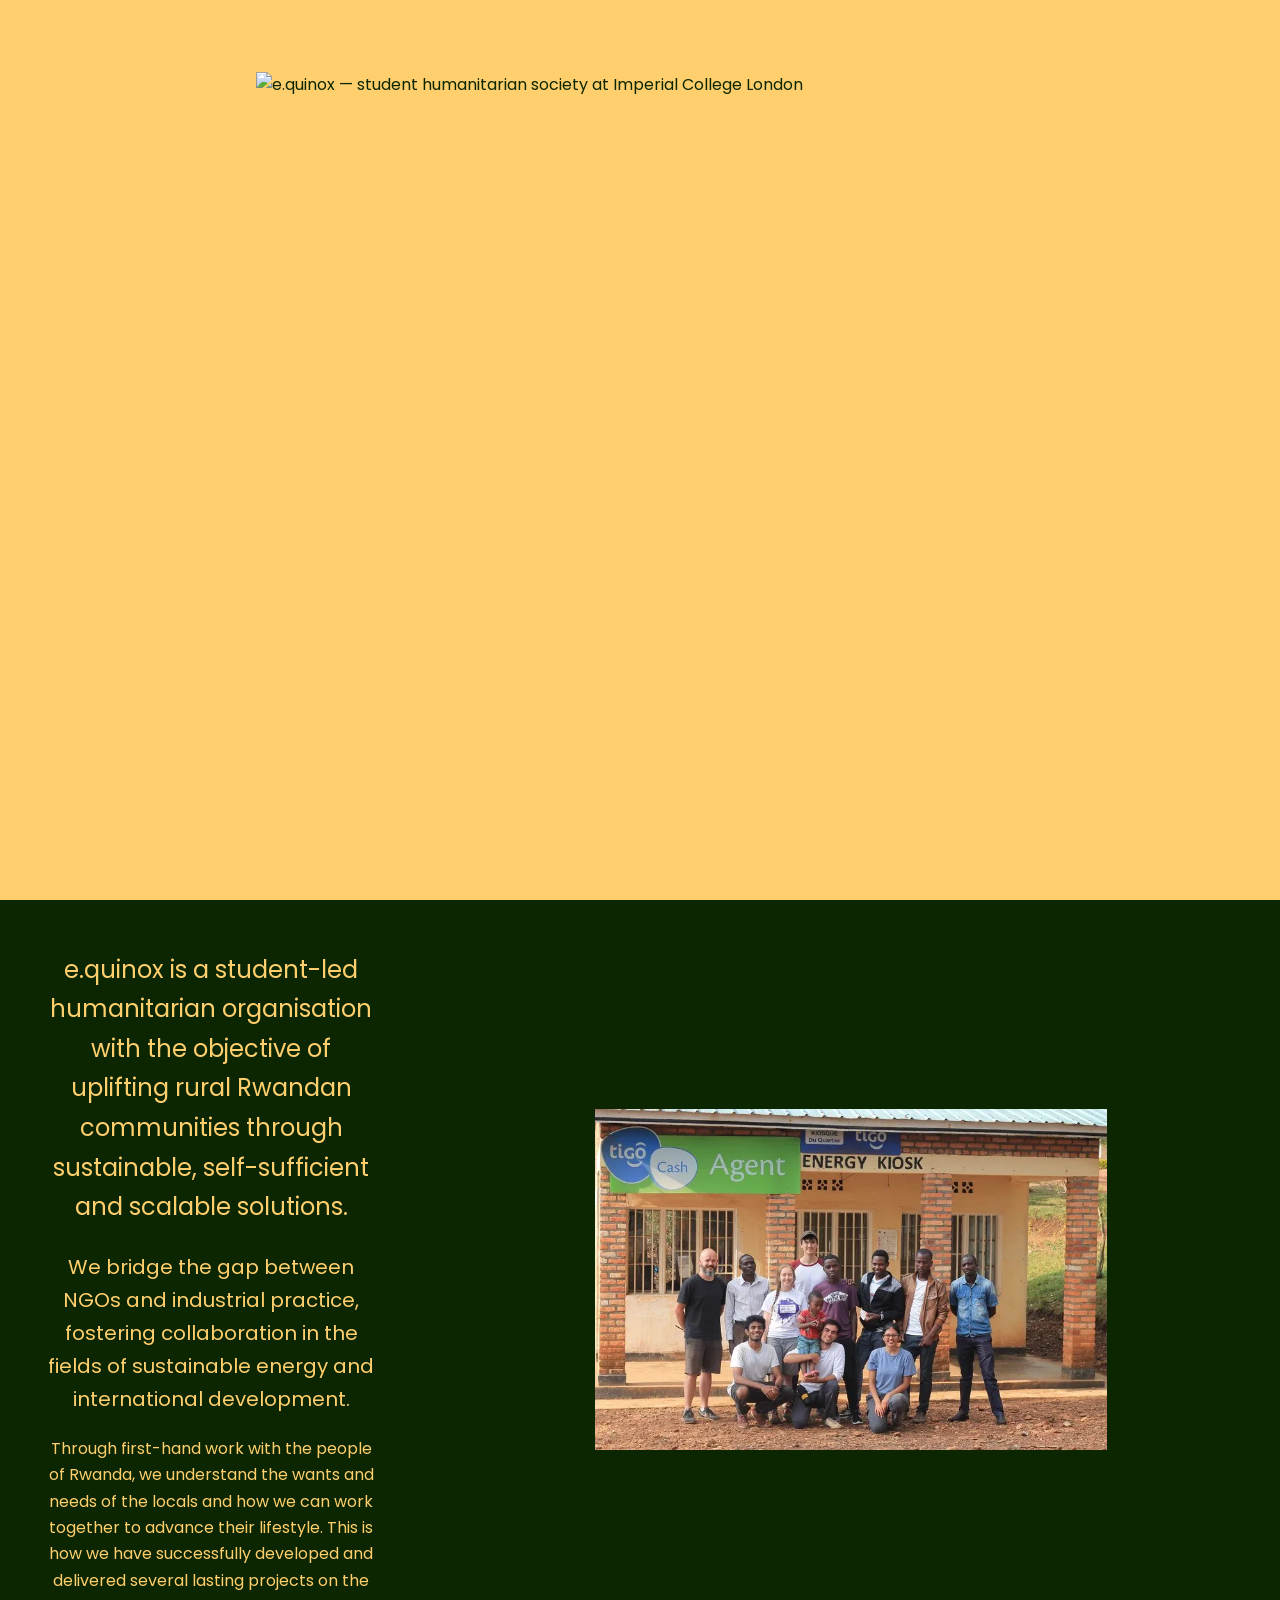
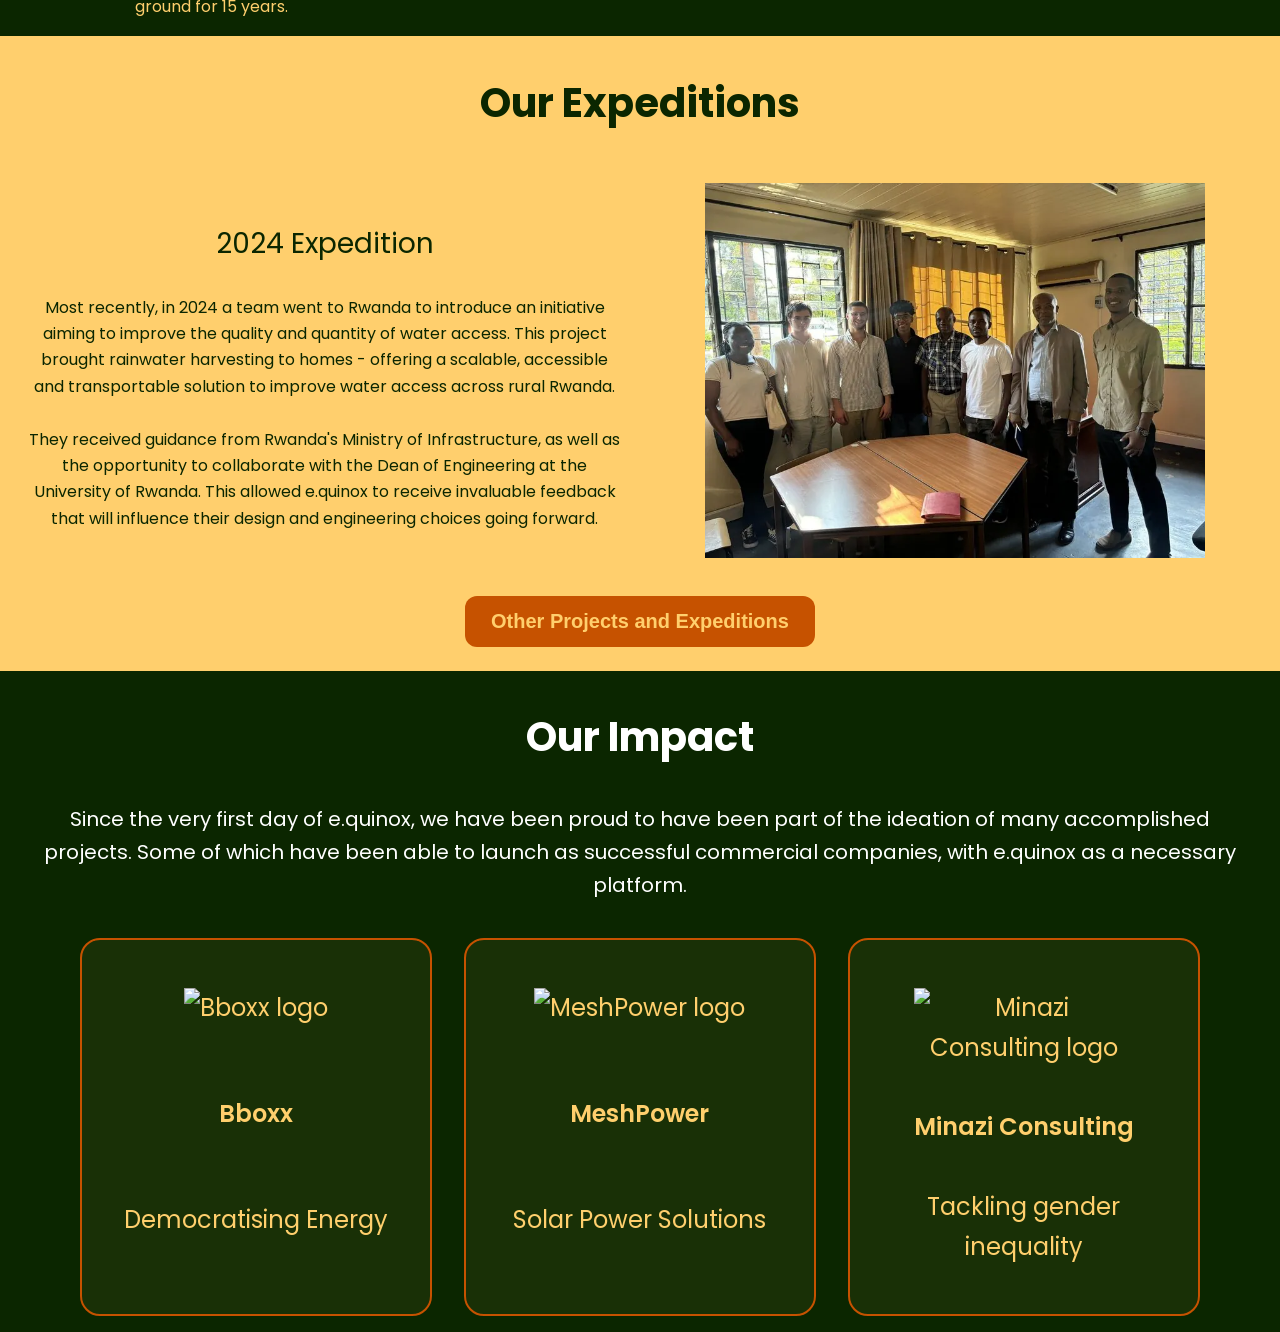
==== index.html @ d004fd7a "Phase 1: Foundation — hygiene, tokens, fonts, images, a11y, filament-warm Code hygiene  - Fix invali" ====
<!DOCTYPE html>
<html lang="en">
    <head>
        <meta charset="UTF-8">
        <meta name="viewport" content="width=device-width, initial-scale=1.0">
        <title>e.quinox</title>
    
        <link rel="apple-touch-icon" sizes="180x180" href="static/favicon_io/apple-touch-icon.png">
        <link rel="icon" type="image/png" sizes="32x32" href="static/favicon_io/favicon-32x32.png">
        <link rel="icon" type="image/png" sizes="16x16" href="static/favicon_io/favicon-16x16.png">
        <link rel="manifest" href="static/favicon_io/site.webmanifest">
    
        <link rel="preconnect" href="https://fonts.googleapis.com">
        <link rel="preconnect" href="https://fonts.gstatic.com" crossorigin>
        <link href="https://fonts.googleapis.com/css2?family=Fraunces:opsz,wght@9..144,300;9..144,400&family=Poppins:wght@300;400;500;600&display=swap" rel="stylesheet">

        <link rel="stylesheet" href="static/auxcss/helper.css">
        <link rel="stylesheet" href="static/auxcss/header.css">
        <link rel="stylesheet" href="static/css/index.css">
        <link rel="stylesheet" href="static/css/about.css">
    </head>

<body class="green yellowbg">
    <header data-include-html="static/auxhtml/header.html"></header>
    <main class="bodyDiv">
        <section class="landingDiv" aria-label="Welcome to e.quinox">
            <img src="/static/images/Logo/Logo Rust.svg" class="logo" alt="e.quinox — student humanitarian society at Imperial College London">
        </section>
        <section class="contentDiv greenbg" data-include-html="/about.html" aria-label="About e.quinox"></section>
    </main>
</body>
<!-- JS Files -->
<script src="static/js/include.js"></script>
<script src="static/js/togglemenu.js"></script>
<script>
    window.addEventListener("load", function() {
        document.querySelector(".landingDiv").classList.add("loaded");
    });
</script>
</html>
---- static/auxcss/helper.css ----
/* ================================================================
   Equinox ICL — Design Tokens
   Single source of truth for colour, type, spacing, radius, motion.
   ================================================================ */

:root {
    /* Palette */
    --green: #0b2600;
    --yellow: #ffcf6d;
    --yellow-hover: #cca64c;
    --rust: #c65200;
    --darkrust: #963200;

    /* Semantic aliases */
    --bg: var(--green);
    --surface: var(--yellow);
    --ink: var(--yellow);
    --ink-dark: var(--green);
    --accent: var(--rust);
    --accent-warm: var(--yellow);

    /* Typography */
    --font-body: 'Poppins', system-ui, -apple-system, sans-serif;
    --font-display: 'Fraunces', Georgia, 'Times New Roman', serif;
    --leading-body: 1.65;
    --leading-display: 1.05;
    --tracking-tight: -0.02em;
    --tracking-eyebrow: 0.12em;

    /* Spacing scale (8pt rhythm) */
    --space-1: 8px;
    --space-2: 16px;
    --space-3: 24px;
    --space-4: 48px;
    --space-5: 96px;

    /* Misc */
    --radius-sm: 8px;
    --radius: 12px;
    --radius-lg: 20px;
    --measure: 62ch;

    /* Motion */
    --ease-warm: cubic-bezier(.2, .7, .2, 1);
    --dur-warm: 240ms;
    --dur-slow: 480ms;
}

/* ================================================================
   Fonts — loaded from Google Fonts in auxhtml/font.html
   Phase 3 self-hosts Poppins & Fraunces in static/fonts/
   ================================================================ */

body {
    font-family: var(--font-body);
    font-optical-sizing: auto;
    font-style: normal;
    background-color: var(--bg);
    color: var(--ink);
    line-height: var(--leading-body);
    -webkit-font-smoothing: antialiased;
    -moz-osx-font-smoothing: grayscale;
    text-rendering: optimizeLegibility;
}

img {
    image-rendering: -webkit-optimize-contrast;
    max-width: 100%;
    height: auto;
}

/* ================================================================
   Utility classes (retained as aliases so existing markup works)
   ================================================================ */

.yellow       { color: var(--yellow); }
.yellowHover:hover { color: var(--yellow-hover); }
.yellowbg     { background-color: var(--yellow); }
.green        { color: var(--green); }
.greenbg      { background-color: var(--green); }
.rust         { color: var(--rust); }
.darkrust     { color: var(--darkrust); }
.rustbg       { background-color: var(--rust); }

.weight400 { font-weight: 400; }
.weight300 { font-weight: 300; }

.font40 { font-size: 40px; }
.font28 { font-size: 28px; }
.font24 { font-size: 24px; }
.font20 { font-size: 20px; }
.font16 { font-size: 16px; }
.font14 { font-size: 14px; }

/* Display type */
.display,
.font-display {
    font-family: var(--font-display);
    font-weight: 300;
    font-variation-settings: 'SOFT' 50, 'opsz' 144;
    letter-spacing: var(--tracking-tight);
    line-height: var(--leading-display);
}

/* Eyebrow labels (e.g. “STUDENT-LED · IMPERIAL CHAPTER”) */
.eyebrow {
    font-family: var(--font-body);
    font-weight: 500;
    font-size: 12px;
    letter-spacing: var(--tracking-eyebrow);
    text-transform: uppercase;
    color: var(--rust);
}

/* Spinoff project name — used in about.html’s impact cards */
.projectName {
    font-weight: 600;
    color: var(--yellow);
    margin: var(--space-1) 0;
}

/* ================================================================
   Accessibility non-negotiables
   ================================================================ */

:focus-visible {
    outline: 3px solid var(--rust);
    outline-offset: 2px;
    border-radius: var(--radius-sm);
}

a {
    color: inherit;
    text-decoration: none;
}
a:hover { color: var(--yellow); }

/* Minimum 44×44 touch target on nav links — set on the actual selector in header.css */

/* ================================================================
   Filament-warm micro-interactions — single vocabulary reused across
   nav, buttons, project cards, and form inputs.
   ================================================================ */

.warm {
    transition:
        color var(--dur-warm) var(--ease-warm),
        background-color var(--dur-warm) var(--ease-warm),
        border-color var(--dur-warm) var(--ease-warm),
        box-shadow var(--dur-warm) var(--ease-warm),
        text-shadow var(--dur-warm) var(--ease-warm),
        transform var(--dur-warm) var(--ease-warm),
        filter var(--dur-warm) var(--ease-warm);
}

/* Reduce motion: strip all transitions + animations wholesale */
@media (prefers-reduced-motion: reduce) {
    *,
    *::before,
    *::after {
        animation-duration: 0.001ms !important;
        animation-iteration-count: 1 !important;
        transition-duration: 0.001ms !important;
        scroll-behavior: auto !important;
    }
}
---- static/auxcss/header.css ----
/* ================================================================
   Header + navigation — filament-warm micro-interactions
   ================================================================ */

.header {
    position: relative;
    display: flex;
    flex-direction: column;
    align-items: flex-end;
    padding: 12px 30px;
    z-index: 3;
    width: 100%;
    box-sizing: border-box;
    height: fit-content;
}

.header .nav-buttons {
    display: flex;
    gap: var(--space-1);
    flex-wrap: wrap;
    justify-content: flex-end;
}

.header .nav-buttons a {
    padding: 10px 16px;                  /* min 44×44 touch target */
    min-height: 44px;
    display: inline-flex;
    align-items: center;
    text-decoration: none;
    background: none;
    position: relative;
    border-radius: var(--radius-sm);
    color: var(--rust);
    transition:
        color var(--dur-warm) var(--ease-warm),
        text-shadow var(--dur-warm) var(--ease-warm),
        background-color var(--dur-warm) var(--ease-warm);
}

/* Filament warm-up on hover + keyboard focus */
.header .nav-buttons a:hover,
.header .nav-buttons a:focus-visible {
    color: var(--yellow);
    text-shadow: 0 0 12px rgba(255, 207, 109, 0.55);
}

/* Active page indicator (set by togglemenu.js) */
.header .nav-buttons a[aria-current="page"] {
    color: var(--yellow);
}
.header .nav-buttons a[aria-current="page"]::after {
    content: "";
    position: absolute;
    left: 16px;
    right: 16px;
    bottom: 4px;
    height: 2px;
    background: linear-gradient(90deg, var(--rust), var(--yellow));
    border-radius: 2px;
}

/* One-time slide-in on load */
.header .nav-buttons a {
    transform: translateX(100%);
    opacity: 0;
    animation: slideIn 0.5s var(--ease-warm) forwards;
}
.header .nav-buttons a:nth-child(1) { animation-delay: 0.1s; }
.header .nav-buttons a:nth-child(2) { animation-delay: 0.2s; }
.header .nav-buttons a:nth-child(3) { animation-delay: 0.3s; }
.header .nav-buttons a:nth-child(4) { animation-delay: 0.4s; }

@keyframes slideIn {
    to { opacity: 1; transform: translateX(0); }
}

/* Reduce motion: no slide-in */
@media (prefers-reduced-motion: reduce) {
    .header .nav-buttons a {
        animation: none;
        transform: none;
        opacity: 1;
    }
}

.bar {
    height: 3px;
    width: 100%;
    border-radius: 5px;
    background: linear-gradient(90deg, var(--rust), var(--yellow));
}

/* Hide scrollbars on all elements */
* {
    scrollbar-width: none;           /* Firefox */
    -ms-overflow-style: none;        /* Internet Explorer 10+ */
}
*::-webkit-scrollbar { display: none; }
---- static/css/index.css ----
:root {
    --headerHeight: 20px;
}

body {
    font-family: "Poppins", sans-serif;
    padding: 0;
    margin: 0;
}

.bodyDiv {
    width: 100vw;
    display: grid;
    grid-template-rows: 100% 50%;
    height: 100vh;
}

.landingDiv {
    width: 100vw;
    height: calc(100vh - var(--headerHeight));
}

.landingDiv.loaded {
    background-image: url("/static/images/landing.jpg");
    background-attachment: fixed;
    background-size: 100% 140%;
    background-position: 0% 80%;
    background-size: cover;
    transition: background-image 0.5s ease-in-out; /* Smooth transition */
}

.logo{
    display: block;
    margin: 0 auto;
    width: 60%;
    padding-top: 8vh;
    z-index: 1;
}
.contentDiv{
    z-index:2;
}

hr.solid {
    border-top: 5px dashed #bbb;
  }
---- static/css/about.css ----
.topContainer {
    display: grid;
    justify-content: center;
    height: fit-content; 
    padding-top: 2%;
    align-items: center;
}

.about-image {
    height: auto;
    width: 80%;
    display: block;
    margin: 0 auto;
}

.image {
    height: auto;
    vertical-align: middle;
    display: flex;
    justify-content: center;
    align-items: center;
    margin-bottom: 2%;
}

.description {
    vertical-align: middle;
    text-align: center;
    width: 80%;
    margin-left: 50%;
    transform: translateX(-50%);
    padding: 5%;
    padding-top: 0;
    padding-bottom: 0;
}

.projectContainer {
    display: grid;
    grid-template-columns: 50% 50%;
    padding: 5%;
    padding-top: 0;
    padding-bottom: 0;
}

.expeditionsContainer {
    display: grid;
    grid-template-rows: auto auto;
    padding-left: 2%;
    padding-right: 2%;
    width: 96%;
    height: auto;
}

.expeditions {
    text-align: center;
}

.expedition {
    display: grid;
    grid-template-columns: minmax(0, 1fr); /* default: 1 column (stacked) */
    gap: 2rem;
    align-items: start;
    max-width: 100%;
    text-align: center;
}

.expeditionImg {
    width: 100%;
    max-width: 500px;
    margin: 0 auto;
    height: auto;
    object-fit: contain;
    display: block;
}

/* On larger screens, switch to 2 columns */
@media (min-width: 768px) {
  .expedition {
    grid-template-columns: minmax(0, 1fr) minmax(0, 1fr);
    align-items: center; /* optional: vertically align image + text */
  }
}

.expeditionButton {
    margin: var(--space-3) auto;
    display: block;
    padding: 14px 26px;
    border-radius: var(--radius);
    font-weight: 600;
    text-decoration: none;
    border: 0;
    background-color: var(--rust);
    color: var(--yellow);
    cursor: pointer;
    transition:
        background-color var(--dur-warm) var(--ease-warm),
        box-shadow var(--dur-warm) var(--ease-warm),
        transform var(--dur-warm) var(--ease-warm);
}

.expeditionButton:hover,
.expeditionButton:focus-visible {
    background-color: var(--yellow);
    color: var(--green);
    box-shadow:
        0 0 0 1px var(--yellow) inset,
        0 8px 32px -8px rgba(255, 207, 109, 0.6);
    transform: translateY(-2px);
}

.impact {
    text-align: center;
}

.impactDesc {
    text-align: center;
}

.impactContainer {
    color: white;
    display: grid;
    grid-template-rows: auto auto auto;
    padding-left: 2%;
    padding-right: 2%;
    width: 96%;
    height: auto;
}

.projectsContainer {
    display: flex;
    flex-direction: row;
    justify-content: center;
}

.project {
    flex: 1;
    margin: var(--space-2);
    padding: var(--space-3);
    background-color: rgba(255, 207, 109, 0.06);
    border: 2px solid var(--rust);
    border-radius: var(--radius-lg);
    text-align: center;
    display: grid;
    grid-template-rows: auto auto auto;
    gap: var(--space-1);
    font-size: 24px;
    max-width: 300px;
    transition:
        border-color var(--dur-warm) var(--ease-warm),
        box-shadow var(--dur-warm) var(--ease-warm),
        transform var(--dur-warm) var(--ease-warm),
        background-color var(--dur-warm) var(--ease-warm);
}

.project:hover,
.project:focus-within {
    border-color: var(--yellow);
    background-color: rgba(255, 207, 109, 0.10);
    box-shadow: 0 20px 60px -20px rgba(150, 50, 0, 0.45);
    transform: translateY(-4px);
}

.projectImg {
    width: 80%;
    height: 100%;
    position: relative;
    object-fit: contain;
}

.content {
    font-size: 14px;
    height: fit-content;
}

@media screen and (min-aspect-ratio: 12/9) {
    .topContainer {
        display: grid;
        grid-template-columns: 33% 67%;
    }
}

@media screen and (max-aspect-ratio: 12/9){
    .topContainer {
        display: grid;
        grid-template-rows: auto auto;
    }
}

@media (max-width: 768px) {

    .topPara, .bottomPara {
        font-size: 16px;
    }

    .expeditions {
        font-size: 18px;
    }

    .expeditionsDesc {
        font-size: 16px;
    }

    .expeditionTitle {
        font-size: 18px;
    }

    .expeditionDesc {
        font-size: 14px;
    }

    .impact {
        font-size: 20px;
    }
    .impactDesc {
        font-size: 16px;
    }

    .project {
        font-size: 20px;
    }

    .projectDesc {
        font-size: 12px;
    }
}
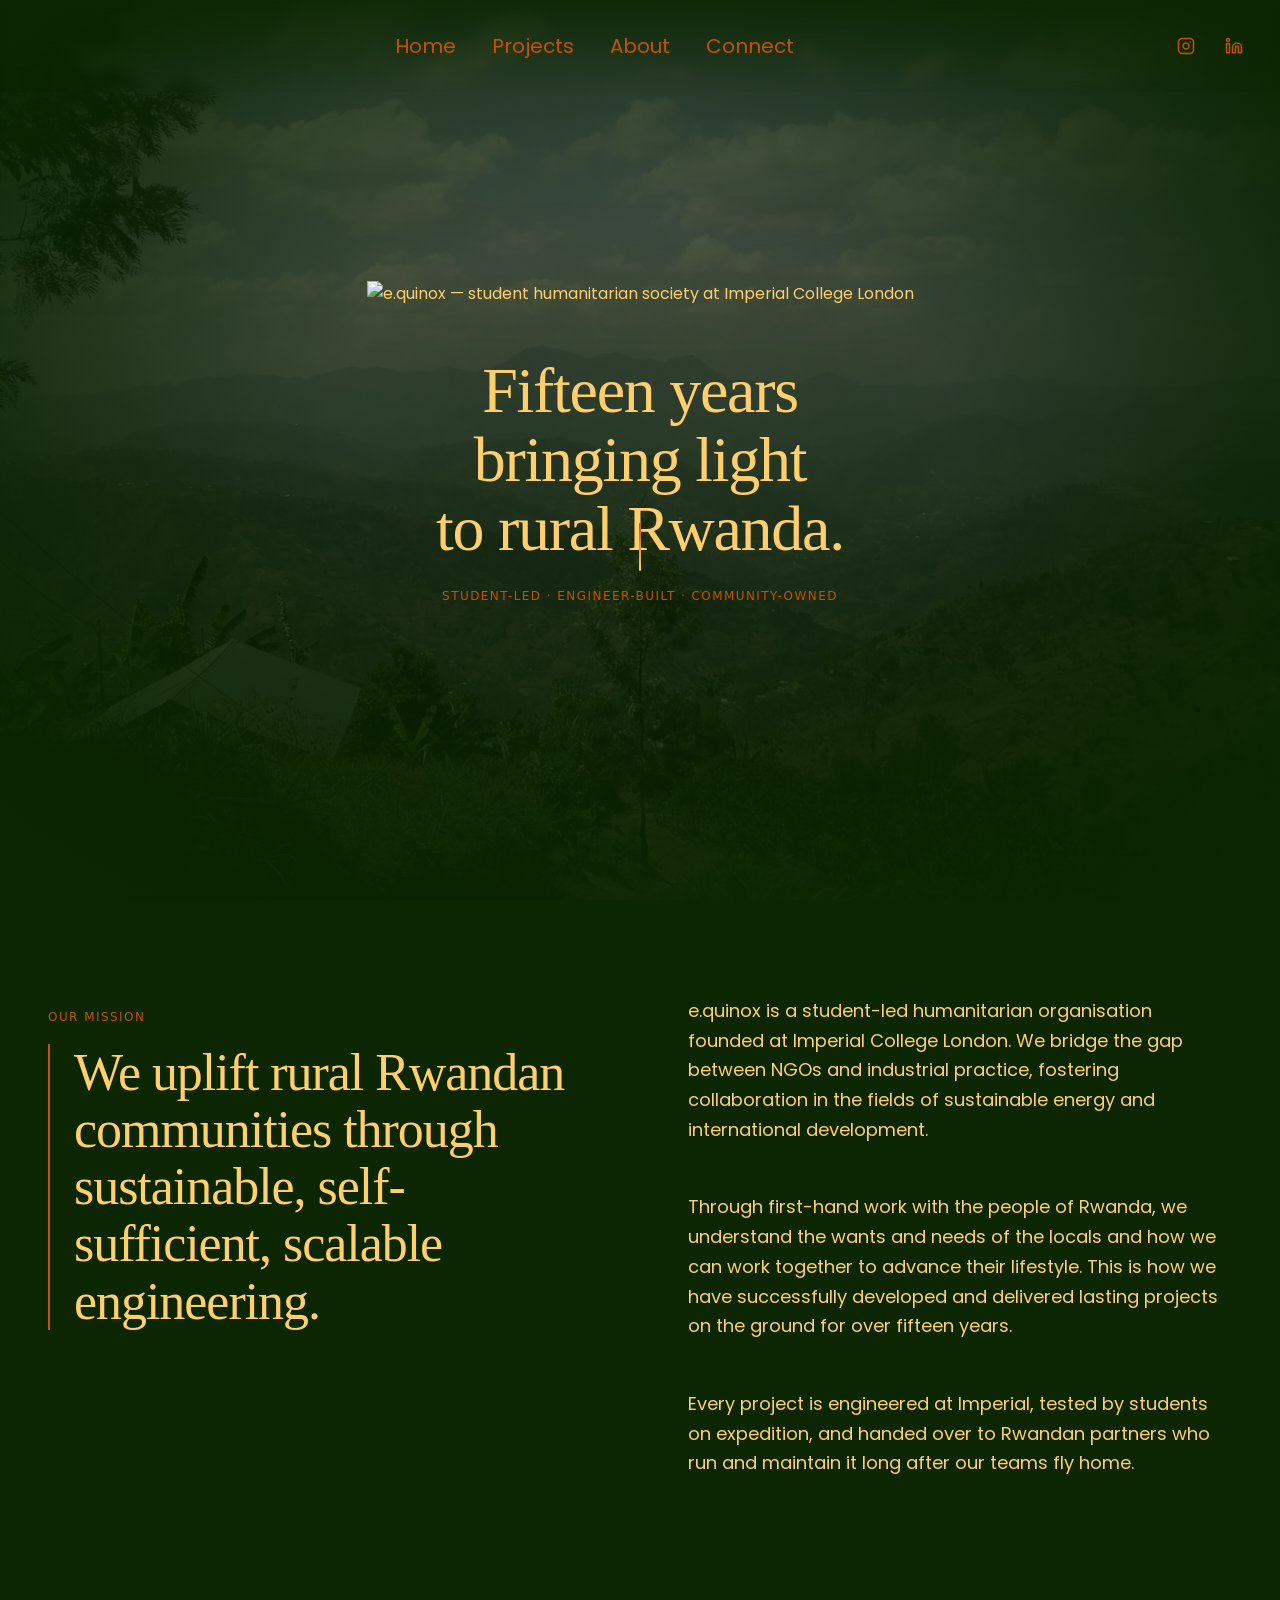
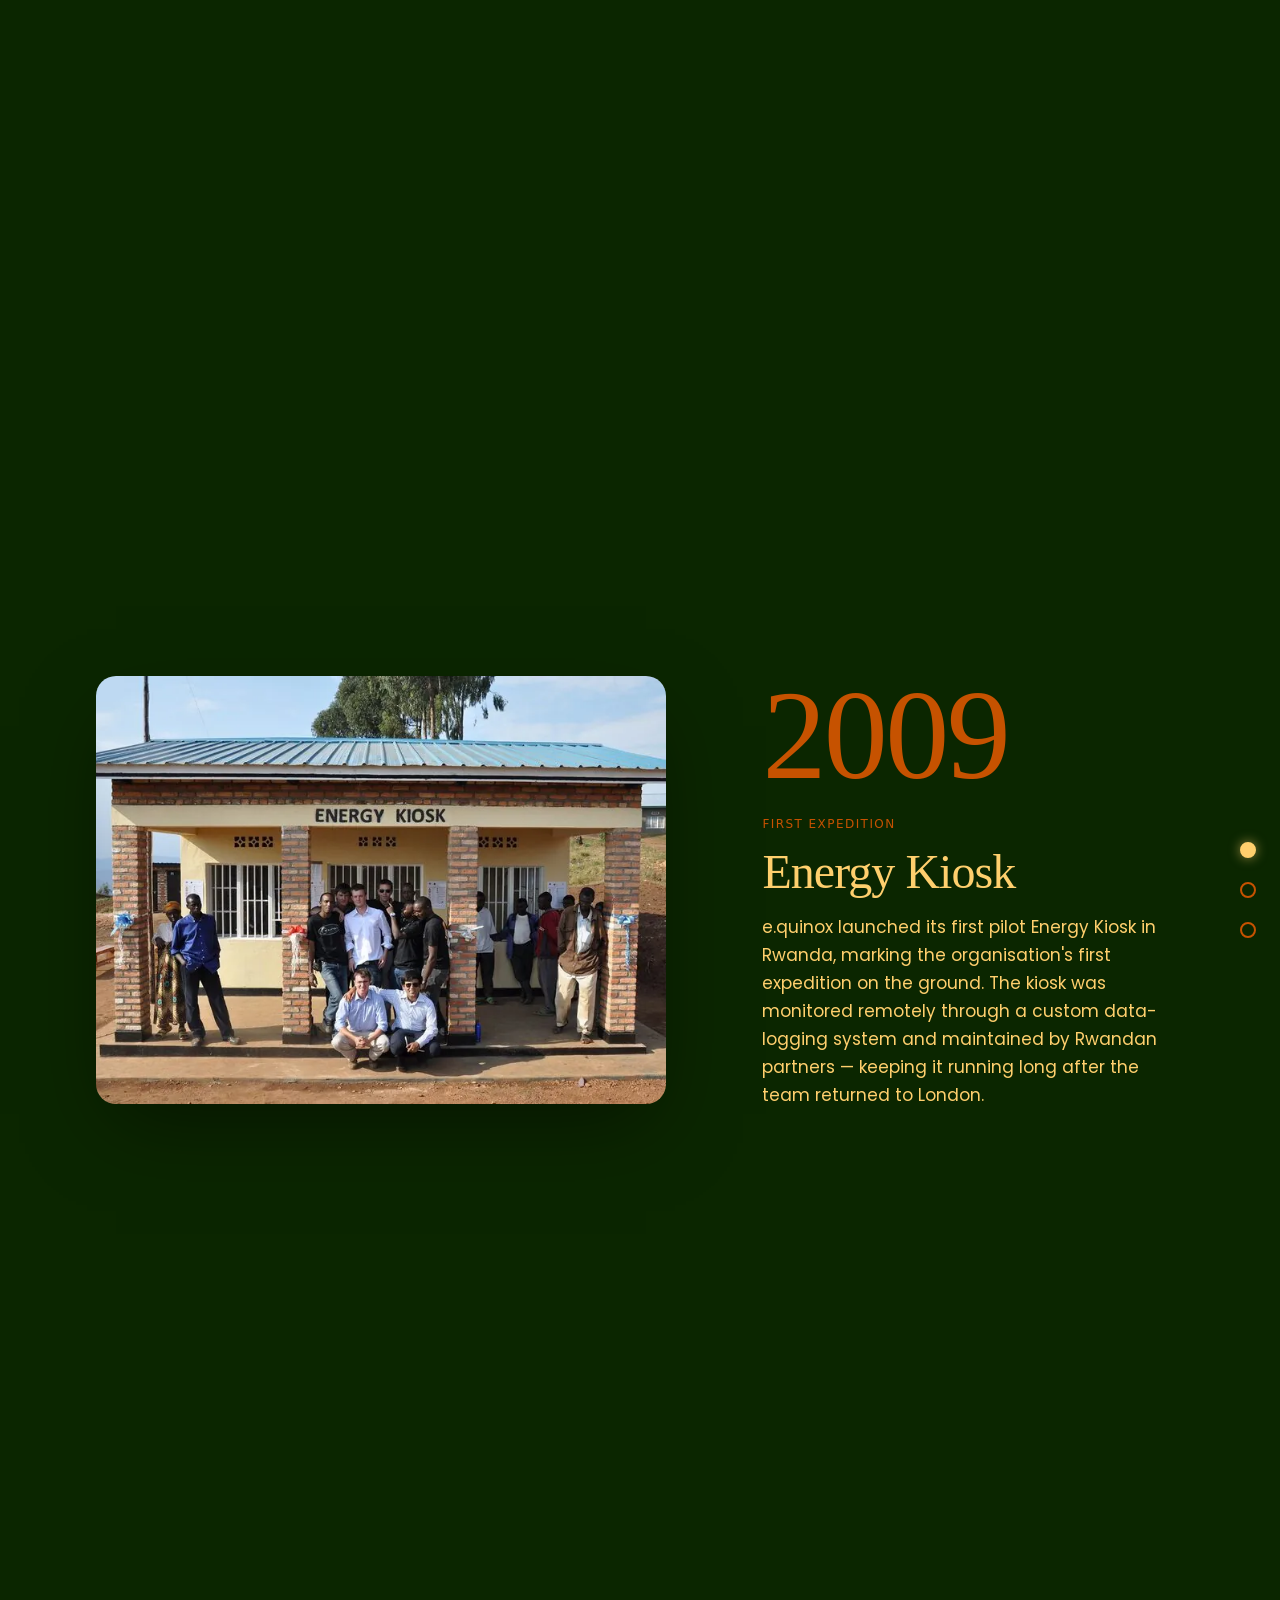
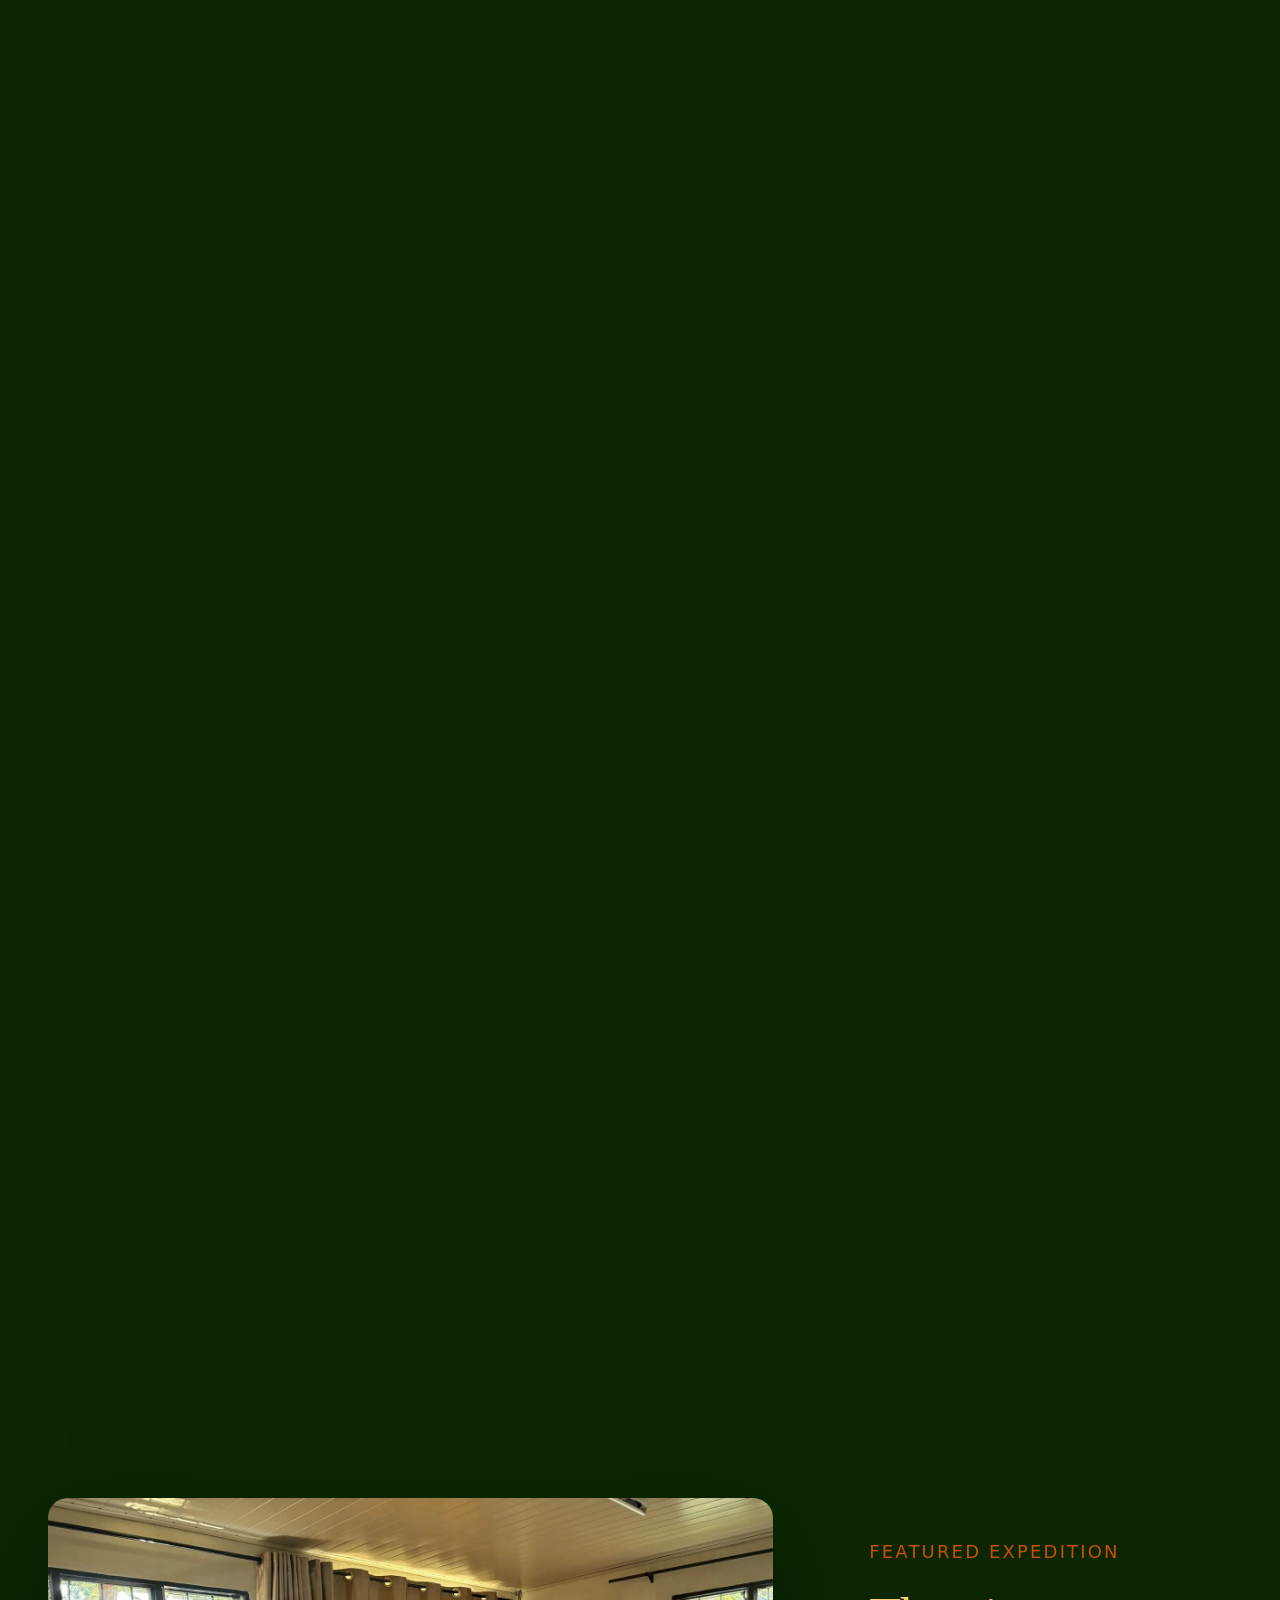
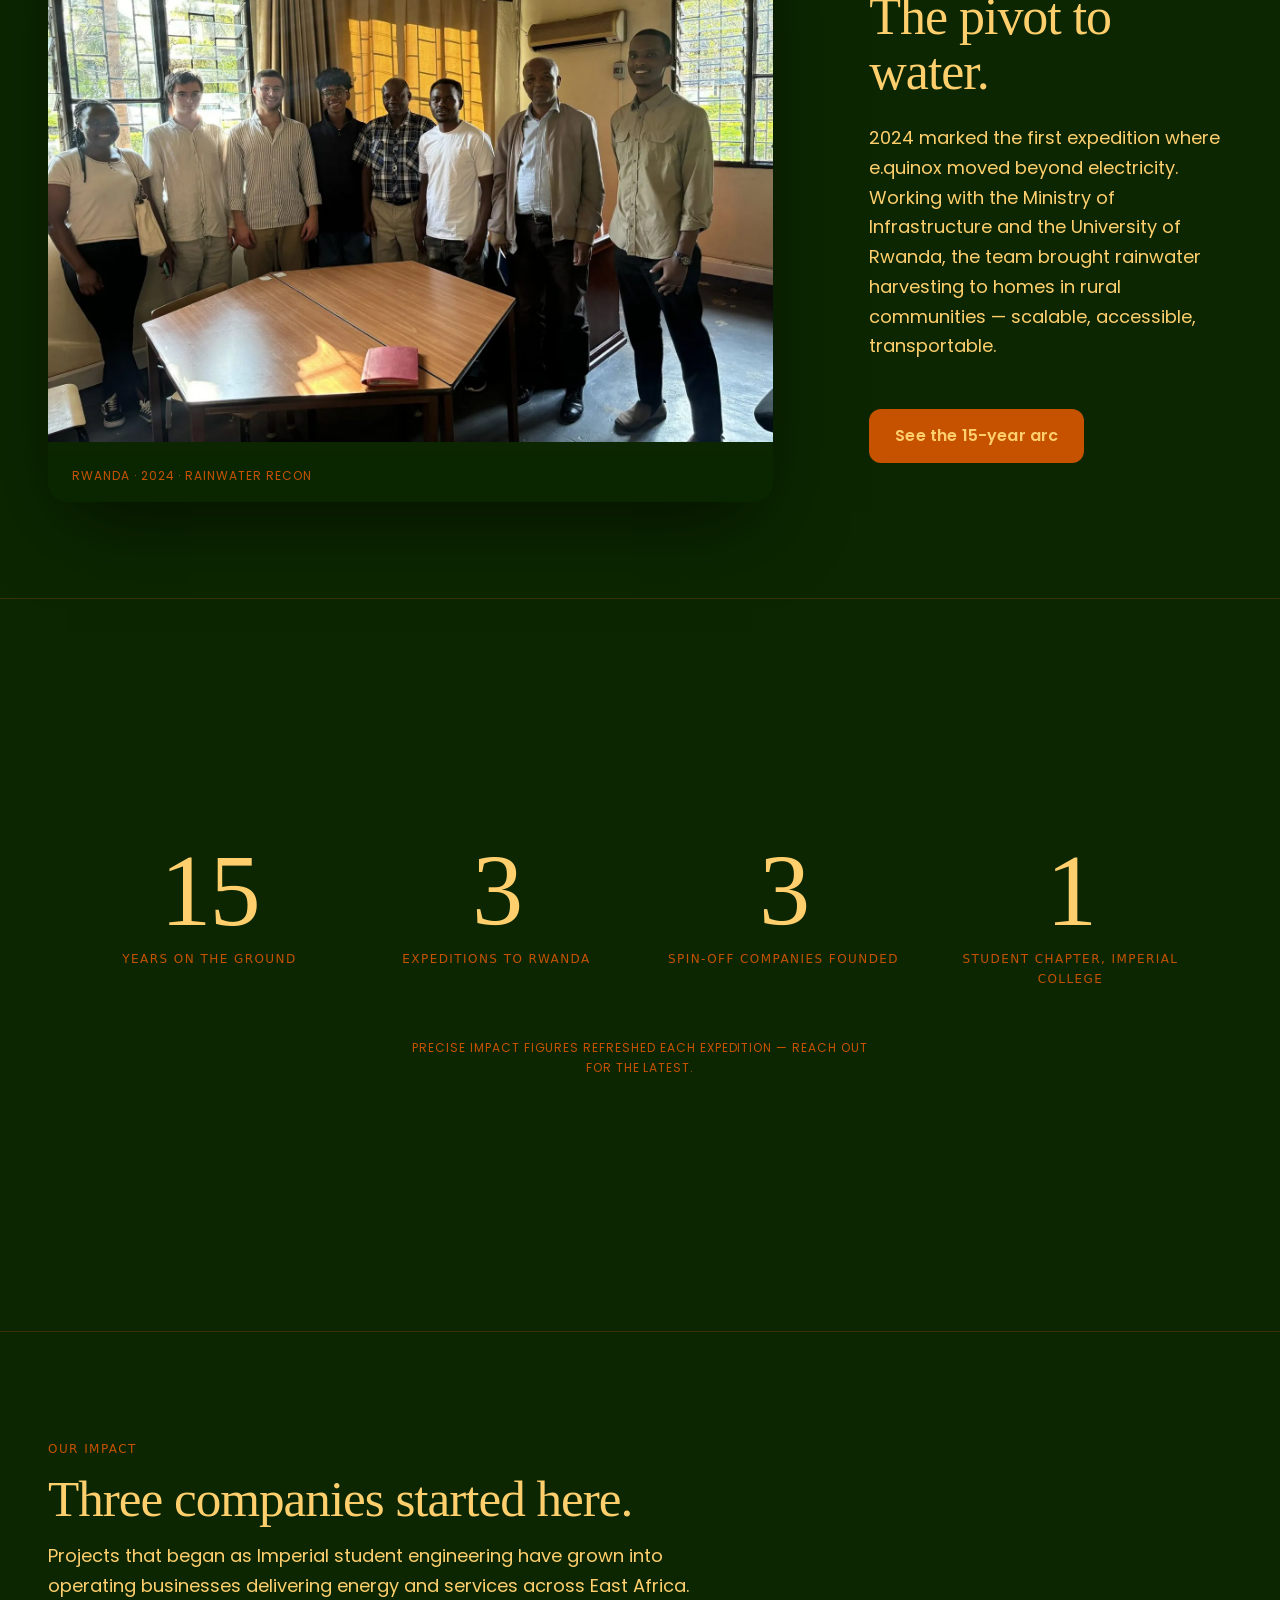
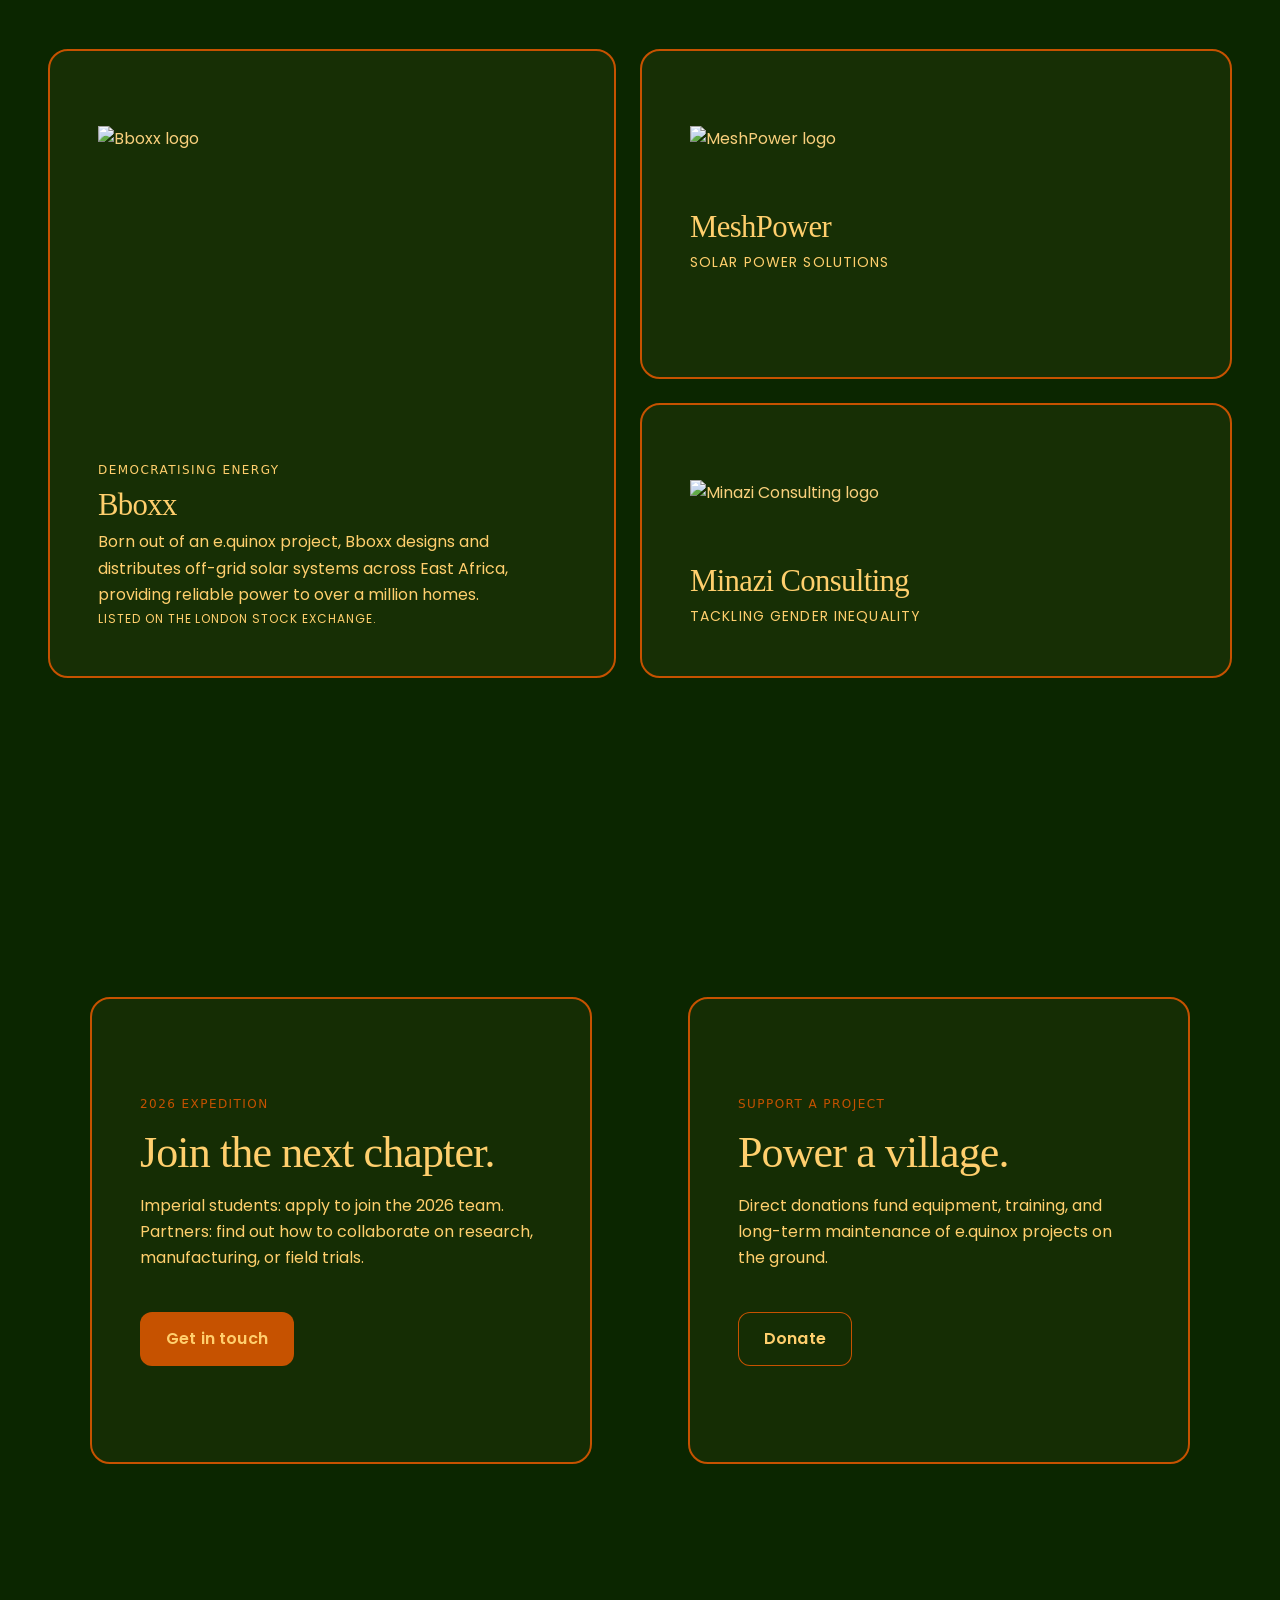
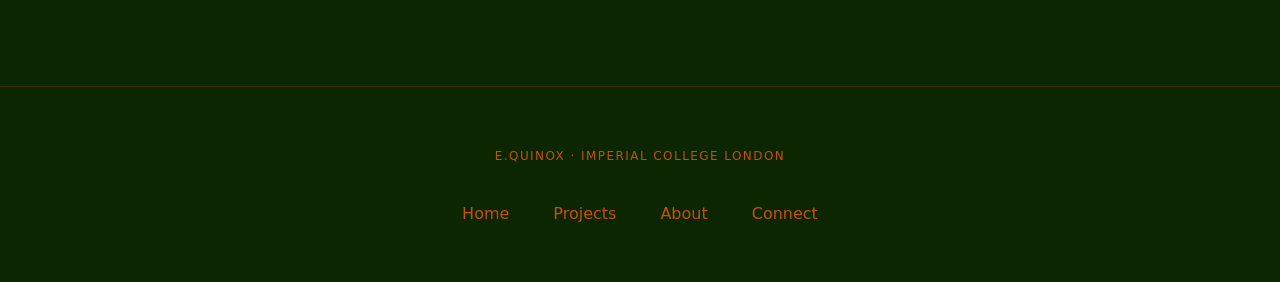
==== commit d7034ed8: "Phase 2: Hero + long-scroll layouts across all four pages index.html — new long-scroll homepage  - H" ====
--- a/index.html
+++ b/index.html
@@ -1,40 +1,322 @@
 <!DOCTYPE html>
 <html lang="en">
-    <head>
-        <meta charset="UTF-8">
-        <meta name="viewport" content="width=device-width, initial-scale=1.0">
-        <title>e.quinox</title>
-    
-        <link rel="apple-touch-icon" sizes="180x180" href="static/favicon_io/apple-touch-icon.png">
-        <link rel="icon" type="image/png" sizes="32x32" href="static/favicon_io/favicon-32x32.png">
-        <link rel="icon" type="image/png" sizes="16x16" href="static/favicon_io/favicon-16x16.png">
-        <link rel="manifest" href="static/favicon_io/site.webmanifest">
-    
-        <link rel="preconnect" href="https://fonts.googleapis.com">
-        <link rel="preconnect" href="https://fonts.gstatic.com" crossorigin>
-        <link href="https://fonts.googleapis.com/css2?family=Fraunces:opsz,wght@9..144,300;9..144,400&family=Poppins:wght@300;400;500;600&display=swap" rel="stylesheet">
-
-        <link rel="stylesheet" href="static/auxcss/helper.css">
-        <link rel="stylesheet" href="static/auxcss/header.css">
-        <link rel="stylesheet" href="static/css/index.css">
-        <link rel="stylesheet" href="static/css/about.css">
-    </head>
-
-<body class="green yellowbg">
+<head>
+    <meta charset="UTF-8">
+    <meta name="viewport" content="width=device-width, initial-scale=1.0">
+    <title>e.quinox — fifteen years bringing light to rural Rwanda</title>
+    <meta name="description" content="e.quinox is a student-led humanitarian society at Imperial College London. Since 2009 we have delivered electricity, portable power, and water-access projects to rural Rwandan communities.">
+
+    <!-- Fonts -->
+    <link rel="preconnect" href="https://fonts.googleapis.com">
+    <link rel="preconnect" href="https://fonts.gstatic.com" crossorigin>
+    <link href="https://fonts.googleapis.com/css2?family=Fraunces:opsz,wght@9..144,300;9..144,400&family=Poppins:wght@300;400;500;600&display=swap" rel="stylesheet">
+
+    <!-- Preload LCP hero image -->
+    <link rel="preload" as="image" href="static/images/landing-1600w.webp" type="image/webp" fetchpriority="high">
+
+    <!-- CSS -->
+    <link rel="stylesheet" href="static/auxcss/helper.css">
+    <link rel="stylesheet" href="static/auxcss/header.css">
+    <link rel="stylesheet" href="static/css/index.css">
+
+    <!-- Icons -->
+    <link rel="apple-touch-icon" sizes="180x180" href="static/favicon_io/apple-touch-icon.png">
+    <link rel="icon" type="image/png" sizes="32x32" href="static/favicon_io/favicon-32x32.png">
+    <link rel="icon" type="image/png" sizes="16x16" href="static/favicon_io/favicon-16x16.png">
+    <link rel="manifest" href="static/favicon_io/site.webmanifest">
+</head>
+
+<body class="greenbg">
     <header data-include-html="static/auxhtml/header.html"></header>
-    <main class="bodyDiv">
-        <section class="landingDiv" aria-label="Welcome to e.quinox">
-            <img src="/static/images/Logo/Logo Rust.svg" class="logo" alt="e.quinox — student humanitarian society at Imperial College London">
-        </section>
-        <section class="contentDiv greenbg" data-include-html="/about.html" aria-label="About e.quinox"></section>
+
+    <!-- SVG wire thread — drawn by Phase 3 -->
+    <svg class="wire" viewBox="0 0 100 1000" preserveAspectRatio="none" aria-hidden="true">
+        <path d="M50 0 C20 200, 80 400, 50 600 S20 900, 50 1000"
+              stroke="var(--yellow)" stroke-width="2" fill="none" stroke-linecap="round"
+              vector-effect="non-scaling-stroke" pathLength="1" />
+    </svg>
+
+    <main>
+        <!-- A · HERO -->
+        <section class="hero" id="top">
+            <picture class="hero__bg">
+                <source type="image/webp" media="(max-width: 800px)"
+                        srcset="static/images/landing-800w.webp">
+                <source type="image/webp" media="(max-width: 1600px)"
+                        srcset="static/images/landing-1600w.webp">
+                <source type="image/webp"
+                        srcset="static/images/landing-2400w.webp">
+                <img src="static/images/landing-1600w.jpg"
+                     alt="" role="presentation"
+                     fetchpriority="high" decoding="async">
+            </picture>
+            <div class="hero__vignette" aria-hidden="true"></div>
+            <div class="hero__inner">
+                <img class="hero__logo" src="static/images/Logo/Logo Rust.svg"
+                     alt="e.quinox — student humanitarian society at Imperial College London">
+                <div class="hero__copy">
+                    <h1 class="display">
+                        <span class="hero__line">Fifteen years</span>
+                        <span class="hero__line">bringing light</span>
+                        <span class="hero__line">to rural Rwanda.</span>
+                    </h1>
+                    <p class="eyebrow">Student-led · Engineer-built · Community-owned</p>
+                </div>
+                <a class="hero__scroll-cue" href="#manifesto" aria-label="Scroll down">
+                    <span></span>
+                </a>
+            </div>
+        </section>
+
+        <!-- B · MANIFESTO -->
+        <section class="manifesto" id="manifesto">
+            <div class="manifesto__quote">
+                <p class="eyebrow">Our mission</p>
+                <blockquote class="display">
+                    We uplift rural Rwandan communities through sustainable,
+                    self-sufficient, scalable engineering.
+                </blockquote>
+            </div>
+            <div class="manifesto__body">
+                <p class="reveal" data-reveal>
+                    e.quinox is a student-led humanitarian organisation founded at
+                    Imperial College London. We bridge the gap between NGOs and
+                    industrial practice, fostering collaboration in the fields
+                    of sustainable energy and international development.
+                </p>
+                <p class="reveal" data-reveal>
+                    Through first-hand work with the people of Rwanda, we understand
+                    the wants and needs of the locals and how we can work together
+                    to advance their lifestyle. This is how we have successfully
+                    developed and delivered lasting projects on the ground for
+                    over fifteen years.
+                </p>
+                <p class="reveal" data-reveal>
+                    Every project is engineered at Imperial, tested by students
+                    on expedition, and handed over to Rwandan partners who run
+                    and maintain it long after our teams fly home.
+                </p>
+            </div>
+        </section>
+
+        <!-- C · 15-YEAR ARC (scrollytelling stage populated by Phase 3) -->
+        <section class="arc" id="arc" aria-label="Fifteen-year project arc">
+            <div class="arc__stage">
+                <div class="arc__rail" aria-hidden="true">
+                    <span class="arc__rail-tick" data-year="2009"></span>
+                    <span class="arc__rail-tick" data-year="2013"></span>
+                    <span class="arc__rail-tick" data-year="2024"></span>
+                </div>
+
+                <article class="arc__slide" data-slide="0" data-year="2009">
+                    <div class="arc__image">
+                        <picture>
+                            <source type="image/webp"
+                                    srcset="static/images/2009-800w.webp 800w, static/images/2009-1600w.webp 1600w"
+                                    sizes="(max-width: 900px) 100vw, 55vw">
+                            <img src="static/images/2009-1600w.jpg"
+                                 alt="Energy Kiosk — Rwanda, 2009" loading="lazy" decoding="async">
+                        </picture>
+                    </div>
+                    <div class="arc__meta">
+                        <div class="arc__year display">2009</div>
+                        <p class="eyebrow">First expedition</p>
+                        <h2 class="arc__title display">Energy Kiosk</h2>
+                        <p class="arc__copy">
+                            e.quinox launched its first pilot Energy Kiosk in Rwanda,
+                            marking the organisation's first expedition on the ground.
+                            The kiosk was monitored remotely through a custom data-logging
+                            system and maintained by Rwandan partners — keeping it running
+                            long after the team returned to London.
+                        </p>
+                    </div>
+                </article>
+
+                <article class="arc__slide" data-slide="1" data-year="2013">
+                    <div class="arc__image">
+                        <picture>
+                            <source type="image/webp" srcset="static/images/2013.jpg">
+                            <img src="static/images/2013.jpg"
+                                 alt="Home Lighting — Rwanda, 2013" loading="lazy" decoding="async">
+                        </picture>
+                    </div>
+                    <div class="arc__meta">
+                        <div class="arc__year display">2013</div>
+                        <p class="eyebrow">Power to the home</p>
+                        <h2 class="arc__title display">Home Lighting</h2>
+                        <p class="arc__copy">
+                            Four years later, e.quinox returned with portable battery
+                            boxes — giving households access to reliable light and power
+                            for the first time. Local entrepreneurs were trained to
+                            manufacture and distribute the systems: engineering solutions
+                            combined with community-led development.
+                        </p>
+                    </div>
+                </article>
+
+                <article class="arc__slide" data-slide="2" data-year="2024">
+                    <div class="arc__image">
+                        <picture>
+                            <source type="image/webp"
+                                    srcset="static/images/2024-800w.webp 800w, static/images/2024-1600w.webp 1600w"
+                                    sizes="(max-width: 900px) 100vw, 55vw">
+                            <img src="static/images/2024-1600w.jpg"
+                                 alt="Rainwater harvesting — Rwanda, 2024" loading="lazy" decoding="async">
+                        </picture>
+                    </div>
+                    <div class="arc__meta">
+                        <div class="arc__year display">2024</div>
+                        <p class="eyebrow">From electricity to water</p>
+                        <h2 class="arc__title display">Rainwater Recon</h2>
+                        <p class="arc__copy">
+                            The 2024 team travelled to Rwanda to pilot a rainwater
+                            harvesting system for rural homes — scalable, accessible,
+                            transportable. They received guidance from Rwanda's Ministry
+                            of Infrastructure and the Dean of Engineering at the
+                            University of Rwanda.
+                        </p>
+                    </div>
+                </article>
+            </div>
+        </section>
+
+        <!-- D · FEATURED 2024 -->
+        <section class="featured">
+            <div class="featured__image">
+                <picture>
+                    <source type="image/webp"
+                            srcset="static/images/2024-800w.webp 800w, static/images/2024-1600w.webp 1600w"
+                            sizes="(max-width: 900px) 100vw, 66vw">
+                    <img src="static/images/2024-1600w.jpg"
+                         alt="2024 expedition installing rainwater harvesting at a rural home in Rwanda"
+                         loading="lazy" decoding="async">
+                </picture>
+                <figcaption class="caption">Rwanda · 2024 · Rainwater Recon</figcaption>
+            </div>
+            <div class="featured__copy">
+                <p class="eyebrow">Featured expedition</p>
+                <h2 class="display">The pivot to water.</h2>
+                <p>
+                    2024 marked the first expedition where e.quinox moved beyond
+                    electricity. Working with the Ministry of Infrastructure and
+                    the University of Rwanda, the team brought rainwater harvesting
+                    to homes in rural communities — scalable, accessible, transportable.
+                </p>
+                <a class="button-warm" href="#arc">See the 15-year arc</a>
+            </div>
+        </section>
+
+        <!-- E · IMPACT STATS BAND -->
+        <section class="stats" aria-label="Impact at a glance">
+            <ul class="stats__grid">
+                <li class="stats__cell">
+                    <span class="stats__num display" data-count-to="15">0</span>
+                    <span class="stats__label eyebrow">Years on the ground</span>
+                </li>
+                <li class="stats__cell">
+                    <span class="stats__num display" data-count-to="3">0</span>
+                    <span class="stats__label eyebrow">Expeditions to Rwanda</span>
+                </li>
+                <li class="stats__cell">
+                    <span class="stats__num display" data-count-to="3">0</span>
+                    <span class="stats__label eyebrow">Spin-off companies founded</span>
+                </li>
+                <li class="stats__cell">
+                    <span class="stats__num display" data-count-to="1">0</span>
+                    <span class="stats__label eyebrow">Student chapter, Imperial College</span>
+                </li>
+            </ul>
+            <p class="stats__note">Precise impact figures refreshed each expedition — reach out for the latest.</p>
+        </section>
+
+        <!-- F · SPINOFF BENTO -->
+        <section class="bento" id="impact" aria-label="Spin-off companies">
+            <div class="bento__header">
+                <p class="eyebrow">Our impact</p>
+                <h2 class="display">Three companies started here.</h2>
+                <p class="bento__intro">
+                    Projects that began as Imperial student engineering have grown
+                    into operating businesses delivering energy and services across
+                    East Africa.
+                </p>
+            </div>
+
+            <article class="bento__cell bento__cell--lead" style="grid-area: bboxx;">
+                <div class="bento__logo">
+                    <img src="static/images/bboxx.png" alt="Bboxx logo" loading="lazy" decoding="async">
+                </div>
+                <div class="bento__body">
+                    <p class="eyebrow">Democratising energy</p>
+                    <h3 class="display">Bboxx</h3>
+                    <p>
+                        Born out of an e.quinox project, Bboxx designs and distributes
+                        off-grid solar systems across East Africa, providing reliable
+                        power to over a million homes.
+                    </p>
+                    <p class="bento__footnote">Listed on the London Stock Exchange.</p>
+                </div>
+            </article>
+
+            <article class="bento__cell" style="grid-area: mesh;">
+                <div class="bento__logo">
+                    <img src="static/images/mesh.png" alt="MeshPower logo" loading="lazy" decoding="async">
+                </div>
+                <div class="bento__body">
+                    <h3 class="display">MeshPower</h3>
+                    <p class="bento__tag">Solar power solutions</p>
+                </div>
+            </article>
+
+            <article class="bento__cell" style="grid-area: minazi;">
+                <div class="bento__logo">
+                    <img src="static/images/minazi.png" alt="Minazi Consulting logo" loading="lazy" decoding="async">
+                </div>
+                <div class="bento__body">
+                    <h3 class="display">Minazi Consulting</h3>
+                    <p class="bento__tag">Tackling gender inequality</p>
+                </div>
+            </article>
+        </section>
+
+        <!-- G · CTA -->
+        <section class="cta" id="join">
+            <div class="cta__inner">
+                <article class="cta__card">
+                    <p class="eyebrow">2026 Expedition</p>
+                    <h2 class="display">Join the next chapter.</h2>
+                    <p>
+                        Imperial students: apply to join the 2026 team. Partners:
+                        find out how to collaborate on research, manufacturing,
+                        or field trials.
+                    </p>
+                    <a class="button-warm" href="connect.html">Get in touch</a>
+                </article>
+                <article class="cta__card cta__card--alt">
+                    <p class="eyebrow">Support a project</p>
+                    <h2 class="display">Power a village.</h2>
+                    <p>
+                        Direct donations fund equipment, training, and long-term
+                        maintenance of e.quinox projects on the ground.
+                    </p>
+                    <a class="button-warm button-warm--ghost" href="connect.html#donate">Donate</a>
+                </article>
+            </div>
+        </section>
     </main>
+
+    <footer class="site-footer">
+        <p class="eyebrow">e.quinox · Imperial College London</p>
+        <nav class="site-footer__nav" aria-label="Footer">
+            <a href="/">Home</a>
+            <a href="/projects.html">Projects</a>
+            <a href="/about.html">About</a>
+            <a href="/connect.html">Connect</a>
+        </nav>
+    </footer>
+
+    <!-- JS -->
+    <script src="static/js/include.js"></script>
+    <script src="static/js/togglemenu.js"></script>
+    <script src="static/js/scroll.js" defer></script>
 </body>
-<!-- JS Files -->
-<script src="static/js/include.js"></script>
-<script src="static/js/togglemenu.js"></script>
-<script>
-    window.addEventListener("load", function() {
-        document.querySelector(".landingDiv").classList.add("loaded");
-    });
-</script>
 </html>
--- a/static/auxcss/header.css
+++ b/static/auxcss/header.css
@@ -1,98 +1,153 @@
 /* ================================================================
-   Header + navigation — filament-warm micro-interactions
+   Header — brand / nav / socials, filament-warm interactions
    ================================================================ */
 
 .header {
-    position: relative;
-    display: flex;
-    flex-direction: column;
-    align-items: flex-end;
-    padding: 12px 30px;
-    z-index: 3;
-    width: 100%;
+    position: fixed;
+    top: 0;
+    left: 0;
+    right: 0;
+    padding: 14px 24px;
+    z-index: 30;
+    display: grid;
+    grid-template-columns: auto 1fr auto;
+    align-items: center;
+    gap: var(--space-2);
     box-sizing: border-box;
-    height: fit-content;
+    background: linear-gradient(180deg,
+                rgba(11, 38, 0, 0.72) 0%,
+                rgba(11, 38, 0, 0) 100%);
+    backdrop-filter: blur(4px);
+    -webkit-backdrop-filter: blur(4px);
 }
 
-.header .nav-buttons {
+/* Brand */
+.header__brand {
+    display: inline-flex;
+    align-items: center;
+    gap: 10px;
+    text-decoration: none;
+    height: 44px;
+}
+.header__mark {
+    height: 28px;
+    width: auto;
+    display: block;
+    transition: filter var(--dur-warm) var(--ease-warm);
+}
+.header__brand:hover .header__mark,
+.header__brand:focus-visible .header__mark {
+    filter: drop-shadow(0 0 12px rgba(255, 207, 109, 0.45));
+}
+
+/* Nav */
+.nav-buttons {
     display: flex;
     gap: var(--space-1);
+    justify-content: center;
+    align-items: center;
     flex-wrap: wrap;
-    justify-content: flex-end;
 }
-
-.header .nav-buttons a {
-    padding: 10px 16px;                  /* min 44×44 touch target */
+.nav-buttons a {
+    padding: 10px 14px;
     min-height: 44px;
     display: inline-flex;
     align-items: center;
     text-decoration: none;
     background: none;
-    position: relative;
     border-radius: var(--radius-sm);
     color: var(--rust);
+    position: relative;
     transition:
         color var(--dur-warm) var(--ease-warm),
-        text-shadow var(--dur-warm) var(--ease-warm),
-        background-color var(--dur-warm) var(--ease-warm);
+        text-shadow var(--dur-warm) var(--ease-warm);
 }
-
-/* Filament warm-up on hover + keyboard focus */
-.header .nav-buttons a:hover,
-.header .nav-buttons a:focus-visible {
+.nav-buttons a:hover,
+.nav-buttons a:focus-visible {
     color: var(--yellow);
     text-shadow: 0 0 12px rgba(255, 207, 109, 0.55);
 }
-
-/* Active page indicator (set by togglemenu.js) */
-.header .nav-buttons a[aria-current="page"] {
+.nav-buttons a[aria-current="page"] {
     color: var(--yellow);
 }
-.header .nav-buttons a[aria-current="page"]::after {
+.nav-buttons a[aria-current="page"]::after {
     content: "";
     position: absolute;
-    left: 16px;
-    right: 16px;
-    bottom: 4px;
+    left: 14px;
+    right: 14px;
+    bottom: 6px;
     height: 2px;
     background: linear-gradient(90deg, var(--rust), var(--yellow));
     border-radius: 2px;
 }
 
 /* One-time slide-in on load */
-.header .nav-buttons a {
-    transform: translateX(100%);
+.nav-buttons a {
+    transform: translateX(20px);
     opacity: 0;
     animation: slideIn 0.5s var(--ease-warm) forwards;
 }
-.header .nav-buttons a:nth-child(1) { animation-delay: 0.1s; }
-.header .nav-buttons a:nth-child(2) { animation-delay: 0.2s; }
-.header .nav-buttons a:nth-child(3) { animation-delay: 0.3s; }
-.header .nav-buttons a:nth-child(4) { animation-delay: 0.4s; }
-
+.nav-buttons a:nth-child(1) { animation-delay: 0.05s; }
+.nav-buttons a:nth-child(2) { animation-delay: 0.1s; }
+.nav-buttons a:nth-child(3) { animation-delay: 0.15s; }
+.nav-buttons a:nth-child(4) { animation-delay: 0.2s; }
 @keyframes slideIn {
     to { opacity: 1; transform: translateX(0); }
 }
-
-/* Reduce motion: no slide-in */
 @media (prefers-reduced-motion: reduce) {
-    .header .nav-buttons a {
+    .nav-buttons a {
         animation: none;
         transform: none;
         opacity: 1;
     }
 }
 
-.bar {
-    height: 3px;
-    width: 100%;
-    border-radius: 5px;
-    background: linear-gradient(90deg, var(--rust), var(--yellow));
+/* Socials */
+.header__socials {
+    display: flex;
+    gap: 4px;
+    align-items: center;
+}
+.header__social {
+    display: inline-flex;
+    align-items: center;
+    justify-content: center;
+    width: 44px;
+    height: 44px;
+    border-radius: 50%;
+    color: var(--rust);
+    text-decoration: none;
+    transition:
+        color var(--dur-warm) var(--ease-warm),
+        background-color var(--dur-warm) var(--ease-warm),
+        box-shadow var(--dur-warm) var(--ease-warm);
+}
+.header__social:hover,
+.header__social:focus-visible {
+    color: var(--yellow);
+    background-color: rgba(255, 207, 109, 0.08);
+    box-shadow: 0 0 16px -4px rgba(255, 207, 109, 0.5);
 }
 
-/* Hide scrollbars on all elements */
+/* Underline bar at the bottom of the header */
+.bar {
+    display: none;   /* not used in the new header layout */
+}
+
+/* Responsive */
+@media (max-width: 700px) {
+    .header {
+        padding: 10px 12px;
+        grid-template-columns: auto 1fr auto;
+    }
+    .nav-buttons a { padding: 8px 10px; font-size: 14px; }
+    .header__mark { height: 22px; }
+    .header__social { width: 40px; height: 40px; }
+}
+
+/* Hide scrollbars */
 * {
-    scrollbar-width: none;           /* Firefox */
-    -ms-overflow-style: none;        /* Internet Explorer 10+ */
+    scrollbar-width: none;
+    -ms-overflow-style: none;
 }
 *::-webkit-scrollbar { display: none; }
--- a/static/css/index.css
+++ b/static/css/index.css
@@ -1,45 +1,662 @@
-:root {
-    --headerHeight: 20px;
+/* ================================================================
+   Equinox ICL — Homepage (long-scroll)
+   Sections: hero · manifesto · arc · featured · stats · bento · cta
+   ================================================================ */
+
+html {
+    scroll-behavior: smooth;
 }
 
 body {
-    font-family: "Poppins", sans-serif;
+    background-color: var(--green);
+    color: var(--yellow);
+    margin: 0;
+}
+
+/* Scroll snap is a nudge, not a lock */
+main {
+    scroll-snap-type: y proximity;
+}
+
+section {
+    scroll-snap-align: start;
+    scroll-snap-stop: always;
+    position: relative;
+}
+
+/* ---- Shared primitives ---- */
+
+.button-warm {
+    display: inline-block;
+    padding: 14px 26px;
+    margin-top: var(--space-3);
+    border-radius: var(--radius);
+    background-color: var(--rust);
+    color: var(--yellow);
+    font-weight: 600;
+    text-decoration: none;
+    letter-spacing: 0.01em;
+    transition:
+        background-color var(--dur-warm) var(--ease-warm),
+        color var(--dur-warm) var(--ease-warm),
+        box-shadow var(--dur-warm) var(--ease-warm),
+        transform var(--dur-warm) var(--ease-warm);
+}
+.button-warm:hover,
+.button-warm:focus-visible {
+    background-color: var(--yellow);
+    color: var(--green);
+    box-shadow:
+        0 0 0 1px var(--yellow) inset,
+        0 8px 32px -8px rgba(255, 207, 109, 0.6);
+    transform: translateY(-2px);
+}
+.button-warm--ghost {
+    background-color: transparent;
+    color: var(--yellow);
+    box-shadow: 0 0 0 1px var(--rust) inset;
+}
+.button-warm--ghost:hover,
+.button-warm--ghost:focus-visible {
+    background-color: var(--yellow);
+    color: var(--green);
+}
+
+.caption {
+    margin-top: var(--space-1);
+    font-size: 12px;
+    letter-spacing: 0.08em;
+    text-transform: uppercase;
+    color: var(--rust);
+}
+
+/* Reveal-on-scroll primitive — used in manifesto body paragraphs */
+.reveal {
+    opacity: 0;
+    transform: translateY(24px);
+    transition:
+        opacity var(--dur-slow) var(--ease-warm),
+        transform var(--dur-slow) var(--ease-warm);
+}
+.reveal.is-lit {
+    opacity: 1;
+    transform: none;
+}
+@media (prefers-reduced-motion: reduce) {
+    .reveal { opacity: 1; transform: none; }
+}
+
+/* ================================================================
+   A · HERO
+   ================================================================ */
+
+.hero {
+    height: 100vh;
+    min-height: 600px;
+    overflow: hidden;
+    display: grid;
+    place-items: center;
+    isolation: isolate;
+}
+
+.hero__bg {
+    position: absolute;
+    inset: 0;
+    z-index: -2;
+}
+.hero__bg img {
+    width: 100%;
+    height: 100%;
+    object-fit: cover;
+    object-position: center 60%;
+    filter: brightness(0.55) saturate(0.75) contrast(1.05);
+}
+
+/* Vignette that fades to green at the edges */
+.hero__vignette {
+    position: absolute;
+    inset: 0;
+    z-index: -1;
+    background:
+        radial-gradient(ellipse at center, transparent 35%, var(--green) 95%),
+        linear-gradient(180deg, rgba(11, 38, 0, 0.35), rgba(11, 38, 0, 0.8));
+    pointer-events: none;
+}
+
+.hero__inner {
+    position: relative;
+    text-align: center;
+    padding: 0 var(--space-3);
+    max-width: 980px;
+}
+
+.hero__logo {
+    width: clamp(220px, 40vw, 420px);
+    height: auto;
+    margin: 0 auto var(--space-4);
+    filter:
+        drop-shadow(0 0 24px rgba(255, 207, 109, 0.25))
+        drop-shadow(0 0 48px rgba(198, 82, 0, 0.35));
+    animation: lampOn 1.6s var(--ease-warm) both;
+}
+@keyframes lampOn {
+    from { opacity: 0; filter: drop-shadow(0 0 0 rgba(255, 207, 109, 0)); }
+    to   { opacity: 1; }
+}
+@media (prefers-reduced-motion: reduce) {
+    .hero__logo { animation: none; opacity: 1; }
+}
+
+.hero__copy h1 {
+    color: var(--yellow);
+    font-size: clamp(36px, 6.2vw, 64px);
+    margin: 0;
+    line-height: 1.08;
+}
+.hero__line {
+    display: block;
+}
+
+.hero__copy .eyebrow {
+    margin-top: var(--space-3);
+    color: var(--rust);
+}
+
+.hero__scroll-cue {
+    position: absolute;
+    bottom: var(--space-4);
+    left: 50%;
+    transform: translateX(-50%);
+    width: 22px;
+    height: 48px;
+    display: block;
+}
+.hero__scroll-cue span {
+    position: absolute;
+    left: 50%;
+    top: 0;
+    transform: translateX(-50%);
+    width: 2px;
+    height: 100%;
+    background: linear-gradient(180deg, var(--rust), var(--yellow));
+    border-radius: 2px;
+    animation: pulseGlow 2.4s var(--ease-warm) infinite;
+}
+@keyframes pulseGlow {
+    0%, 100% { opacity: 0.5; }
+    50%      { opacity: 1; }
+}
+@media (prefers-reduced-motion: reduce) {
+    .hero__scroll-cue span { animation: none; opacity: 1; }
+}
+
+/* ================================================================
+   B · MANIFESTO
+   ================================================================ */
+
+.manifesto {
+    min-height: 100vh;
+    display: grid;
+    grid-template-columns: 1fr;
+    gap: var(--space-4);
+    padding: var(--space-5) var(--space-3);
+    background-color: var(--green);
+    color: var(--yellow);
+}
+@media (min-width: 900px) {
+    .manifesto {
+        grid-template-columns: 1fr 1fr;
+        gap: var(--space-5);
+        padding: var(--space-5) var(--space-4);
+        align-items: start;
+    }
+}
+
+.manifesto__quote {
+    position: sticky;
+    top: 12vh;
+    align-self: start;
+    max-width: 520px;
+    justify-self: start;
+}
+.manifesto__quote .eyebrow { margin-bottom: var(--space-2); }
+.manifesto__quote blockquote {
+    margin: 0;
+    color: var(--yellow);
+    font-size: clamp(32px, 4.5vw, 52px);
+    line-height: 1.1;
+    border-left: 2px solid var(--rust);
+    padding-left: var(--space-3);
+}
+
+.manifesto__body {
+    display: flex;
+    flex-direction: column;
+    gap: var(--space-4);
+    max-width: var(--measure);
+    font-size: 18px;
+    line-height: var(--leading-body);
+}
+.manifesto__body p { margin: 0; }
+
+/* ================================================================
+   C · ARC (15-year scrollytelling stage)
+   The outer section is 3× viewport tall so the sticky inner stage has
+   runway for three "scroll snaps" — one per slide. Phase 3 JS pins the
+   slides and counts the year numeral.
+   ================================================================ */
+
+.arc {
+    height: 300vh;
+    position: relative;
+    background-color: var(--green);
+}
+
+.arc__stage {
+    position: sticky;
+    top: 0;
+    height: 100vh;
+    overflow: hidden;
+    display: grid;
+    grid-template-columns: 1fr;
+    align-items: center;
+    padding: var(--space-4) var(--space-3);
+}
+@media (min-width: 900px) {
+    .arc__stage {
+        grid-template-columns: 1.15fr 0.85fr;
+        padding: var(--space-4);
+        gap: var(--space-5);
+    }
+}
+
+.arc__rail {
+    position: absolute;
+    right: var(--space-3);
+    top: 50%;
+    transform: translateY(-50%);
+    display: flex;
+    flex-direction: column;
+    gap: var(--space-3);
+    z-index: 2;
+}
+.arc__rail-tick {
+    width: 12px;
+    height: 12px;
+    border-radius: 50%;
+    border: 2px solid var(--rust);
+    transition: background-color var(--dur-warm) var(--ease-warm),
+                box-shadow var(--dur-warm) var(--ease-warm);
+}
+.arc__rail-tick.is-active {
+    background-color: var(--yellow);
+    border-color: var(--yellow);
+    box-shadow: 0 0 12px rgba(255, 207, 109, 0.6);
+}
+
+.arc__slide {
+    position: absolute;
+    inset: 0;
+    display: grid;
+    grid-template-columns: 1fr;
+    gap: var(--space-3);
+    padding: var(--space-4);
+    opacity: 0;
+    transition: opacity var(--dur-slow) var(--ease-warm);
+    pointer-events: none;
+}
+@media (min-width: 900px) {
+    .arc__slide {
+        grid-template-columns: 1.15fr 0.85fr;
+        gap: var(--space-5);
+        padding: var(--space-4) var(--space-5);
+        align-items: center;
+    }
+}
+.arc__slide.is-active {
+    opacity: 1;
+    pointer-events: auto;
+}
+
+.arc__image {
+    width: 100%;
+    aspect-ratio: 4 / 3;
+    overflow: hidden;
+    border-radius: var(--radius-lg);
+    box-shadow: 0 30px 80px -20px rgba(0, 0, 0, 0.5);
+}
+.arc__image img {
+    width: 100%;
+    height: 100%;
+    object-fit: cover;
+}
+
+.arc__meta {
+    max-width: 520px;
+}
+.arc__year {
+    font-size: clamp(72px, 10vw, 160px);
+    color: var(--rust);
+    line-height: 1;
+    margin-bottom: var(--space-2);
+}
+.arc__title {
+    color: var(--yellow);
+    font-size: clamp(32px, 4vw, 48px);
+    margin: 0 0 var(--space-2);
+}
+.arc__copy {
+    line-height: var(--leading-body);
+    font-size: 17px;
+    margin: 0;
+}
+
+/* ================================================================
+   D · FEATURED EXPEDITION
+   ================================================================ */
+
+.featured {
+    display: grid;
+    grid-template-columns: 1fr;
+    gap: var(--space-4);
+    padding: var(--space-5) var(--space-3);
+    background-color: var(--green);
+    margin-top: -10vh;
+    position: relative;
+    z-index: 1;
+}
+@media (min-width: 900px) {
+    .featured {
+        grid-template-columns: 2fr 1fr;
+        gap: var(--space-5);
+        padding: var(--space-5) var(--space-4);
+        align-items: center;
+    }
+}
+.featured__image {
+    border-radius: var(--radius-lg);
+    overflow: hidden;
+    box-shadow: 0 30px 80px -20px rgba(0, 0, 0, 0.6);
+}
+.featured__image img {
+    width: 100%;
+    height: auto;
+    display: block;
+    object-fit: cover;
+}
+.featured__image figcaption {
+    padding: var(--space-2) var(--space-3);
+    background-color: rgba(11, 38, 0, 0.9);
+    color: var(--rust);
+}
+.featured__copy h2 {
+    color: var(--yellow);
+    font-size: clamp(32px, 4.2vw, 52px);
+    margin: var(--space-2) 0 var(--space-3);
+}
+.featured__copy p {
+    font-size: 18px;
+    line-height: var(--leading-body);
+    margin: 0 0 var(--space-3);
+}
+
+/* ================================================================
+   E · STATS BAND
+   ================================================================ */
+
+.stats {
+    min-height: 60vh;
+    display: flex;
+    flex-direction: column;
+    justify-content: center;
+    align-items: center;
+    padding: var(--space-5) var(--space-3);
+    background-color: var(--green);
+    border-top: 1px solid rgba(198, 82, 0, 0.25);
+    border-bottom: 1px solid rgba(198, 82, 0, 0.25);
+}
+.stats__grid {
+    list-style: none;
     padding: 0;
     margin: 0;
-}
-
-.bodyDiv {
-    width: 100vw;
-    display: grid;
-    grid-template-rows: 100% 50%;
+    display: grid;
+    grid-template-columns: repeat(2, 1fr);
+    gap: var(--space-4);
+    width: 100%;
+    max-width: 1100px;
+}
+@media (min-width: 900px) {
+    .stats__grid {
+        grid-template-columns: repeat(4, 1fr);
+    }
+}
+.stats__cell {
+    text-align: center;
+    display: flex;
+    flex-direction: column;
+    gap: var(--space-1);
+}
+.stats__num {
+    display: block;
+    color: var(--yellow);
+    font-size: clamp(64px, 8vw, 120px);
+    line-height: 1;
+    font-variant-numeric: tabular-nums;
+}
+.stats__label {
+    color: var(--rust);
+}
+.stats__note {
+    margin-top: var(--space-4);
+    color: var(--rust);
+    font-size: 12px;
+    letter-spacing: 0.08em;
+    text-transform: uppercase;
+    text-align: center;
+    max-width: 60ch;
+}
+
+/* ================================================================
+   F · BENTO (spinoff companies)
+   ================================================================ */
+
+.bento {
+    padding: var(--space-5) var(--space-3);
+    background-color: var(--green);
+    display: grid;
+    grid-template-columns: 1fr;
+    gap: var(--space-3);
+}
+.bento__header {
+    max-width: 800px;
+    margin-bottom: var(--space-3);
+}
+.bento__header h2 {
+    color: var(--yellow);
+    font-size: clamp(32px, 4vw, 52px);
+    margin: var(--space-1) 0 var(--space-2);
+}
+.bento__intro {
+    font-size: 18px;
+    line-height: var(--leading-body);
+    color: var(--yellow);
+    max-width: var(--measure);
+    margin: 0;
+}
+
+@media (min-width: 900px) {
+    .bento {
+        grid-template-columns: 2fr 1fr 1fr;
+        grid-template-rows: auto 1.2fr 0.8fr;
+        grid-template-areas:
+            "header header header"
+            "bboxx  mesh   mesh"
+            "bboxx  minazi minazi";
+        gap: var(--space-3);
+        padding: var(--space-5) var(--space-4);
+    }
+    .bento__header { grid-area: header; }
+}
+
+.bento__cell {
+    background-color: rgba(255, 207, 109, 0.05);
+    border: 2px solid var(--rust);
+    border-radius: var(--radius-lg);
+    padding: var(--space-4);
+    display: flex;
+    flex-direction: column;
+    gap: var(--space-3);
+    transition:
+        border-color var(--dur-warm) var(--ease-warm),
+        box-shadow var(--dur-warm) var(--ease-warm),
+        transform var(--dur-warm) var(--ease-warm),
+        background-color var(--dur-warm) var(--ease-warm);
+}
+.bento__cell:hover,
+.bento__cell:focus-within {
+    border-color: var(--yellow);
+    background-color: rgba(255, 207, 109, 0.10);
+    box-shadow: 0 20px 60px -20px rgba(150, 50, 0, 0.45);
+    transform: translateY(-4px);
+}
+.bento__cell--lead {
+    justify-content: space-between;
+}
+.bento__logo {
+    height: 80px;
+    display: flex;
+    align-items: center;
+}
+.bento__logo img {
+    max-height: 100%;
+    width: auto;
+    filter: saturate(0.85);
+}
+.bento__body h3 {
+    color: var(--yellow);
+    font-size: clamp(22px, 2.4vw, 36px);
+    margin: var(--space-1) 0;
+}
+.bento__body p {
+    margin: 0;
+    line-height: var(--leading-body);
+    color: var(--yellow);
+}
+.bento__tag {
+    color: var(--rust);
+    font-size: 14px;
+    letter-spacing: 0.08em;
+    text-transform: uppercase;
+}
+.bento__footnote {
+    font-size: 12px;
+    letter-spacing: 0.08em;
+    text-transform: uppercase;
+    color: var(--rust);
+    margin-top: auto !important;
+}
+
+/* ================================================================
+   G · CTA
+   ================================================================ */
+
+.cta {
+    min-height: 80vh;
+    display: grid;
+    place-items: center;
+    padding: var(--space-5) var(--space-3);
+    background-color: var(--green);
+}
+.cta__inner {
+    display: grid;
+    grid-template-columns: 1fr;
+    gap: var(--space-3);
+    width: 100%;
+    max-width: 1100px;
+}
+@media (min-width: 900px) {
+    .cta__inner {
+        grid-template-columns: 1fr 1fr;
+        gap: var(--space-5);
+    }
+}
+.cta__card {
+    padding: var(--space-5) var(--space-4);
+    border-radius: var(--radius-lg);
+    background-color: rgba(255, 207, 109, 0.04);
+    border: 2px solid var(--rust);
+    transition:
+        border-color var(--dur-warm) var(--ease-warm),
+        background-color var(--dur-warm) var(--ease-warm),
+        transform var(--dur-warm) var(--ease-warm);
+}
+.cta__card:hover {
+    border-color: var(--yellow);
+    background-color: rgba(255, 207, 109, 0.08);
+    transform: translateY(-2px);
+}
+.cta__card h2 {
+    color: var(--yellow);
+    font-size: clamp(28px, 3.6vw, 44px);
+    margin: var(--space-1) 0 var(--space-2);
+}
+.cta__card p {
+    margin: 0 0 var(--space-2);
+    line-height: var(--leading-body);
+}
+
+/* ================================================================
+   Footer
+   ================================================================ */
+
+.site-footer {
+    padding: var(--space-4) var(--space-3);
+    background-color: var(--green);
+    border-top: 1px solid rgba(198, 82, 0, 0.25);
+    display: flex;
+    flex-direction: column;
+    gap: var(--space-2);
+    align-items: center;
+    text-align: center;
+}
+.site-footer__nav {
+    display: flex;
+    gap: var(--space-3);
+    flex-wrap: wrap;
+    justify-content: center;
+}
+.site-footer__nav a {
+    color: var(--rust);
+    text-decoration: none;
+    font-weight: 500;
+    padding: 6px 10px;
+    transition: color var(--dur-warm) var(--ease-warm);
+}
+.site-footer__nav a:hover,
+.site-footer__nav a:focus-visible {
+    color: var(--yellow);
+}
+
+/* ================================================================
+   Wire thread — the decorative SVG path, drawn by Phase 3 JS
+   ================================================================ */
+
+.wire {
+    position: fixed;
+    left: calc(50% - 50px);
+    top: 0;
+    width: 100px;
     height: 100vh;
-}
-
-.landingDiv {
-    width: 100vw;
-    height: calc(100vh - var(--headerHeight));
-}
-
-.landingDiv.loaded {
-    background-image: url("/static/images/landing.jpg");
-    background-attachment: fixed;
-    background-size: 100% 140%;
-    background-position: 0% 80%;
-    background-size: cover;
-    transition: background-image 0.5s ease-in-out; /* Smooth transition */
-}
-
-.logo{
-    display: block;
-    margin: 0 auto;
-    width: 60%;
-    padding-top: 8vh;
     z-index: 1;
-}
-.contentDiv{
-    z-index:2;
-}
-
-hr.solid {
-    border-top: 5px dashed #bbb;
-  }+    pointer-events: none;
+    opacity: 0;       /* kept invisible until Phase 3 wires it up */
+}
+@media (max-width: 768px) {
+    .wire {
+        left: 8px;
+        width: 20px;
+    }
+}
+@media (prefers-reduced-motion: reduce) {
+    .wire { opacity: 0 !important; }
+}
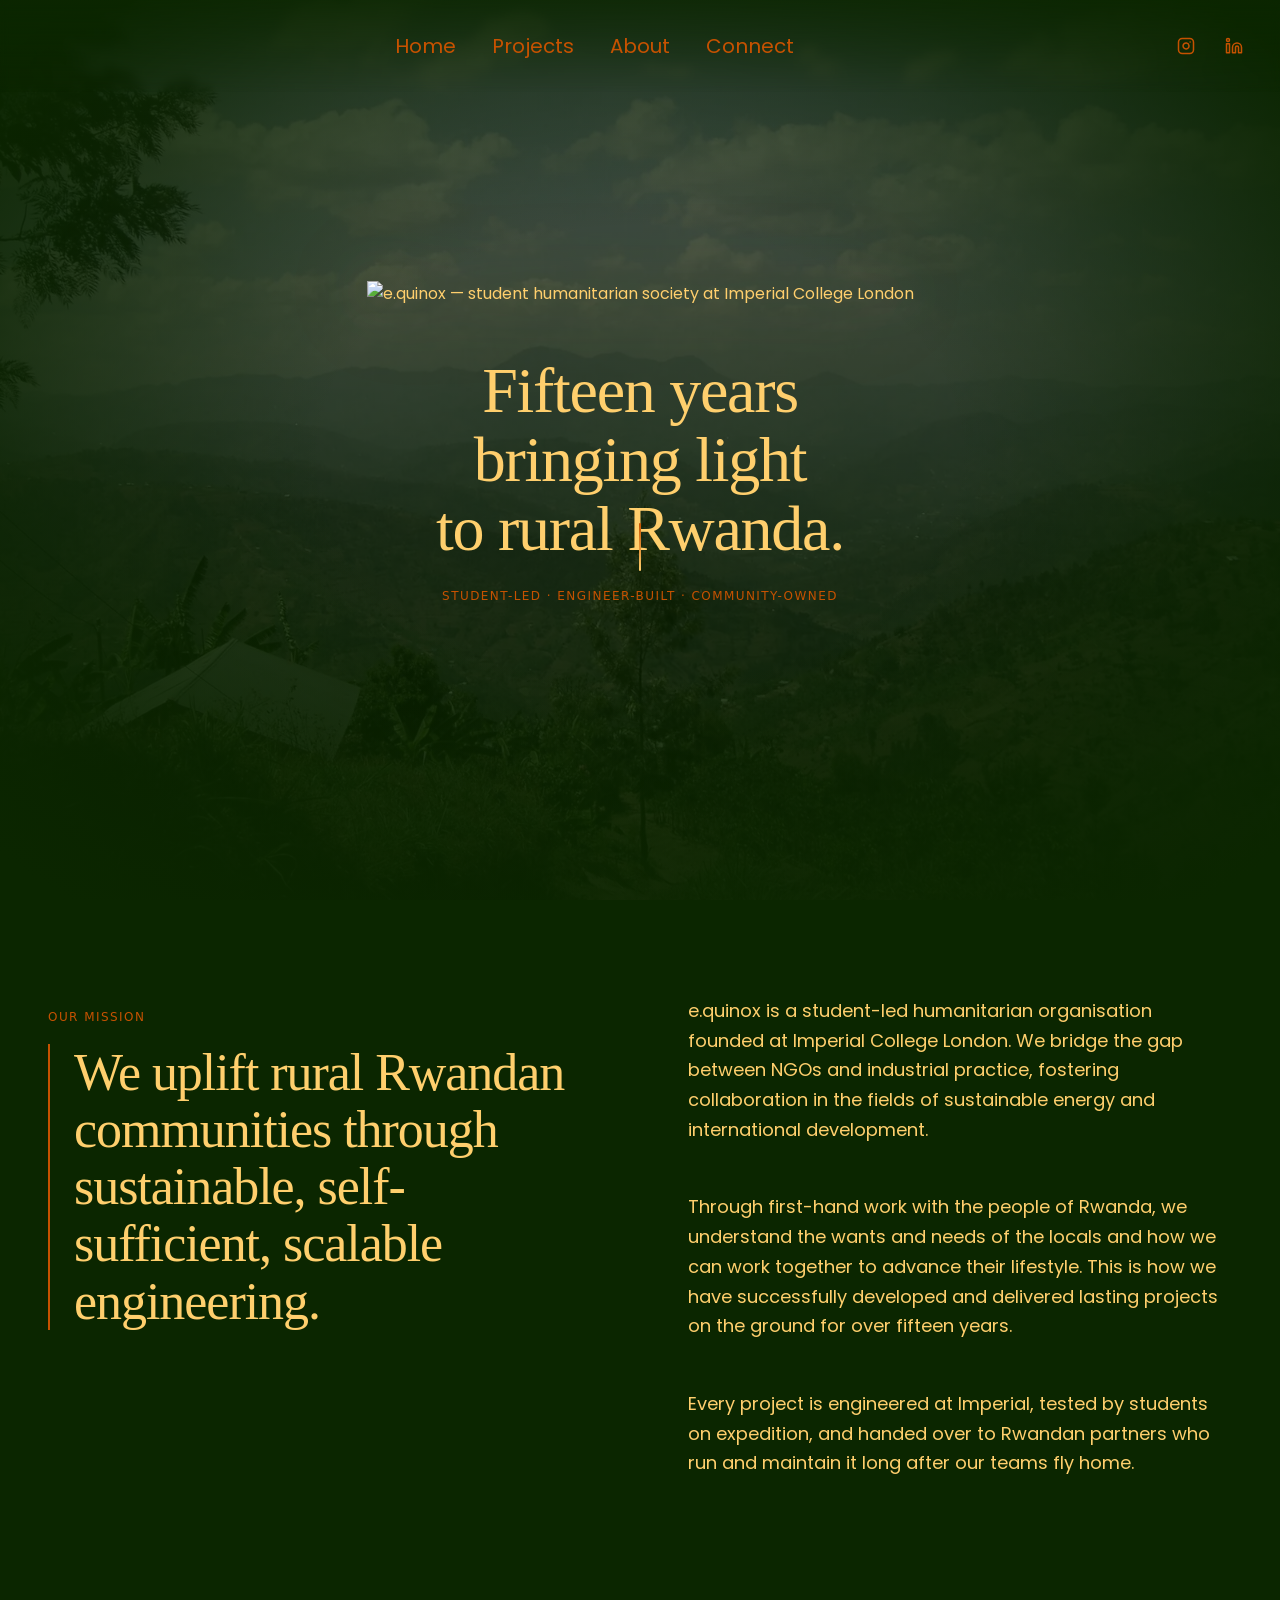
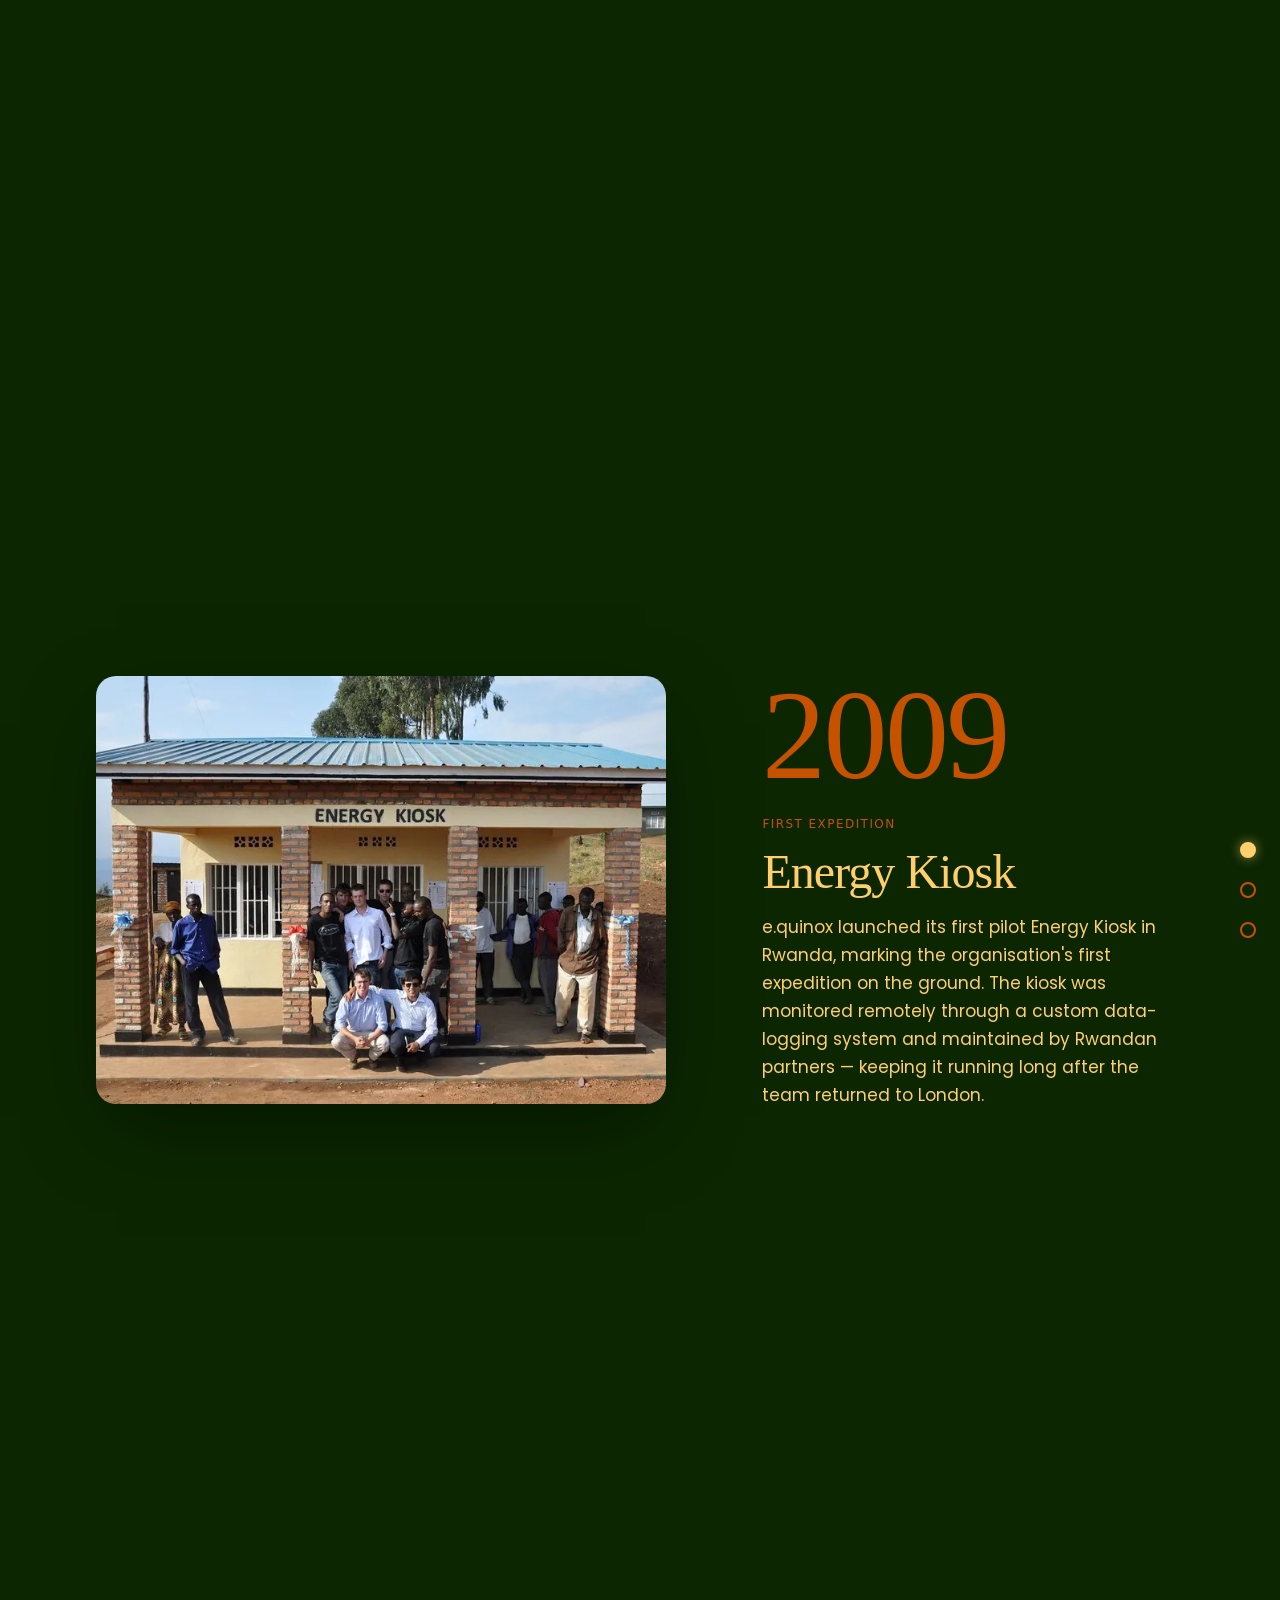
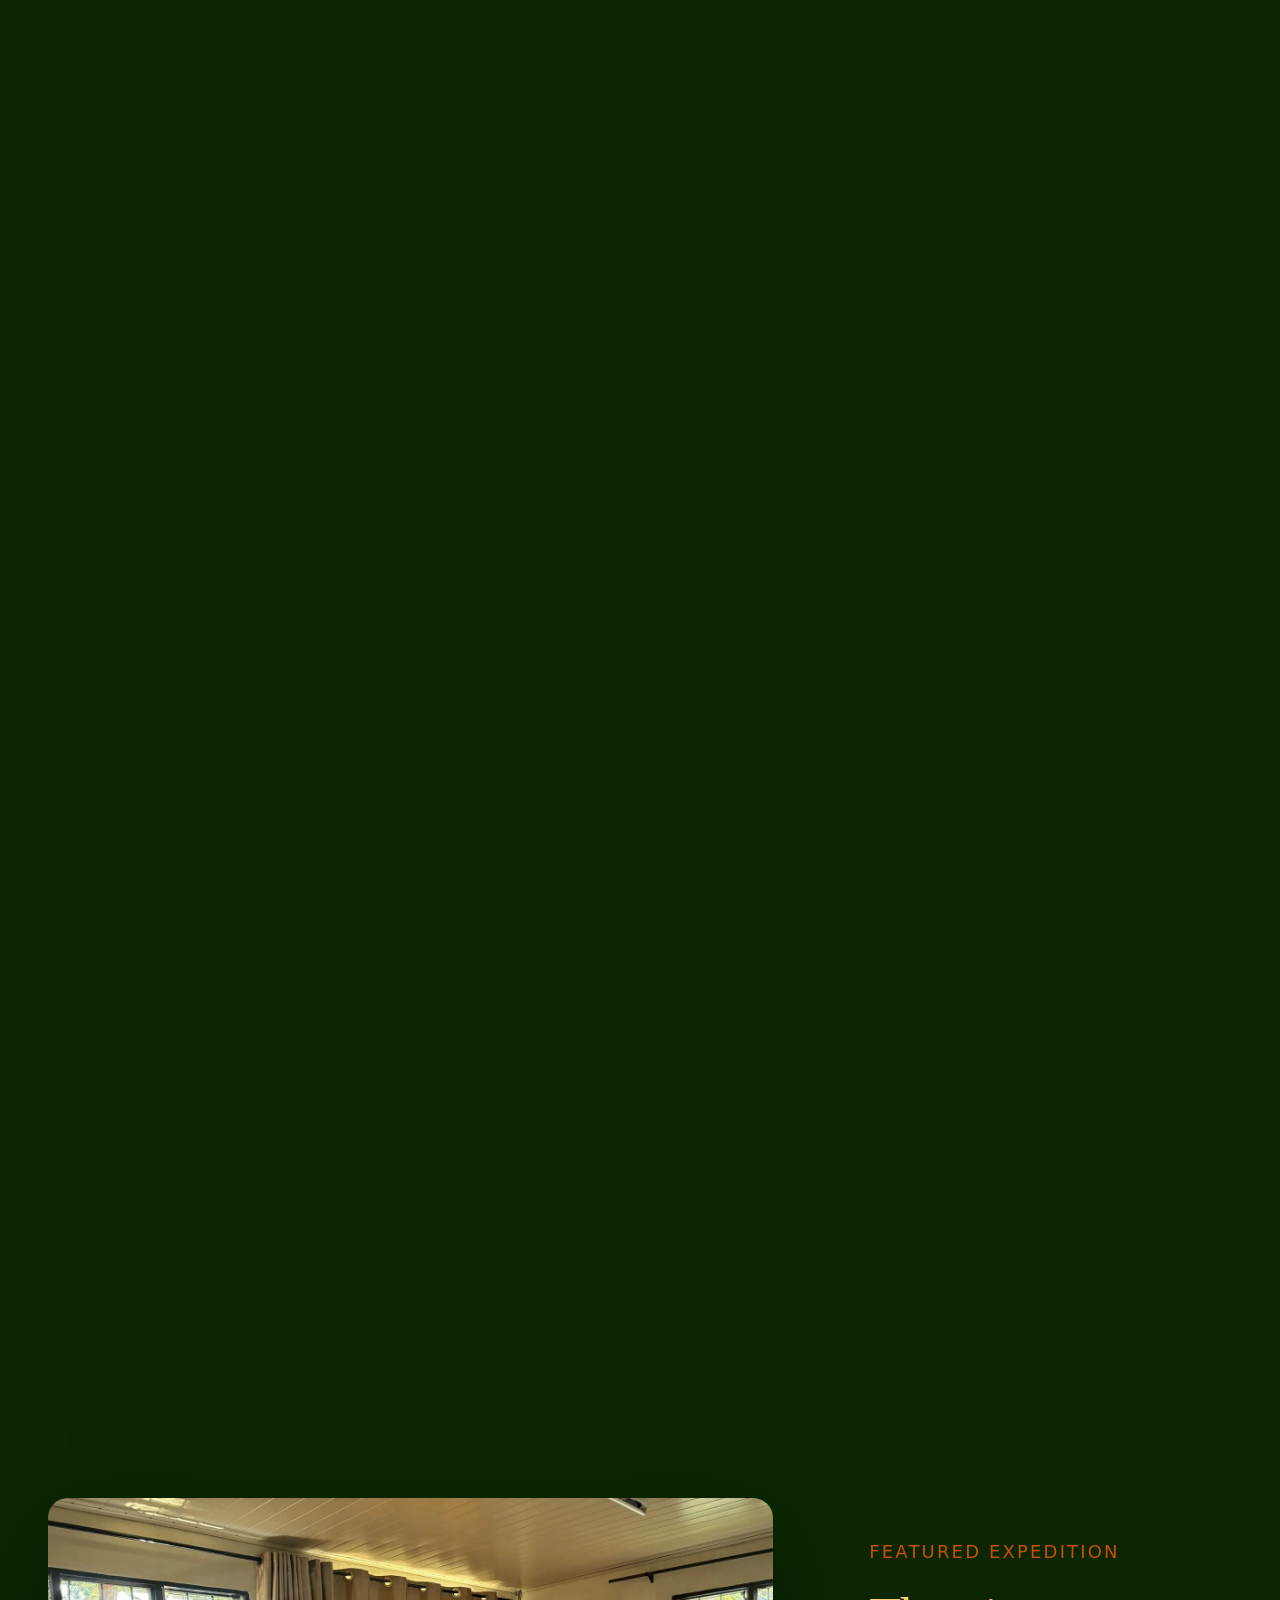
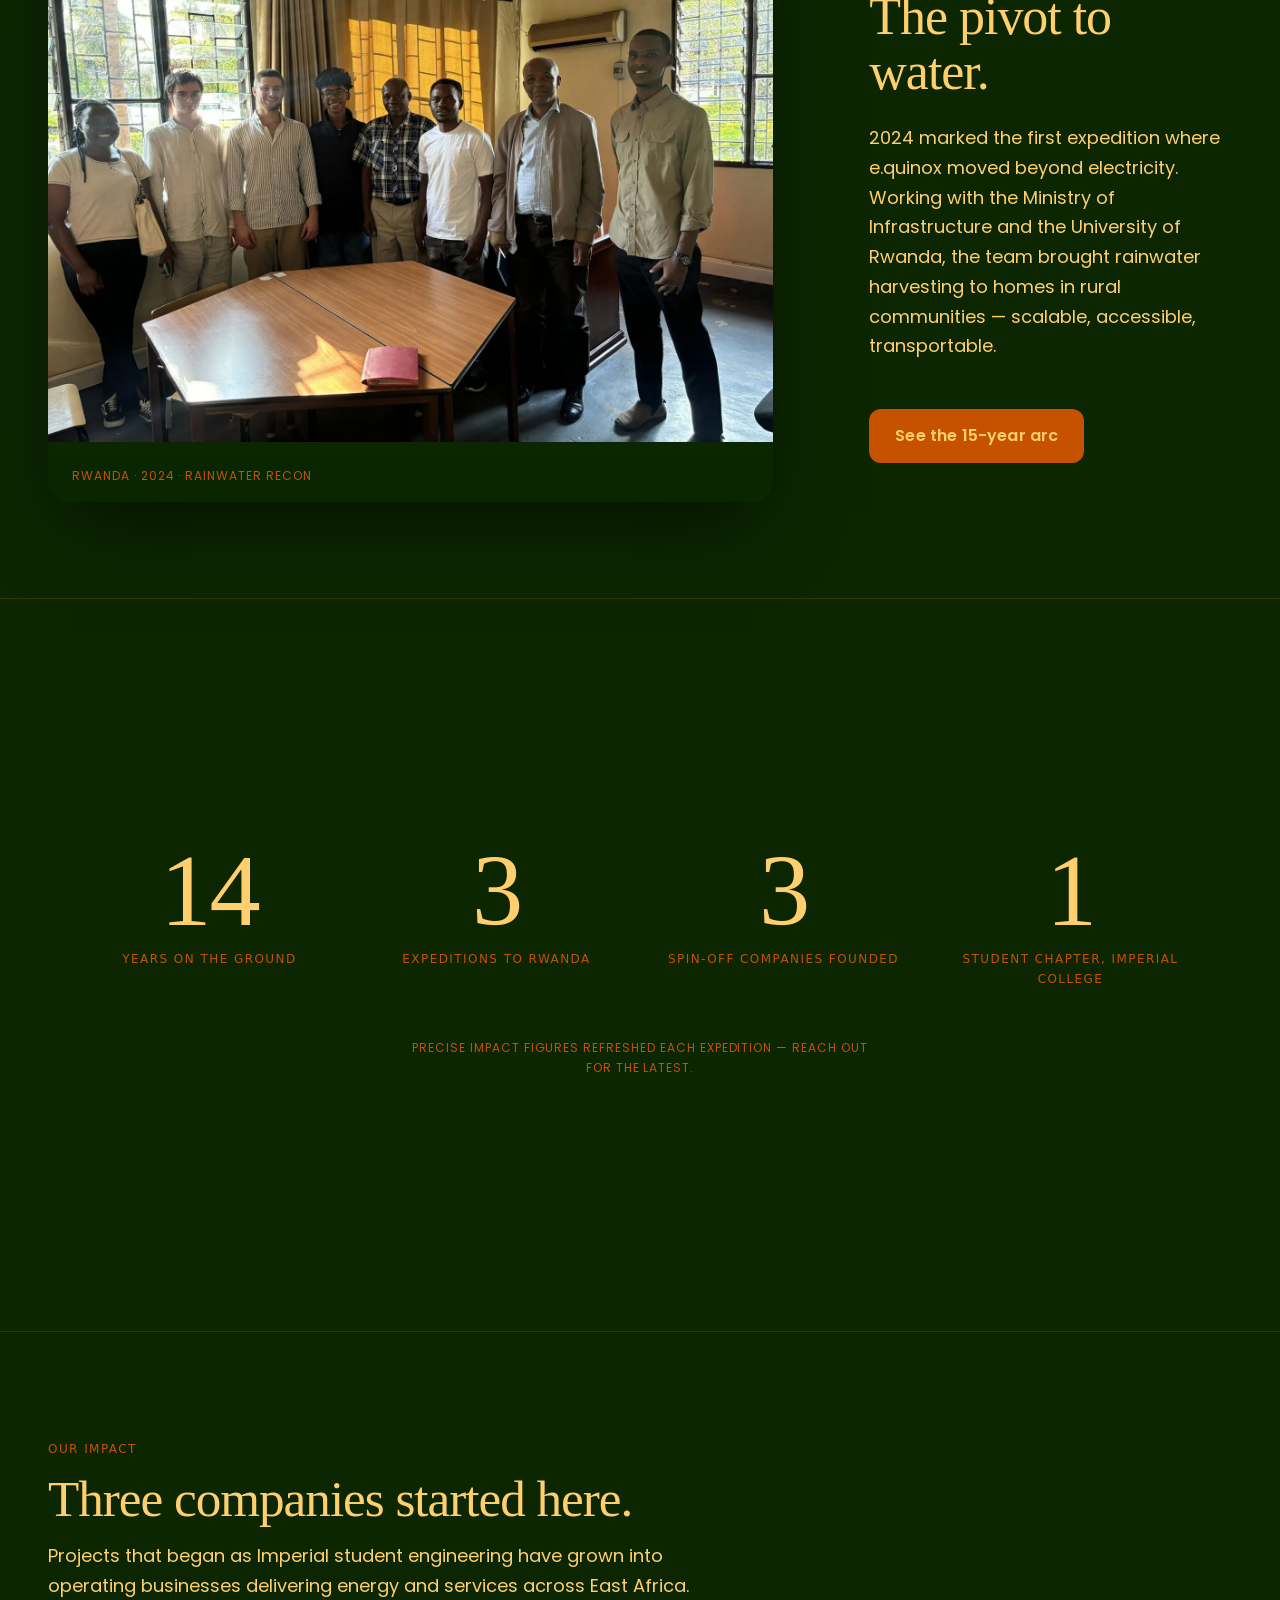
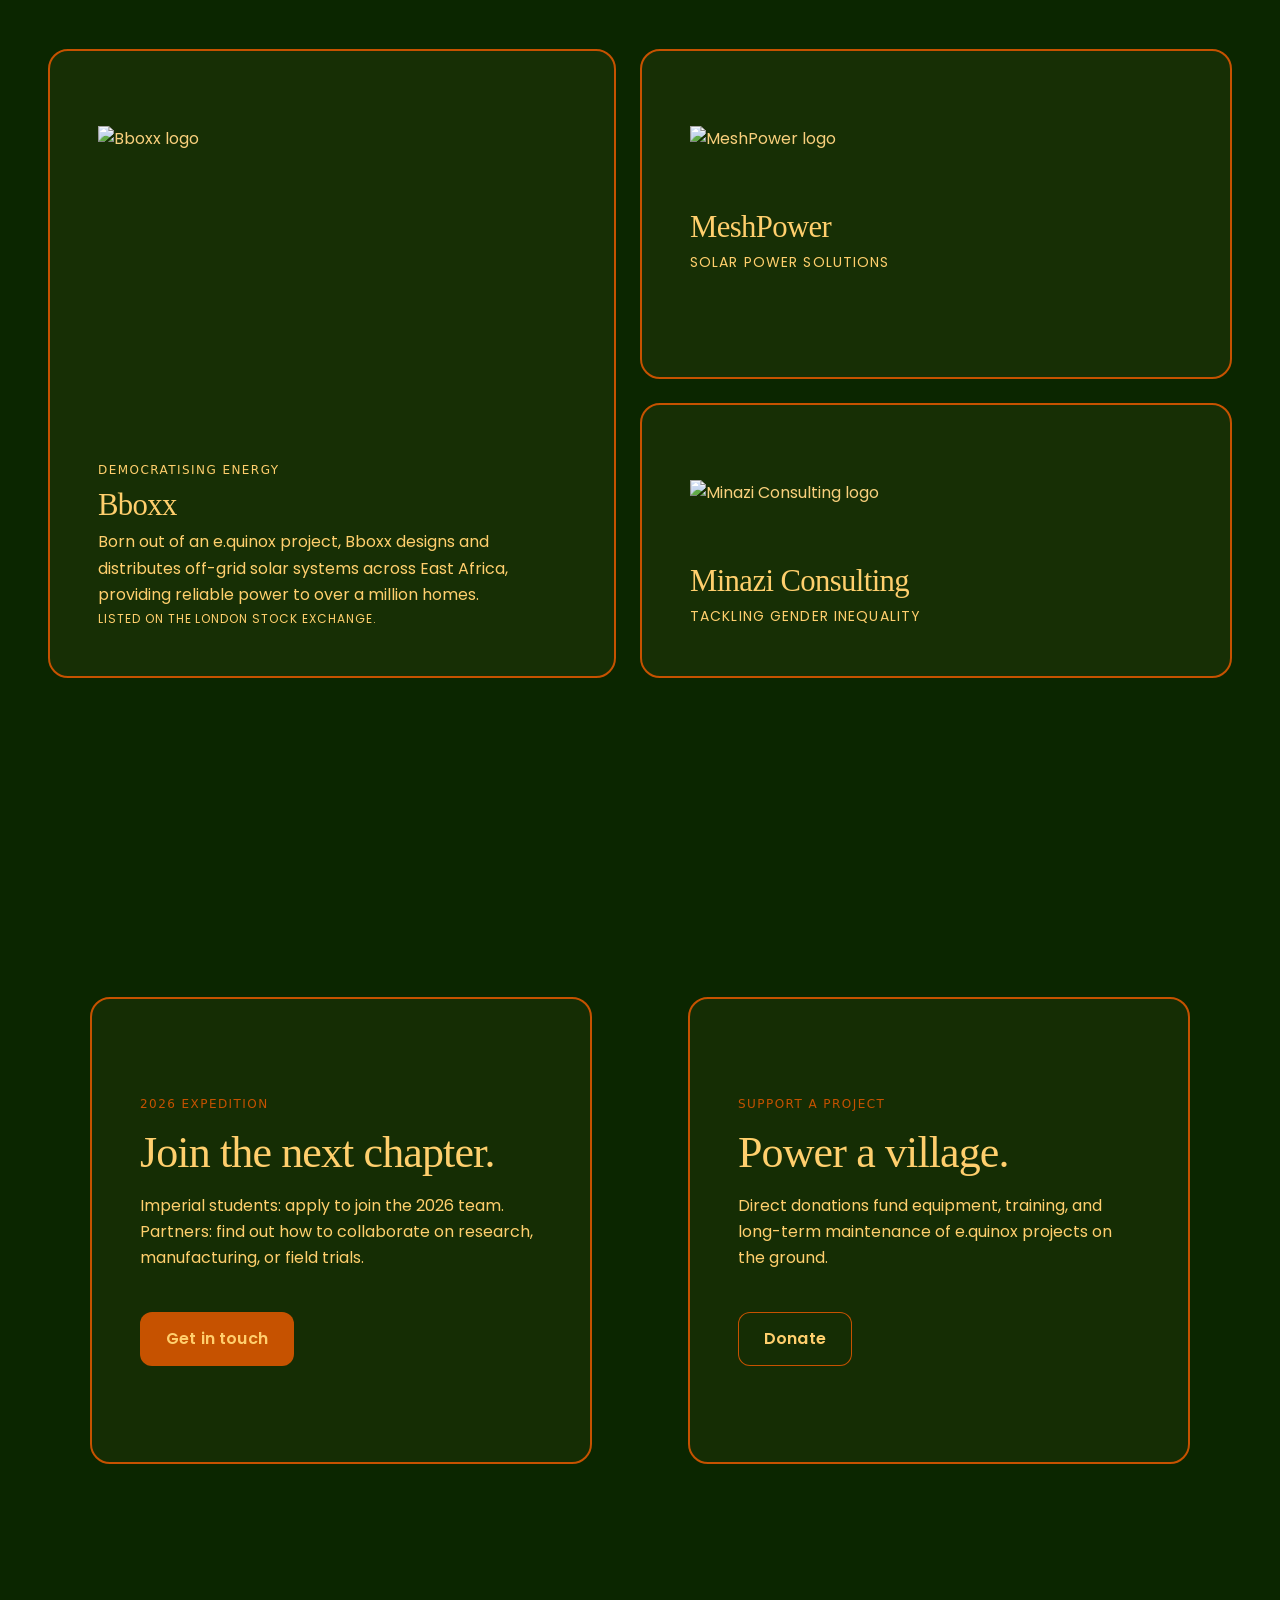
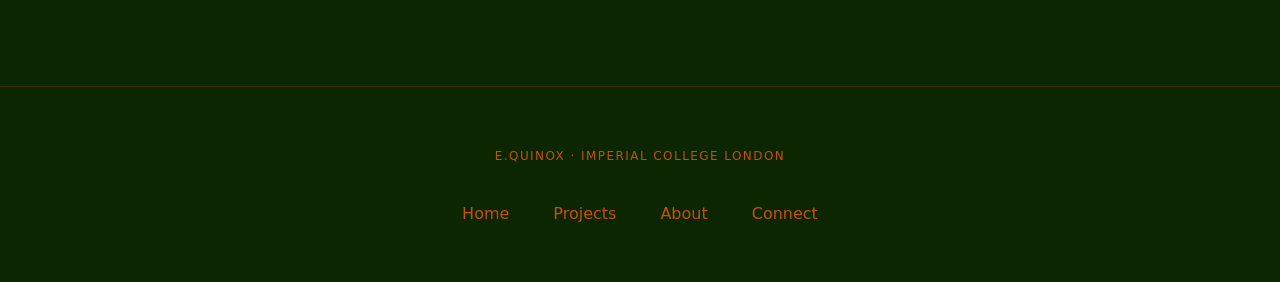
==== commit a7417235: "Phase 3: Signature interactions — spotlight, wire waypoints, arc polish Spotlight cursor  - Scoped t" ====
--- a/index.html
+++ b/index.html
@@ -38,7 +38,7 @@
 
     <main>
         <!-- A · HERO -->
-        <section class="hero" id="top">
+        <section class="hero" id="top" data-spotlight>
             <picture class="hero__bg">
                 <source type="image/webp" media="(max-width: 800px)"
                         srcset="static/images/landing-800w.webp">
@@ -230,7 +230,7 @@
         </section>
 
         <!-- F · SPINOFF BENTO -->
-        <section class="bento" id="impact" aria-label="Spin-off companies">
+        <section class="bento" id="impact" aria-label="Spin-off companies" data-spotlight>
             <div class="bento__header">
                 <p class="eyebrow">Our impact</p>
                 <h2 class="display">Three companies started here.</h2>
--- a/static/css/index.css
+++ b/static/css/index.css
@@ -302,7 +302,10 @@
     gap: var(--space-3);
     padding: var(--space-4);
     opacity: 0;
-    transition: opacity var(--dur-slow) var(--ease-warm);
+    transform: translateY(12px);
+    transition:
+        opacity var(--dur-slow) var(--ease-warm),
+        transform var(--dur-slow) var(--ease-warm);
     pointer-events: none;
 }
 @media (min-width: 900px) {
@@ -315,7 +318,19 @@
 }
 .arc__slide.is-active {
     opacity: 1;
+    transform: translateY(0);
     pointer-events: auto;
+}
+.arc__slide.is-active .arc__year {
+    animation: arcYearPop 520ms var(--ease-warm) both;
+}
+@keyframes arcYearPop {
+    0%   { transform: translateY(16px) scale(0.96); opacity: 0; }
+    60%  { transform: translateY(-2px) scale(1.02); opacity: 1; }
+    100% { transform: translateY(0) scale(1); opacity: 1; }
+}
+@media (prefers-reduced-motion: reduce) {
+    .arc__slide.is-active .arc__year { animation: none; }
 }
 
 .arc__image {
@@ -638,6 +653,81 @@
 }
 
 /* ================================================================
+   Spotlight cursor — scoped "lamp" on hero + bento.
+   Gated by hover capability + reduced-motion in JS, but the overlay
+   is also kept disabled via CSS unless .is-lit is present.
+   ================================================================ */
+
+[data-spotlight] {
+    position: relative;
+    isolation: isolate;
+    --mx: 50%;
+    --my: 50%;
+}
+
+[data-spotlight]::before {
+    content: "";
+    position: absolute;
+    inset: 0;
+    background-color: rgba(11, 38, 0, 0.78);
+    pointer-events: none;
+    z-index: 2;
+    opacity: 0;
+    transition: opacity var(--dur-slow) var(--ease-warm);
+    mask-image: radial-gradient(
+        circle 280px at var(--mx) var(--my),
+        transparent 0%,
+        transparent 30%,
+        rgba(0, 0, 0, 0.6) 65%,
+        #000 100%);
+    -webkit-mask-image: radial-gradient(
+        circle 280px at var(--mx) var(--my),
+        transparent 0%,
+        transparent 30%,
+        rgba(0, 0, 0, 0.6) 65%,
+        #000 100%);
+}
+
+@media (hover: hover) and (pointer: fine) {
+    [data-spotlight].is-lit::before {
+        opacity: 1;
+    }
+}
+@media (hover: hover) and (pointer: fine) and (prefers-reduced-motion: no-preference) {
+    .hero[data-spotlight].is-lit .hero__bg img {
+        filter: brightness(0.38) saturate(0.6);
+        transition: filter var(--dur-slow) var(--ease-warm);
+    }
+    /* Bento logos desaturate at rest when spotlight engaged */
+    .bento[data-spotlight].is-lit .bento__cell {
+        filter: saturate(0.65) brightness(0.85);
+        transition: filter var(--dur-slow) var(--ease-warm);
+    }
+    .bento[data-spotlight].is-lit .bento__cell:hover {
+        filter: saturate(1) brightness(1);
+    }
+}
+
+/* Touch devices: slow diagonal drift so phones get the effect too */
+@media (hover: none), (pointer: coarse) {
+    [data-spotlight]::before {
+        opacity: 1;
+        animation: spotlightDrift 12s linear infinite alternate;
+    }
+}
+@keyframes spotlightDrift {
+    0%   { --mx: 20%; --my: 35%; }
+    50%  { --mx: 60%; --my: 60%; }
+    100% { --mx: 80%; --my: 40%; }
+}
+@media (prefers-reduced-motion: reduce) {
+    [data-spotlight]::before {
+        opacity: 0 !important;
+        animation: none !important;
+    }
+}
+
+/* ================================================================
    Wire thread — the decorative SVG path, drawn by Phase 3 JS
    ================================================================ */
 
@@ -649,13 +739,24 @@
     height: 100vh;
     z-index: 1;
     pointer-events: none;
-    opacity: 0;       /* kept invisible until Phase 3 wires it up */
+    opacity: 0;
+    transition: filter 900ms var(--ease-warm);
+}
+.wire path {
+    stroke: var(--yellow);
+    transition: stroke 300ms var(--ease-warm);
+}
+.wire.is-glowing {
+    filter: drop-shadow(0 0 12px rgba(255, 207, 109, 0.7));
 }
 @media (max-width: 768px) {
     .wire {
         left: 8px;
         width: 20px;
     }
+    .wire path {
+        stroke-width: 1;
+    }
 }
 @media (prefers-reduced-motion: reduce) {
     .wire { opacity: 0 !important; }
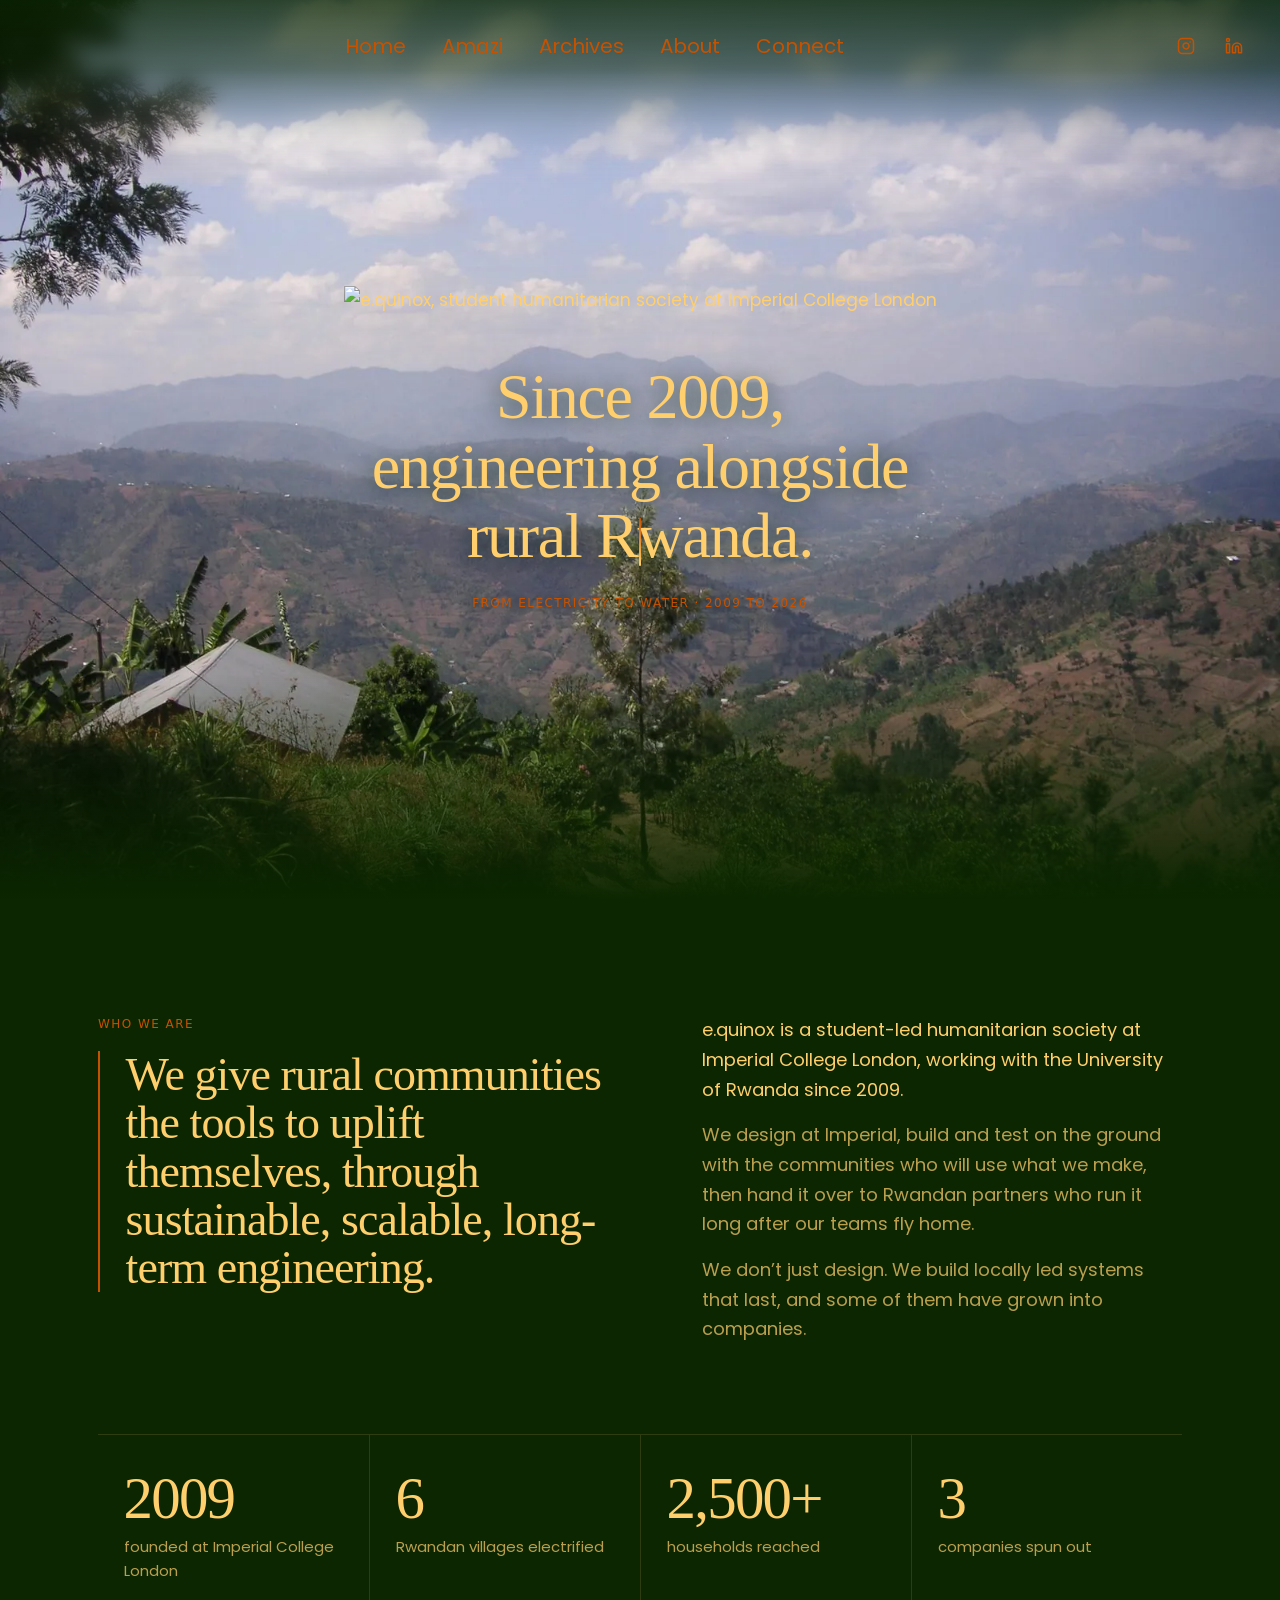
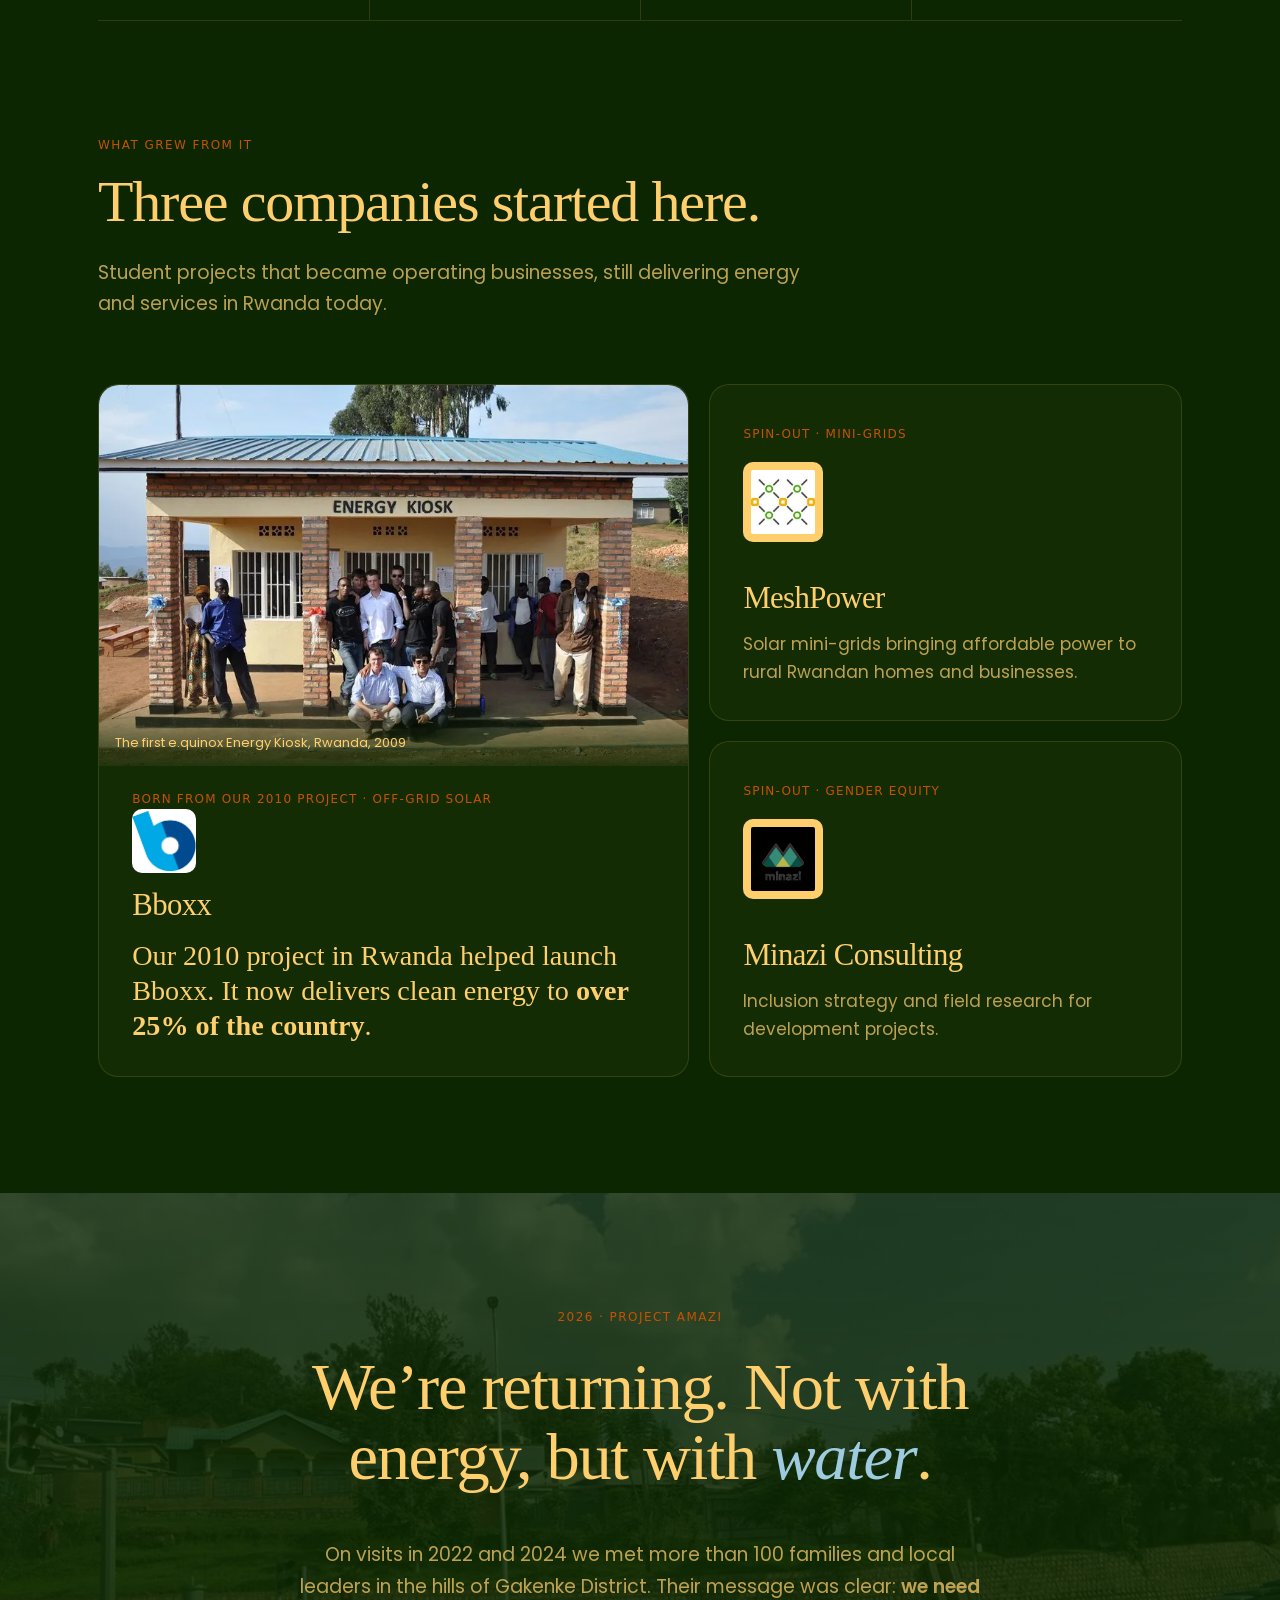
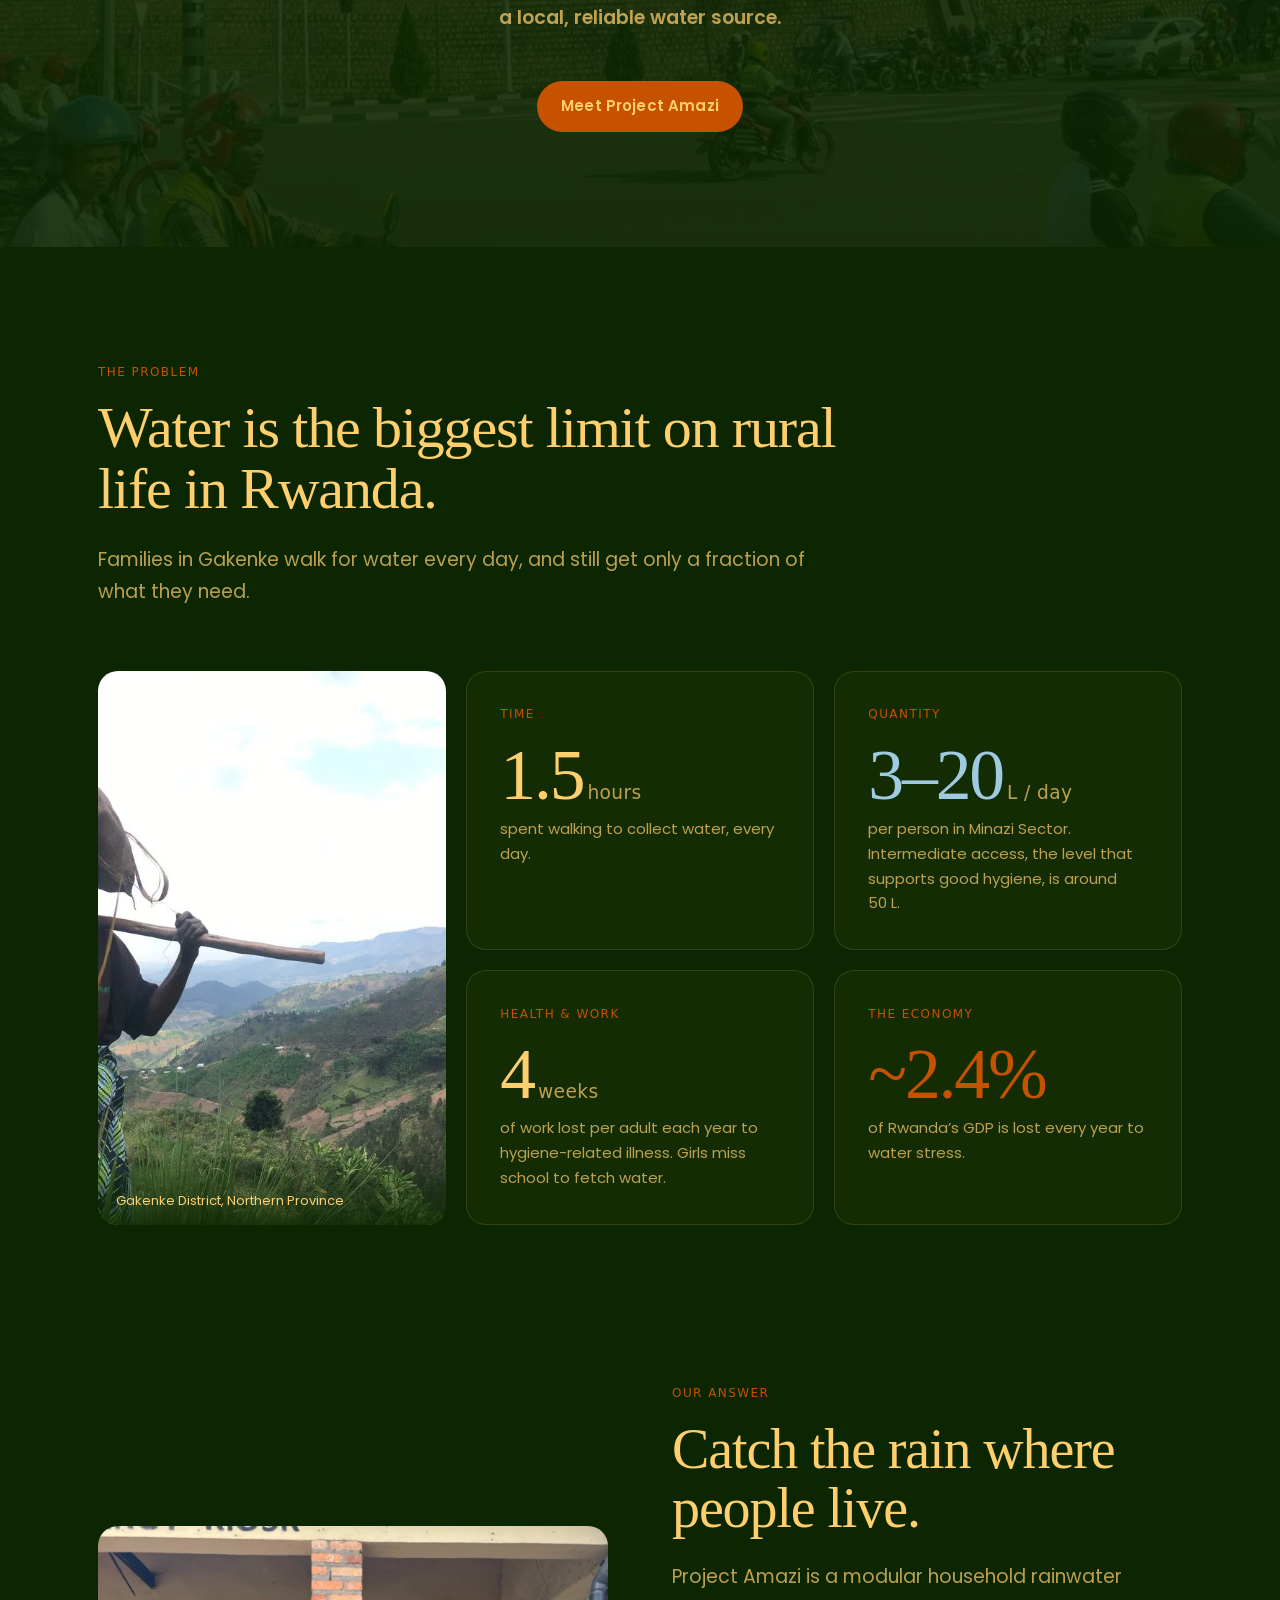
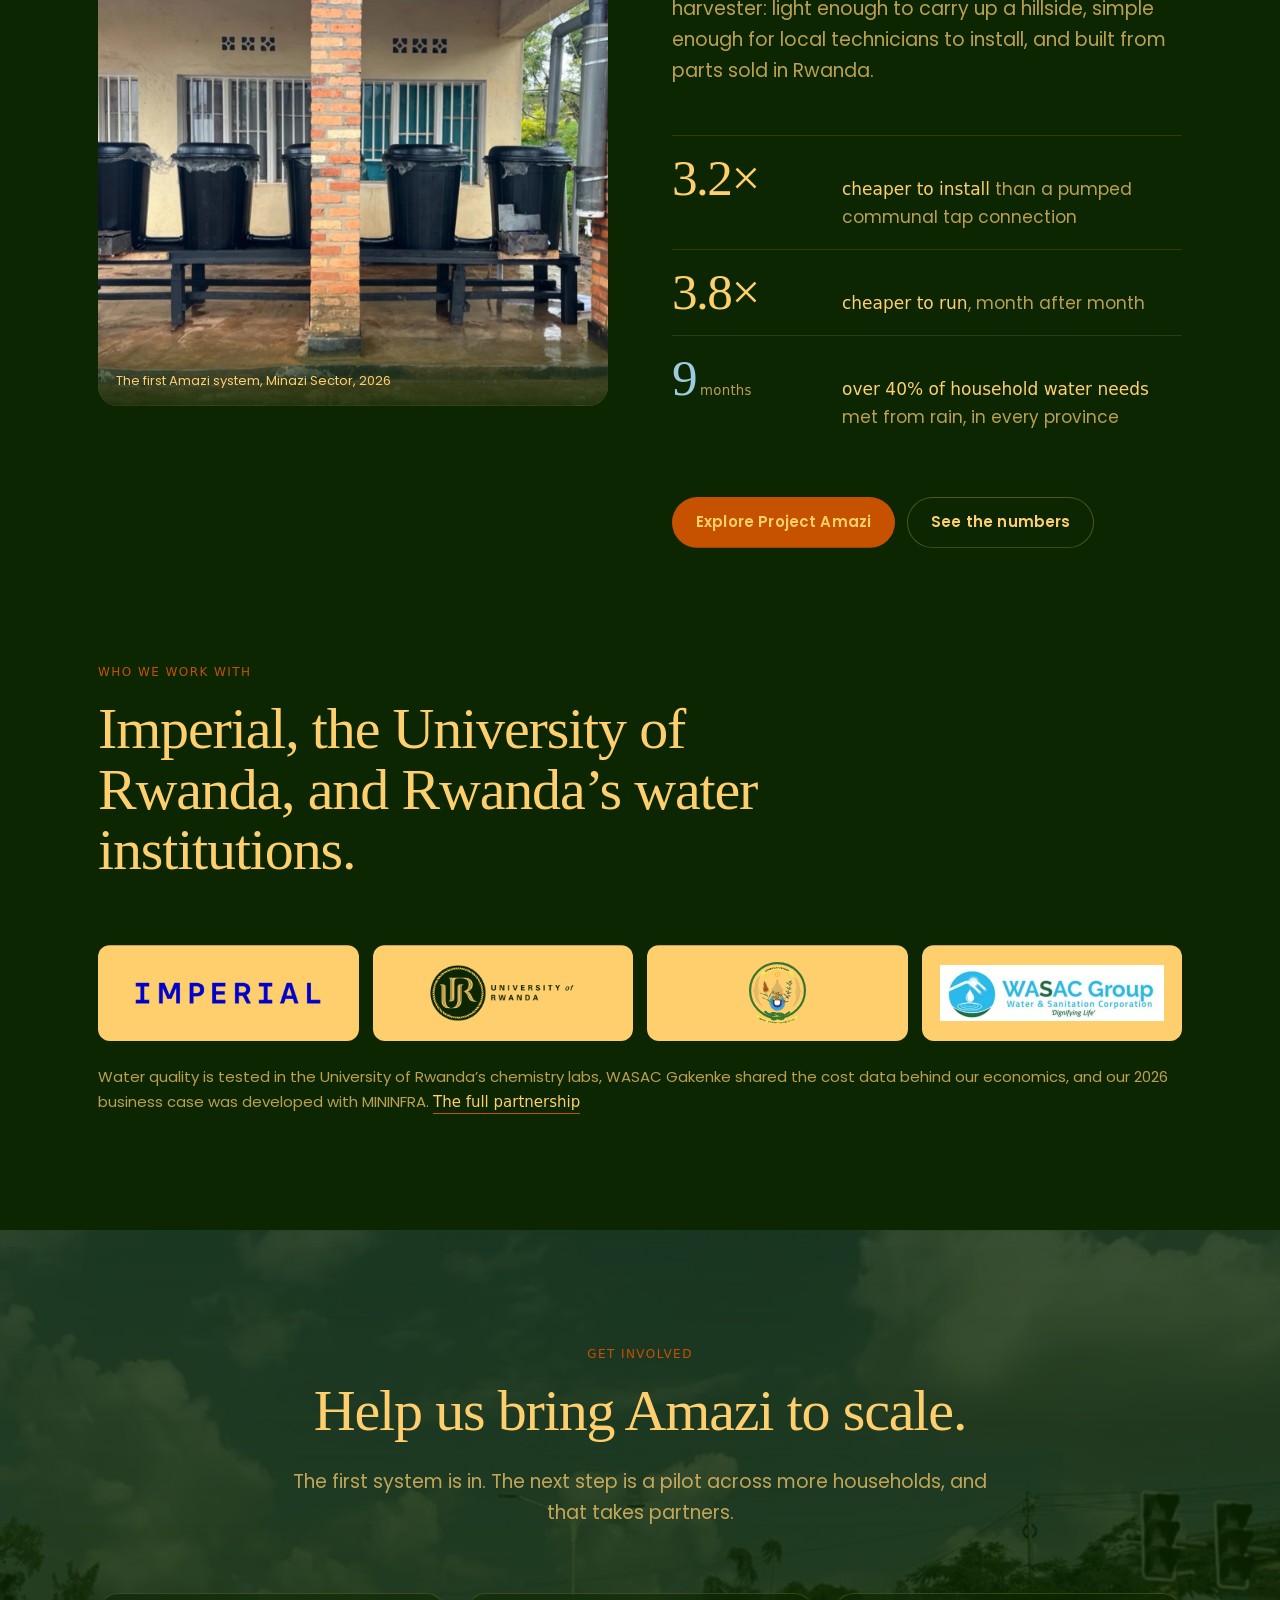
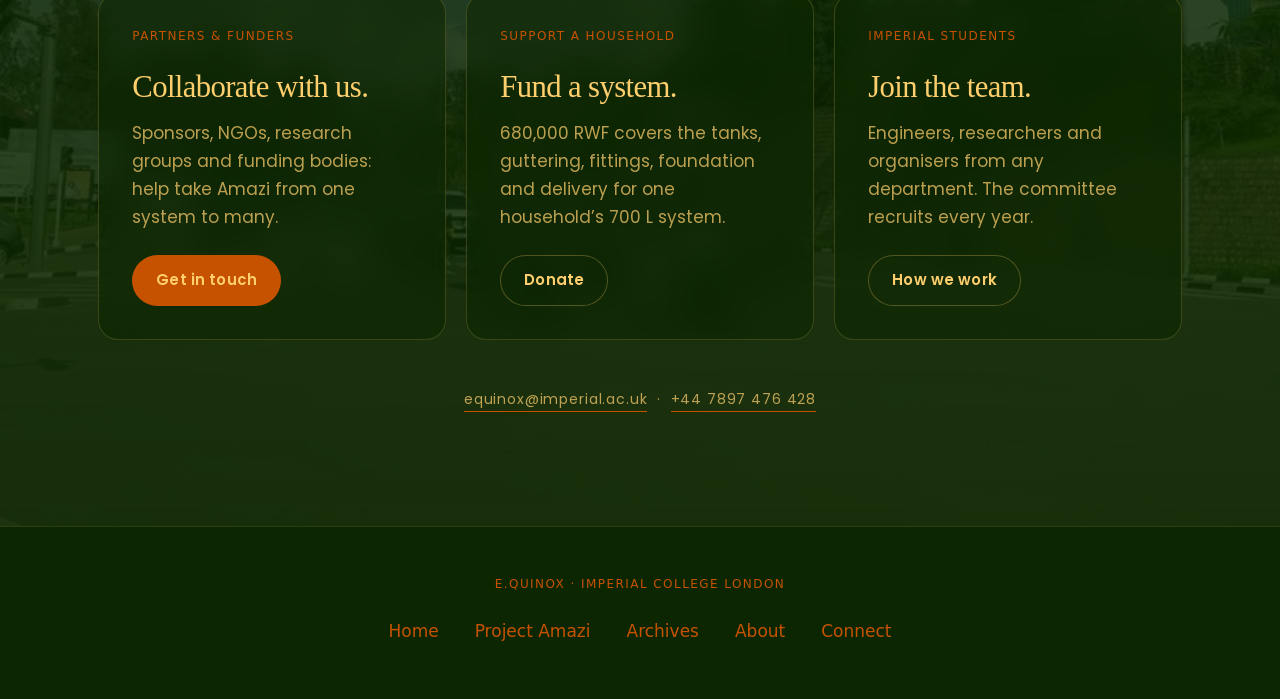
==== commit f9b5dcfd: "Phase 4: Amazi page, water-focused content, new imagery Adds amazi.html, secondary.js, partner/team/" ====
--- a/index.html
+++ b/index.html
@@ -3,8 +3,8 @@
 <head>
     <meta charset="UTF-8">
     <meta name="viewport" content="width=device-width, initial-scale=1.0">
-    <title>e.quinox — fifteen years bringing light to rural Rwanda</title>
-    <meta name="description" content="e.quinox is a student-led humanitarian society at Imperial College London. Since 2009 we have delivered electricity, portable power, and water-access projects to rural Rwandan communities.">
+    <title>e.quinox · engineering with rural Rwanda since 2009</title>
+    <meta name="description" content="e.quinox is a student-led humanitarian society at Imperial College London. Since 2009 we have worked with rural Rwandan communities on energy, and now water: Project Amazi, a deployable household rainwater harvester.">
 
     <!-- Fonts -->
     <link rel="preconnect" href="https://fonts.googleapis.com">
@@ -12,7 +12,7 @@
     <link href="https://fonts.googleapis.com/css2?family=Fraunces:opsz,wght@9..144,300;9..144,400&family=Poppins:wght@300;400;500;600&display=swap" rel="stylesheet">
 
     <!-- Preload LCP hero image -->
-    <link rel="preload" as="image" href="static/images/landing-1600w.webp" type="image/webp" fetchpriority="high">
+    <link rel="preload" as="image" href="static/images/landing-1600w.webp" type="image/webp" fetchpriority="high" media="(min-width: 801px)">
 
     <!-- CSS -->
     <link rel="stylesheet" href="static/auxcss/helper.css">
@@ -29,277 +29,275 @@
 <body class="greenbg">
     <header data-include-html="static/auxhtml/header.html"></header>
 
-    <!-- SVG wire thread — drawn by Phase 3 -->
-    <svg class="wire" viewBox="0 0 100 1000" preserveAspectRatio="none" aria-hidden="true">
-        <path d="M50 0 C20 200, 80 400, 50 600 S20 900, 50 1000"
-              stroke="var(--yellow)" stroke-width="2" fill="none" stroke-linecap="round"
-              vector-effect="non-scaling-stroke" pathLength="1" />
-    </svg>
-
     <main>
-        <!-- A · HERO -->
-        <section class="hero" id="top" data-spotlight>
+
+        <!-- 1 · HERO -->
+        <section class="hero" id="top">
             <picture class="hero__bg">
-                <source type="image/webp" media="(max-width: 800px)"
-                        srcset="static/images/landing-800w.webp">
-                <source type="image/webp" media="(max-width: 1600px)"
-                        srcset="static/images/landing-1600w.webp">
-                <source type="image/webp"
-                        srcset="static/images/landing-2400w.webp">
-                <img src="static/images/landing-1600w.jpg"
-                     alt="" role="presentation"
-                     fetchpriority="high" decoding="async">
+                <source type="image/webp" media="(max-width: 800px)" srcset="static/images/landing-800w.webp">
+                <source type="image/webp" media="(max-width: 1600px)" srcset="static/images/landing-1600w.webp">
+                <source type="image/webp" srcset="static/images/landing-2400w.webp">
+                <img src="static/images/landing-1600w.jpg" alt="" role="presentation" fetchpriority="high" decoding="async">
             </picture>
             <div class="hero__vignette" aria-hidden="true"></div>
             <div class="hero__inner">
                 <img class="hero__logo" src="static/images/Logo/Logo Rust.svg"
-                     alt="e.quinox — student humanitarian society at Imperial College London">
+                     alt="e.quinox, student humanitarian society at Imperial College London">
                 <div class="hero__copy">
                     <h1 class="display">
-                        <span class="hero__line">Fifteen years</span>
-                        <span class="hero__line">bringing light</span>
-                        <span class="hero__line">to rural Rwanda.</span>
+                        <span class="hero__line">Since 2009,</span>
+                        <span class="hero__line">engineering alongside</span>
+                        <span class="hero__line">rural Rwanda.</span>
                     </h1>
-                    <p class="eyebrow">Student-led · Engineer-built · Community-owned</p>
-                </div>
-                <a class="hero__scroll-cue" href="#manifesto" aria-label="Scroll down">
-                    <span></span>
-                </a>
-            </div>
-        </section>
-
-        <!-- B · MANIFESTO -->
-        <section class="manifesto" id="manifesto">
-            <div class="manifesto__quote">
-                <p class="eyebrow">Our mission</p>
-                <blockquote class="display">
-                    We uplift rural Rwandan communities through sustainable,
-                    self-sufficient, scalable engineering.
-                </blockquote>
-            </div>
-            <div class="manifesto__body">
-                <p class="reveal" data-reveal>
-                    e.quinox is a student-led humanitarian organisation founded at
-                    Imperial College London. We bridge the gap between NGOs and
-                    industrial practice, fostering collaboration in the fields
-                    of sustainable energy and international development.
+                    <p class="eyebrow">From electricity to water · 2009 to 2026</p>
+                </div>
+                <a class="hero__scroll-cue" href="#who" aria-label="Scroll down"><span></span></a>
+            </div>
+        </section>
+
+        <!-- 2 · WHO WE ARE + TRACK RECORD -->
+        <section class="section" id="who">
+            <div class="wrap">
+                <div class="intro" data-reveal>
+                    <div>
+                        <p class="eyebrow">Who we are</p>
+                        <blockquote class="display">
+                            We give rural communities the tools to uplift themselves, through
+                            sustainable, scalable, long-term engineering.
+                        </blockquote>
+                    </div>
+                    <div class="intro__body">
+                        <p>
+                            e.quinox is a student-led humanitarian society at Imperial College
+                            London, working with the University of Rwanda since 2009.
+                        </p>
+                        <p>
+                            We design at Imperial, build and test on the ground with the
+                            communities who will use what we make, then hand it over to
+                            Rwandan partners who run it long after our teams fly home.
+                        </p>
+                        <p>
+                            We don&rsquo;t just design. We build locally led systems that
+                            last, and some of them have grown into companies.
+                        </p>
+                    </div>
+                </div>
+
+                <div class="record" data-reveal data-stagger aria-label="Track record">
+                    <div>
+                        <p class="num">2009</p>
+                        <p class="num-label">founded at Imperial College London</p>
+                    </div>
+                    <div>
+                        <p class="num" data-count-to="6">6</p>
+                        <p class="num-label">Rwandan villages electrified</p>
+                    </div>
+                    <div>
+                        <p class="num" data-count-to="2500" data-count-suffix="+">2,500+</p>
+                        <p class="num-label">households reached</p>
+                    </div>
+                    <div>
+                        <p class="num" data-count-to="3">3</p>
+                        <p class="num-label">companies spun out</p>
+                    </div>
+                </div>
+            </div>
+        </section>
+
+        <!-- 3 · SPIN-OUTS -->
+        <section class="section section--tight" id="impact" aria-labelledby="impact-h">
+            <div class="wrap">
+                <header class="head" data-reveal>
+                    <p class="eyebrow">What grew from it</p>
+                    <h2 class="display" id="impact-h">Three companies started here.</h2>
+                    <p class="head__lede">
+                        Student projects that became operating businesses, still
+                        delivering energy and services in Rwanda today.
+                    </p>
+                </header>
+
+                <div class="spinouts" data-reveal data-stagger>
+                    <article class="card">
+                        <figure class="spinout__photo">
+                            <img src="static/images/2009-800w.webp" alt="The e.quinox team and community members outside the first Energy Kiosk in Rwanda" loading="lazy" decoding="async">
+                            <figcaption>The first e.quinox Energy Kiosk, Rwanda, 2009</figcaption>
+                        </figure>
+                        <span class="spinout__tag">Born from our 2010 project · Off-grid solar</span>
+                        <div class="spinout__body">
+                            <div class="spinout__logo">
+                                <img src="static/images/bboxx-513w.webp" alt="Bboxx logo" loading="lazy" decoding="async">
+                            </div>
+                            <h3 class="display">Bboxx</h3>
+                            <p class="spinout__big">
+                                Our 2010 project in Rwanda helped launch Bboxx. It now
+                                delivers clean energy to <strong>over 25% of the country</strong>.
+                            </p>
+                        </div>
+                    </article>
+                    <article class="card">
+                        <span class="spinout__tag">Spin-out · Mini-grids</span>
+                        <div class="spinout__logo spinout__logo--light" style="margin-top: var(--space-3);">
+                            <img src="static/images/mesh-200w.webp" alt="MeshPower logo" loading="lazy" decoding="async">
+                        </div>
+                        <h3 class="display">MeshPower</h3>
+                        <p>Solar mini-grids bringing affordable power to rural Rwandan homes and businesses.</p>
+                    </article>
+                    <article class="card">
+                        <span class="spinout__tag">Spin-out · Gender equity</span>
+                        <div class="spinout__logo spinout__logo--light" style="margin-top: var(--space-3);">
+                            <img src="static/images/minazi-800w.webp" alt="Minazi Consulting logo" loading="lazy" decoding="async">
+                        </div>
+                        <h3 class="display">Minazi Consulting</h3>
+                        <p>Inclusion strategy and field research for development projects.</p>
+                    </article>
+                </div>
+            </div>
+        </section>
+
+        <!-- 4 · THE TURN -->
+        <section class="section turn" aria-label="Why we are returning">
+            <div class="wrap" data-reveal>
+                <p class="eyebrow" style="margin-bottom: var(--space-3);">2026 · Project Amazi</p>
+                <blockquote class="display">We&rsquo;re returning. Not with energy, but with <em>water</em>.</blockquote>
+                <p class="turn__lead" style="margin-top: var(--space-4);">
+                    On visits in 2022 and 2024 we met more than 100 families and local
+                    leaders in the hills of Gakenke District. Their message was clear:
+                    <strong>we need a local, reliable water source.</strong>
                 </p>
-                <p class="reveal" data-reveal>
-                    Through first-hand work with the people of Rwanda, we understand
-                    the wants and needs of the locals and how we can work together
-                    to advance their lifestyle. This is how we have successfully
-                    developed and delivered lasting projects on the ground for
-                    over fifteen years.
+                <a class="button-warm" href="/amazi.html">Meet Project Amazi</a>
+            </div>
+        </section>
+
+        <!-- 5 · THE PROBLEM -->
+        <section class="section" id="problem" aria-labelledby="problem-h">
+            <div class="wrap">
+                <header class="head" data-reveal>
+                    <p class="eyebrow">The problem</p>
+                    <h2 class="display" id="problem-h">Water is the biggest limit on rural life in Rwanda.</h2>
+                    <p class="head__lede">
+                        Families in Gakenke walk for water every day, and still get only a
+                        fraction of what they need.
+                    </p>
+                </header>
+
+                <div class="problem" data-reveal data-stagger>
+                    <figure class="photo">
+                        <img src="static/images/scenery/hover-partners-1024w.webp" alt="A farmer carrying a hoe, looking out over terraced hills" loading="lazy" decoding="async">
+                        <figcaption>Gakenke District, Northern Province</figcaption>
+                    </figure>
+                    <article class="card">
+                        <p class="eyebrow">Time</p>
+                        <p class="num">1.5<small>hours</small></p>
+                        <p class="num-label">spent walking to collect water, every day.</p>
+                    </article>
+                    <article class="card">
+                        <p class="eyebrow">Quantity</p>
+                        <p class="num num--water">3&ndash;20<small>L / day</small></p>
+                        <p class="num-label">per person in Minazi Sector. Intermediate access, the level
+                            that supports good hygiene, is around 50&nbsp;L.</p>
+                    </article>
+                    <article class="card">
+                        <p class="eyebrow">Health &amp; work</p>
+                        <p class="num">4<small>weeks</small></p>
+                        <p class="num-label">of work lost per adult each year to hygiene-related illness.
+                            Girls miss school to fetch water.</p>
+                    </article>
+                    <article class="card">
+                        <p class="eyebrow">The economy</p>
+                        <p class="num num--rust">~2.4%</p>
+                        <p class="num-label">of Rwanda&rsquo;s GDP is lost every year to water stress.</p>
+                    </article>
+                </div>
+                <p class="source" data-reveal>Sources: e.quinox community surveys, Gakenke 2022 to 2025; e.quinox 2026 partnership brief.</p>
+            </div>
+        </section>
+
+        <!-- 6 · OUR ANSWER -->
+        <section class="section section--tight" aria-labelledby="answer-h">
+            <div class="wrap solution">
+                <figure class="photo" data-reveal>
+                    <picture>
+                        <source type="image/webp" media="(max-width: 800px)" srcset="static/images/amazi/tanks-in-place-800w.webp">
+                        <img src="static/images/amazi/tanks-in-place-1600w.webp" alt="Five black Amazi tanks connected in a row on a raised stand beside a brick building, fed by a downpipe" loading="lazy" decoding="async">
+                    </picture>
+                    <figcaption>The first Amazi system, Minazi Sector, 2026</figcaption>
+                </figure>
+                <div data-reveal>
+                    <p class="eyebrow">Our answer</p>
+                    <h2 class="display" id="answer-h" style="font-size: clamp(34px, 4.6vw, 56px); margin: var(--space-2) 0 0;">Catch the rain where people live.</h2>
+                    <p class="head__lede">
+                        Project Amazi is a modular household rainwater harvester: light
+                        enough to carry up a hillside, simple enough for local technicians to
+                        install, and built from parts sold in Rwanda.
+                    </p>
+                    <div class="solution__stats">
+                        <div><p class="num" data-count-to="3.2" data-count-decimals="1" data-count-suffix="&times;">3.2&times;</p><p><strong>cheaper to install</strong> than a pumped communal tap connection</p></div>
+                        <div><p class="num" data-count-to="3.8" data-count-decimals="1" data-count-suffix="&times;">3.8&times;</p><p><strong>cheaper to run</strong>, month after month</p></div>
+                        <div><p class="num num--water">9<small>months</small></p><p><strong>over 40% of household water needs</strong> met from rain, in every province</p></div>
+                    </div>
+                    <div class="actions">
+                        <a class="button-warm" href="/amazi.html">Explore Project Amazi</a>
+                        <a class="button-warm button-warm--ghost" href="/amazi.html#economics">See the numbers</a>
+                    </div>
+                </div>
+            </div>
+        </section>
+
+        <!-- 7 · WHO WE WORK WITH -->
+        <section class="section section--tight" aria-labelledby="partners-h">
+            <div class="wrap">
+                <header class="head" data-reveal>
+                    <p class="eyebrow">Who we work with</p>
+                    <h2 class="display" id="partners-h">Imperial, the University of Rwanda, and Rwanda&rsquo;s water institutions.</h2>
+                </header>
+                <ul class="logos" data-reveal data-stagger>
+                    <li><img src="static/images/partners/imperial-alpha-600w.webp" alt="Imperial College London" loading="lazy"></li>
+                    <li><img src="static/images/partners/ur-green-800w.webp" alt="University of Rwanda" loading="lazy"></li>
+                    <li><img src="static/images/partners/rw-coa.svg" alt="Republic of Rwanda coat of arms, for MININFRA" loading="lazy"></li>
+                    <li><img src="static/images/partners/wasac-448w.webp" alt="WASAC" loading="lazy"></li>
+                </ul>
+                <p class="logos__note" data-reveal>
+                    Water quality is tested in the University of Rwanda&rsquo;s chemistry labs,
+                    WASAC Gakenke shared the cost data behind our economics, and our 2026
+                    business case was developed with MININFRA.
+                    <a class="link-arrow" href="/amazi.html#partners">The full partnership</a>
                 </p>
-                <p class="reveal" data-reveal>
-                    Every project is engineered at Imperial, tested by students
-                    on expedition, and handed over to Rwandan partners who run
-                    and maintain it long after our teams fly home.
+            </div>
+        </section>
+
+        <!-- 8 · CTA -->
+        <section class="section cta" id="join" aria-labelledby="join-h">
+            <div class="wrap">
+                <header class="head head--center" data-reveal>
+                    <p class="eyebrow">Get involved</p>
+                    <h2 class="display" id="join-h">Help us bring Amazi to scale.</h2>
+                    <p class="head__lede">The first system is in. The next step is a pilot across more households, and that takes partners.</p>
+                </header>
+                <div class="grid grid--3" data-reveal data-stagger>
+                    <article class="card card--glass">
+                        <p class="eyebrow">Partners &amp; funders</p>
+                        <h3 class="display">Collaborate with us.</h3>
+                        <p>Sponsors, NGOs, research groups and funding bodies: help take Amazi from one system to many.</p>
+                        <a class="button-warm" href="connect.html">Get in touch</a>
+                    </article>
+                    <article class="card card--glass">
+                        <p class="eyebrow">Support a household</p>
+                        <h3 class="display">Fund a system.</h3>
+                        <p>680,000&nbsp;RWF covers the tanks, guttering, fittings, foundation and delivery for one household&rsquo;s 700&nbsp;L system.</p>
+                        <a class="button-warm button-warm--ghost" href="connect.html">Donate</a>
+                    </article>
+                    <article class="card card--glass">
+                        <p class="eyebrow">Imperial students</p>
+                        <h3 class="display">Join the team.</h3>
+                        <p>Engineers, researchers and organisers from any department. The committee recruits every year.</p>
+                        <a class="button-warm button-warm--ghost" href="about.html">How we work</a>
+                    </article>
+                </div>
+                <p class="cta__contact">
+                    <a href="mailto:equinox@imperial.ac.uk">equinox@imperial.ac.uk</a>
+                    &nbsp;·&nbsp;
+                    <a href="tel:+447897476428">+44 7897 476 428</a>
                 </p>
-            </div>
-        </section>
-
-        <!-- C · 15-YEAR ARC (scrollytelling stage populated by Phase 3) -->
-        <section class="arc" id="arc" aria-label="Fifteen-year project arc">
-            <div class="arc__stage">
-                <div class="arc__rail" aria-hidden="true">
-                    <span class="arc__rail-tick" data-year="2009"></span>
-                    <span class="arc__rail-tick" data-year="2013"></span>
-                    <span class="arc__rail-tick" data-year="2024"></span>
-                </div>
-
-                <article class="arc__slide" data-slide="0" data-year="2009">
-                    <div class="arc__image">
-                        <picture>
-                            <source type="image/webp"
-                                    srcset="static/images/2009-800w.webp 800w, static/images/2009-1600w.webp 1600w"
-                                    sizes="(max-width: 900px) 100vw, 55vw">
-                            <img src="static/images/2009-1600w.jpg"
-                                 alt="Energy Kiosk — Rwanda, 2009" loading="lazy" decoding="async">
-                        </picture>
-                    </div>
-                    <div class="arc__meta">
-                        <div class="arc__year display">2009</div>
-                        <p class="eyebrow">First expedition</p>
-                        <h2 class="arc__title display">Energy Kiosk</h2>
-                        <p class="arc__copy">
-                            e.quinox launched its first pilot Energy Kiosk in Rwanda,
-                            marking the organisation's first expedition on the ground.
-                            The kiosk was monitored remotely through a custom data-logging
-                            system and maintained by Rwandan partners — keeping it running
-                            long after the team returned to London.
-                        </p>
-                    </div>
-                </article>
-
-                <article class="arc__slide" data-slide="1" data-year="2013">
-                    <div class="arc__image">
-                        <picture>
-                            <source type="image/webp" srcset="static/images/2013.jpg">
-                            <img src="static/images/2013.jpg"
-                                 alt="Home Lighting — Rwanda, 2013" loading="lazy" decoding="async">
-                        </picture>
-                    </div>
-                    <div class="arc__meta">
-                        <div class="arc__year display">2013</div>
-                        <p class="eyebrow">Power to the home</p>
-                        <h2 class="arc__title display">Home Lighting</h2>
-                        <p class="arc__copy">
-                            Four years later, e.quinox returned with portable battery
-                            boxes — giving households access to reliable light and power
-                            for the first time. Local entrepreneurs were trained to
-                            manufacture and distribute the systems: engineering solutions
-                            combined with community-led development.
-                        </p>
-                    </div>
-                </article>
-
-                <article class="arc__slide" data-slide="2" data-year="2024">
-                    <div class="arc__image">
-                        <picture>
-                            <source type="image/webp"
-                                    srcset="static/images/2024-800w.webp 800w, static/images/2024-1600w.webp 1600w"
-                                    sizes="(max-width: 900px) 100vw, 55vw">
-                            <img src="static/images/2024-1600w.jpg"
-                                 alt="Rainwater harvesting — Rwanda, 2024" loading="lazy" decoding="async">
-                        </picture>
-                    </div>
-                    <div class="arc__meta">
-                        <div class="arc__year display">2024</div>
-                        <p class="eyebrow">From electricity to water</p>
-                        <h2 class="arc__title display">Rainwater Recon</h2>
-                        <p class="arc__copy">
-                            The 2024 team travelled to Rwanda to pilot a rainwater
-                            harvesting system for rural homes — scalable, accessible,
-                            transportable. They received guidance from Rwanda's Ministry
-                            of Infrastructure and the Dean of Engineering at the
-                            University of Rwanda.
-                        </p>
-                    </div>
-                </article>
-            </div>
-        </section>
-
-        <!-- D · FEATURED 2024 -->
-        <section class="featured">
-            <div class="featured__image">
-                <picture>
-                    <source type="image/webp"
-                            srcset="static/images/2024-800w.webp 800w, static/images/2024-1600w.webp 1600w"
-                            sizes="(max-width: 900px) 100vw, 66vw">
-                    <img src="static/images/2024-1600w.jpg"
-                         alt="2024 expedition installing rainwater harvesting at a rural home in Rwanda"
-                         loading="lazy" decoding="async">
-                </picture>
-                <figcaption class="caption">Rwanda · 2024 · Rainwater Recon</figcaption>
-            </div>
-            <div class="featured__copy">
-                <p class="eyebrow">Featured expedition</p>
-                <h2 class="display">The pivot to water.</h2>
-                <p>
-                    2024 marked the first expedition where e.quinox moved beyond
-                    electricity. Working with the Ministry of Infrastructure and
-                    the University of Rwanda, the team brought rainwater harvesting
-                    to homes in rural communities — scalable, accessible, transportable.
-                </p>
-                <a class="button-warm" href="#arc">See the 15-year arc</a>
-            </div>
-        </section>
-
-        <!-- E · IMPACT STATS BAND -->
-        <section class="stats" aria-label="Impact at a glance">
-            <ul class="stats__grid">
-                <li class="stats__cell">
-                    <span class="stats__num display" data-count-to="15">0</span>
-                    <span class="stats__label eyebrow">Years on the ground</span>
-                </li>
-                <li class="stats__cell">
-                    <span class="stats__num display" data-count-to="3">0</span>
-                    <span class="stats__label eyebrow">Expeditions to Rwanda</span>
-                </li>
-                <li class="stats__cell">
-                    <span class="stats__num display" data-count-to="3">0</span>
-                    <span class="stats__label eyebrow">Spin-off companies founded</span>
-                </li>
-                <li class="stats__cell">
-                    <span class="stats__num display" data-count-to="1">0</span>
-                    <span class="stats__label eyebrow">Student chapter, Imperial College</span>
-                </li>
-            </ul>
-            <p class="stats__note">Precise impact figures refreshed each expedition — reach out for the latest.</p>
-        </section>
-
-        <!-- F · SPINOFF BENTO -->
-        <section class="bento" id="impact" aria-label="Spin-off companies" data-spotlight>
-            <div class="bento__header">
-                <p class="eyebrow">Our impact</p>
-                <h2 class="display">Three companies started here.</h2>
-                <p class="bento__intro">
-                    Projects that began as Imperial student engineering have grown
-                    into operating businesses delivering energy and services across
-                    East Africa.
-                </p>
-            </div>
-
-            <article class="bento__cell bento__cell--lead" style="grid-area: bboxx;">
-                <div class="bento__logo">
-                    <img src="static/images/bboxx.png" alt="Bboxx logo" loading="lazy" decoding="async">
-                </div>
-                <div class="bento__body">
-                    <p class="eyebrow">Democratising energy</p>
-                    <h3 class="display">Bboxx</h3>
-                    <p>
-                        Born out of an e.quinox project, Bboxx designs and distributes
-                        off-grid solar systems across East Africa, providing reliable
-                        power to over a million homes.
-                    </p>
-                    <p class="bento__footnote">Listed on the London Stock Exchange.</p>
-                </div>
-            </article>
-
-            <article class="bento__cell" style="grid-area: mesh;">
-                <div class="bento__logo">
-                    <img src="static/images/mesh.png" alt="MeshPower logo" loading="lazy" decoding="async">
-                </div>
-                <div class="bento__body">
-                    <h3 class="display">MeshPower</h3>
-                    <p class="bento__tag">Solar power solutions</p>
-                </div>
-            </article>
-
-            <article class="bento__cell" style="grid-area: minazi;">
-                <div class="bento__logo">
-                    <img src="static/images/minazi.png" alt="Minazi Consulting logo" loading="lazy" decoding="async">
-                </div>
-                <div class="bento__body">
-                    <h3 class="display">Minazi Consulting</h3>
-                    <p class="bento__tag">Tackling gender inequality</p>
-                </div>
-            </article>
-        </section>
-
-        <!-- G · CTA -->
-        <section class="cta" id="join">
-            <div class="cta__inner">
-                <article class="cta__card">
-                    <p class="eyebrow">2026 Expedition</p>
-                    <h2 class="display">Join the next chapter.</h2>
-                    <p>
-                        Imperial students: apply to join the 2026 team. Partners:
-                        find out how to collaborate on research, manufacturing,
-                        or field trials.
-                    </p>
-                    <a class="button-warm" href="connect.html">Get in touch</a>
-                </article>
-                <article class="cta__card cta__card--alt">
-                    <p class="eyebrow">Support a project</p>
-                    <h2 class="display">Power a village.</h2>
-                    <p>
-                        Direct donations fund equipment, training, and long-term
-                        maintenance of e.quinox projects on the ground.
-                    </p>
-                    <a class="button-warm button-warm--ghost" href="connect.html#donate">Donate</a>
-                </article>
             </div>
         </section>
     </main>
@@ -308,7 +306,8 @@
         <p class="eyebrow">e.quinox · Imperial College London</p>
         <nav class="site-footer__nav" aria-label="Footer">
             <a href="/">Home</a>
-            <a href="/projects.html">Projects</a>
+            <a href="/amazi.html">Project Amazi</a>
+            <a href="/projects.html">Archives</a>
             <a href="/about.html">About</a>
             <a href="/connect.html">Connect</a>
         </nav>
--- a/static/auxcss/helper.css
+++ b/static/auxcss/helper.css
@@ -42,8 +42,47 @@
 
     /* Motion */
     --ease-warm: cubic-bezier(.2, .7, .2, 1);
+    --ease-snap: cubic-bezier(.2, .8, .2, 1);
+    --ease-spring: cubic-bezier(.18, 1.15, .3, 1);
+    --dur-fast: 280ms;
     --dur-warm: 240ms;
+    --dur-mid: 600ms;
     --dur-slow: 480ms;
+    --dur-reveal: 900ms;
+}
+
+/* ================================================================
+   Stagger primitive — children of [data-stagger] inherit a delay
+   indexed via --i (set by JS in scroll.js when parent enters view).
+   ================================================================ */
+[data-stagger] > * {
+    transition-delay: calc(var(--i, 0) * 80ms);
+}
+
+/* ================================================================
+   Reveal-on-scroll primitive — observed by scroll.js, which adds
+   .is-lit when the element enters the viewport. Lives in helper.css
+   so every page (about/projects/connect/index/amazi) gets it without
+   needing to import index.css.
+   ================================================================ */
+[data-reveal] {
+    opacity: 0;
+    transform: translateY(24px);
+    transition:
+        opacity var(--dur-reveal) var(--ease-warm),
+        transform var(--dur-reveal) var(--ease-warm),
+        clip-path var(--dur-reveal) var(--ease-snap),
+        filter var(--dur-reveal) var(--ease-warm);
+}
+[data-reveal="left"]  { transform: translateX(-32px); opacity: 0; }
+[data-reveal="right"] { transform: translateX(32px);  opacity: 0; }
+[data-reveal="up"]    { transform: translateY(36px);  opacity: 0; }
+[data-reveal="zoom"]  { transform: scale(0.94);       opacity: 0; }
+[data-reveal="clip"]  { clip-path: inset(0 100% 0 0); opacity: 1; transform: none; }
+[data-reveal].is-lit {
+    opacity: 1;
+    transform: none;
+    clip-path: inset(0 0 0 0);
 }
 
 /* ================================================================
@@ -163,4 +202,5 @@
         transition-duration: 0.001ms !important;
         scroll-behavior: auto !important;
     }
-}
+    [data-reveal] { opacity: 1; transform: none; clip-path: none; }
+}
--- a/static/auxcss/header.css
+++ b/static/auxcss/header.css
@@ -1,6 +1,24 @@
 /* ================================================================
    Header — brand / nav / socials, filament-warm interactions
    ================================================================ */
+
+/* Scroll-progress bar (top of viewport, all pages) */
+.scroll-progress {
+    position: fixed;
+    top: 0;
+    left: 0;
+    right: 0;
+    height: 2px;
+    background: linear-gradient(90deg, var(--rust), var(--yellow));
+    transform: scaleX(var(--p, 0));
+    transform-origin: left center;
+    z-index: 60;
+    pointer-events: none;
+    will-change: transform;
+}
+@media (prefers-reduced-motion: reduce) {
+    .scroll-progress { display: none; }
+}
 
 .header {
     position: fixed;
@@ -14,11 +32,41 @@
     align-items: center;
     gap: var(--space-2);
     box-sizing: border-box;
+    background: transparent;
+    isolation: isolate;
+}
+
+/* Soft, gradient-faded blur backdrop. The ::before extends past the
+   header's bottom edge and is masked with a vertical gradient so the
+   blur + tint dissolve smoothly into the page below — no hard line. */
+.header::before {
+    content: "";
+    position: absolute;
+    top: 0;
+    left: 0;
+    right: 0;
+    height: 200%;
     background: linear-gradient(180deg,
-                rgba(11, 38, 0, 0.72) 0%,
-                rgba(11, 38, 0, 0) 100%);
-    backdrop-filter: blur(4px);
-    -webkit-backdrop-filter: blur(4px);
+                rgba(11, 38, 0, 0.78) 0%,
+                rgba(11, 38, 0, 0.55) 35%,
+                rgba(11, 38, 0, 0.18) 70%,
+                rgba(11, 38, 0, 0)    100%);
+    backdrop-filter: blur(10px);
+    -webkit-backdrop-filter: blur(10px);
+    -webkit-mask-image: linear-gradient(180deg,
+                #000 0%,
+                #000 38%,
+                rgba(0,0,0,0.55) 65%,
+                rgba(0,0,0,0.18) 85%,
+                rgba(0,0,0,0)    100%);
+    mask-image: linear-gradient(180deg,
+                #000 0%,
+                #000 38%,
+                rgba(0,0,0,0.55) 65%,
+                rgba(0,0,0,0.18) 85%,
+                rgba(0,0,0,0)    100%);
+    pointer-events: none;
+    z-index: -1;
 }
 
 /* Brand */
@@ -91,6 +139,7 @@
 .nav-buttons a:nth-child(2) { animation-delay: 0.1s; }
 .nav-buttons a:nth-child(3) { animation-delay: 0.15s; }
 .nav-buttons a:nth-child(4) { animation-delay: 0.2s; }
+.nav-buttons a:nth-child(5) { animation-delay: 0.25s; }
 @keyframes slideIn {
     to { opacity: 1; transform: translateX(0); }
 }
@@ -129,20 +178,75 @@
     box-shadow: 0 0 16px -4px rgba(255, 207, 109, 0.5);
 }
 
-/* Underline bar at the bottom of the header */
-.bar {
-    display: none;   /* not used in the new header layout */
-}
+/* Mobile menu button (hidden on desktop) */
+.header__menu {
+    display: none;
+    width: 44px;
+    height: 44px;
+    border: 0;
+    border-radius: 50%;
+    background: transparent;
+    cursor: pointer;
+    position: relative;
+}
+.header__menu span {
+    position: absolute;
+    left: 12px;
+    right: 12px;
+    height: 2px;
+    border-radius: 2px;
+    background: var(--yellow);
+    transition: transform var(--dur-warm) var(--ease-warm), top var(--dur-warm) var(--ease-warm);
+}
+.header__menu span:nth-child(1) { top: 17px; }
+.header__menu span:nth-child(2) { top: 25px; }
+.header.is-open .header__menu span:nth-child(1) { top: 21px; transform: rotate(45deg); }
+.header.is-open .header__menu span:nth-child(2) { top: 21px; transform: rotate(-45deg); }
 
 /* Responsive */
-@media (max-width: 700px) {
+@media (max-width: 760px) {
     .header {
-        padding: 10px 12px;
-        grid-template-columns: auto 1fr auto;
-    }
-    .nav-buttons a { padding: 8px 10px; font-size: 14px; }
-    .header__mark { height: 22px; }
+        padding: 8px 12px;
+        grid-template-columns: 1fr auto auto;
+        gap: 4px;
+    }
+    .header__mark { height: 24px; }
     .header__social { width: 40px; height: 40px; }
+    .header__menu { display: block; }
+    .nav-buttons {
+        position: absolute;
+        top: 100%;
+        left: 12px;
+        right: 12px;
+        flex-direction: column;
+        align-items: stretch;
+        gap: 0;
+        padding: 8px;
+        border-radius: var(--radius-lg);
+        background: rgba(11, 38, 0, 0.94);
+        border: 1px solid rgba(255, 207, 109, 0.14);
+        backdrop-filter: blur(14px);
+        -webkit-backdrop-filter: blur(14px);
+        box-shadow: 0 24px 48px -16px rgba(0, 0, 0, 0.6);
+        opacity: 0;
+        visibility: hidden;
+        transform: translateY(-8px);
+        transition: opacity var(--dur-warm) var(--ease-warm), transform var(--dur-warm) var(--ease-warm), visibility 0s linear var(--dur-warm);
+    }
+    .header.is-open .nav-buttons {
+        opacity: 1;
+        visibility: visible;
+        transform: none;
+        transition-delay: 0s;
+    }
+    .nav-buttons a {
+        font-size: 18px;
+        padding: 12px 16px;
+        animation: none;
+        opacity: 1;
+        transform: none;
+    }
+    .nav-buttons a[aria-current="page"]::after { left: 16px; right: auto; width: 24px; bottom: 8px; }
 }
 
 /* Hide scrollbars */
--- a/static/css/index.css
+++ b/static/css/index.css
@@ -1,40 +1,97 @@
 /* ================================================================
-   Equinox ICL — Homepage (long-scroll)
-   Sections: hero · manifesto · arc · featured · stats · bento · cta
+   Equinox ICL - Home + Project Amazi
+   One system for both long-scroll pages:
+   tokens · primitives · hero · sections · cards · charts · motion
    ================================================================ */
 
-html {
-    scroll-behavior: smooth;
-}
+:root {
+    --water: #9fcbe0;
+    --water-deep: #4f8fab;
+    --line: rgba(255, 207, 109, 0.14);
+    --line-strong: rgba(255, 207, 109, 0.28);
+    --panel: rgba(255, 207, 109, 0.035);
+    --panel-hi: rgba(255, 207, 109, 0.07);
+    --ink-soft: rgba(255, 207, 109, 0.72);
+    --ink-faint: rgba(255, 207, 109, 0.5);
+    --wrap: 1180px;
+    --gutter: clamp(16px, 4vw, 48px);
+    --section-y: clamp(72px, 9vw, 120px);
+}
+
+html { scroll-behavior: smooth; }
 
 body {
     background-color: var(--green);
     color: var(--yellow);
     margin: 0;
-}
-
-/* Scroll snap is a nudge, not a lock */
-main {
-    scroll-snap-type: y proximity;
-}
-
-section {
-    scroll-snap-align: start;
-    scroll-snap-stop: always;
-    position: relative;
-}
-
-/* ---- Shared primitives ---- */
+    font-size: 17px;
+}
+
+section { position: relative; }
+
+.wrap {
+    width: 100%;
+    max-width: var(--wrap);
+    margin: 0 auto;
+    padding: 0 var(--gutter);
+    box-sizing: border-box;
+}
+
+.section { padding: var(--section-y) 0; }
+.section--tight { padding-top: 0; }
+.section + .section--rule { border-top: 1px solid var(--line); }
+
+/* ---------- Section heads ---------- */
+
+.head { max-width: 760px; margin-bottom: clamp(40px, 5vw, 64px); }
+.head--center { margin-left: auto; margin-right: auto; text-align: center; }
+.head .eyebrow { margin: 0 0 var(--space-2); }
+.head h2 {
+    font-size: clamp(34px, 4.8vw, 58px);
+    margin: 0;
+    color: var(--yellow);
+}
+.head__lede {
+    margin: var(--space-3) 0 0;
+    font-size: clamp(17px, 1.5vw, 19px);
+    color: var(--ink-soft);
+    max-width: 60ch;
+}
+.head--center .head__lede { margin-left: auto; margin-right: auto; }
+
+h3.display { font-size: clamp(24px, 2.4vw, 32px); margin: 0 0 var(--space-2); color: var(--yellow); }
+.card h4, .feature h4 {
+    font-family: var(--font-display);
+    font-weight: 400;
+    font-size: 20px;
+    margin: 0 0 6px;
+    color: var(--yellow);
+    letter-spacing: -0.01em;
+}
+p { margin: 0 0 var(--space-2); }
+p:last-child { margin-bottom: 0; }
+strong { font-weight: 600; }
+
+.source {
+    font-size: 12px;
+    letter-spacing: 0.04em;
+    color: var(--ink-faint);
+    margin-top: var(--space-3);
+}
+.source a { border-bottom: 1px solid currentColor; }
+
+/* ---------- Buttons ---------- */
 
 .button-warm {
-    display: inline-block;
-    padding: 14px 26px;
-    margin-top: var(--space-3);
-    border-radius: var(--radius);
+    display: inline-flex;
+    align-items: center;
+    gap: 8px;
+    padding: 13px 24px;
+    border-radius: 999px;
     background-color: var(--rust);
     color: var(--yellow);
     font-weight: 600;
-    text-decoration: none;
+    font-size: 15px;
     letter-spacing: 0.01em;
     transition:
         background-color var(--dur-warm) var(--ease-warm),
@@ -46,90 +103,145 @@
 .button-warm:focus-visible {
     background-color: var(--yellow);
     color: var(--green);
-    box-shadow:
-        0 0 0 1px var(--yellow) inset,
-        0 8px 32px -8px rgba(255, 207, 109, 0.6);
+    box-shadow: 0 10px 30px -10px rgba(255, 207, 109, 0.6);
     transform: translateY(-2px);
 }
 .button-warm--ghost {
     background-color: transparent;
-    color: var(--yellow);
-    box-shadow: 0 0 0 1px var(--rust) inset;
-}
-.button-warm--ghost:hover,
-.button-warm--ghost:focus-visible {
-    background-color: var(--yellow);
-    color: var(--green);
-}
-
-.caption {
-    margin-top: var(--space-1);
-    font-size: 12px;
-    letter-spacing: 0.08em;
-    text-transform: uppercase;
-    color: var(--rust);
-}
-
-/* Reveal-on-scroll primitive — used in manifesto body paragraphs */
-.reveal {
-    opacity: 0;
-    transform: translateY(24px);
-    transition:
-        opacity var(--dur-slow) var(--ease-warm),
-        transform var(--dur-slow) var(--ease-warm);
-}
-.reveal.is-lit {
-    opacity: 1;
-    transform: none;
-}
-@media (prefers-reduced-motion: reduce) {
-    .reveal { opacity: 1; transform: none; }
+    box-shadow: 0 0 0 1px var(--line-strong) inset;
+}
+.actions { display: flex; flex-wrap: wrap; gap: 12px; margin-top: var(--space-4); }
+
+.link-arrow {
+    font-weight: 500;
+    color: var(--yellow);
+    border-bottom: 1px solid var(--rust);
+    padding-bottom: 2px;
+    transition: border-color var(--dur-warm) var(--ease-warm);
+}
+.link-arrow:hover { border-color: var(--yellow); }
+
+/* ---------- Cards ---------- */
+
+.card {
+    background: var(--panel);
+    border: 1px solid var(--line);
+    border-radius: var(--radius-lg);
+    padding: clamp(22px, 2.6vw, 34px);
+    box-sizing: border-box;
+    min-width: 0;
+    transition: border-color var(--dur-warm) var(--ease-warm), background-color var(--dur-warm) var(--ease-warm);
+}
+.card:hover { border-color: var(--line-strong); }
+.card .eyebrow { margin: 0 0 var(--space-2); display: block; }
+.card p:not([class]) { color: var(--ink-soft); }
+.card--glass {
+    background: rgba(11, 38, 0, 0.55);
+    backdrop-filter: blur(14px);
+    -webkit-backdrop-filter: blur(14px);
+    border-color: rgba(255, 207, 109, 0.18);
+}
+
+.grid { display: grid; gap: clamp(14px, 1.6vw, 20px); }
+.grid--2 { grid-template-columns: repeat(2, minmax(0, 1fr)); }
+.grid--3 { grid-template-columns: repeat(3, minmax(0, 1fr)); }
+.grid--4 { grid-template-columns: repeat(4, minmax(0, 1fr)); }
+.span-2 { grid-column: span 2; }
+@media (max-width: 960px) {
+    .grid--3, .grid--4 { grid-template-columns: repeat(2, minmax(0, 1fr)); }
+}
+@media (max-width: 640px) {
+    .grid--2, .grid--3, .grid--4 { grid-template-columns: minmax(0, 1fr); }
+    .span-2 { grid-column: auto; }
+}
+
+/* ---------- Big numbers ---------- */
+
+.num {
+    font-family: var(--font-display);
+    font-weight: 300;
+    font-variation-settings: 'SOFT' 50, 'opsz' 144;
+    letter-spacing: -0.03em;
+    line-height: 0.95;
+    font-size: clamp(48px, 5.6vw, 76px);
+    color: var(--yellow);
+    margin: 0 0 var(--space-1);
+    font-variant-numeric: lining-nums tabular-nums;
+}
+.num small {
+    font-family: var(--font-body);
+    font-size: 0.26em;
+    letter-spacing: 0.02em;
+    font-weight: 500;
+    margin-left: 4px;
+    color: var(--ink-soft);
+}
+.num--water { color: var(--water); }
+.num--rust { color: var(--rust); }
+.num-label { font-size: 15px; color: var(--ink-soft); margin: 0; }
+
+/* ---------- Photos ---------- */
+
+.photo {
+    margin: 0;
+    position: relative;
+    overflow: hidden;
+    border-radius: var(--radius-lg);
+    min-height: 260px;
+    background: #0f2f05;
+}
+.photo img {
+    position: absolute;
+    inset: 0;
+    width: 100%;
+    height: 100%;
+    object-fit: cover;
+    transition: transform 1.2s var(--ease-warm);
+}
+.photo:hover img { transform: scale(1.03); }
+.photo figcaption {
+    position: absolute;
+    left: 0; right: 0; bottom: 0;
+    padding: 40px 18px 14px;
+    font-size: 13px;
+    color: var(--yellow);
+    background: linear-gradient(180deg, rgba(11, 38, 0, 0), rgba(11, 38, 0, 0.85));
 }
 
 /* ================================================================
-   A · HERO
+   HERO (unchanged look; shared by both pages)
    ================================================================ */
 
 .hero {
     height: 100vh;
+    height: 100svh;
     min-height: 600px;
     overflow: hidden;
     display: grid;
     place-items: center;
     isolation: isolate;
 }
-
-.hero__bg {
-    position: absolute;
-    inset: 0;
-    z-index: -2;
-}
+.hero__bg { position: absolute; inset: 0; z-index: -2; }
 .hero__bg img {
     width: 100%;
     height: 100%;
     object-fit: cover;
     object-position: center 60%;
-    filter: brightness(0.55) saturate(0.75) contrast(1.05);
-}
-
-/* Vignette that fades to green at the edges */
+    will-change: transform;
+}
 .hero__vignette {
     position: absolute;
     inset: 0;
     z-index: -1;
-    background:
-        radial-gradient(ellipse at center, transparent 35%, var(--green) 95%),
-        linear-gradient(180deg, rgba(11, 38, 0, 0.35), rgba(11, 38, 0, 0.8));
+    background: linear-gradient(180deg, rgba(11, 38, 0, 0) 75%, var(--green) 100%);
     pointer-events: none;
 }
-
 .hero__inner {
     position: relative;
     text-align: center;
     padding: 0 var(--space-3);
     max-width: 980px;
 }
-
 .hero__logo {
     width: clamp(220px, 40vw, 420px);
     height: auto;
@@ -137,29 +249,38 @@
     filter:
         drop-shadow(0 0 24px rgba(255, 207, 109, 0.25))
         drop-shadow(0 0 48px rgba(198, 82, 0, 0.35));
-    animation: lampOn 1.6s var(--ease-warm) both;
-}
-@keyframes lampOn {
-    from { opacity: 0; filter: drop-shadow(0 0 0 rgba(255, 207, 109, 0)); }
-    to   { opacity: 1; }
-}
-@media (prefers-reduced-motion: reduce) {
-    .hero__logo { animation: none; opacity: 1; }
-}
+    opacity: 0;
+    transform: translateY(32px) scale(0.9);
+    animation: logoLand 1.5s var(--ease-spring) 0.15s forwards;
+    will-change: transform, opacity;
+}
+@keyframes logoLand { to { opacity: 1; transform: none; } }
 
 .hero__copy h1 {
     color: var(--yellow);
     font-size: clamp(36px, 6.2vw, 64px);
     margin: 0;
     line-height: 1.08;
+    text-shadow: 0 2px 24px rgba(11, 38, 0, 0.75);
 }
 .hero__line {
     display: block;
-}
+    opacity: 0;
+    transform: translateY(24px);
+    animation: heroLineIn 1s var(--ease-spring) forwards;
+}
+.hero__line:nth-child(1) { animation-delay: 0.55s; }
+.hero__line:nth-child(2) { animation-delay: 0.70s; }
+.hero__line:nth-child(3) { animation-delay: 0.85s; }
+@keyframes heroLineIn { to { opacity: 1; transform: none; } }
 
 .hero__copy .eyebrow {
     margin-top: var(--space-3);
     color: var(--rust);
+    text-shadow: 0 1px 12px rgba(11, 38, 0, 0.6);
+    opacity: 0;
+    transform: translateY(12px);
+    animation: heroLineIn 900ms var(--ease-spring) 1.2s forwards;
 }
 
 .hero__scroll-cue {
@@ -169,7 +290,6 @@
     transform: translateX(-50%);
     width: 22px;
     height: 48px;
-    display: block;
 }
 .hero__scroll-cue span {
     position: absolute;
@@ -182,582 +302,760 @@
     border-radius: 2px;
     animation: pulseGlow 2.4s var(--ease-warm) infinite;
 }
-@keyframes pulseGlow {
-    0%, 100% { opacity: 0.5; }
-    50%      { opacity: 1; }
-}
-@media (prefers-reduced-motion: reduce) {
-    .hero__scroll-cue span { animation: none; opacity: 1; }
-}
+@keyframes pulseGlow { 0%, 100% { opacity: 0.5; } 50% { opacity: 1; } }
+
+/* Amazi hero: copy-led, left-aligned */
+.hero--amazi .hero__inner {
+    justify-self: start;
+    text-align: left;
+    max-width: var(--wrap);
+    width: 100%;
+    box-sizing: border-box;
+    padding: 0 var(--gutter);
+    margin: 0 auto;
+}
+.hero--amazi .hero__copy { max-width: 760px; }
+.hero--amazi .hero__copy h1 { font-size: clamp(38px, 6vw, 76px); margin: var(--space-2) 0; }
+.hero--amazi .hero__copy .eyebrow { margin: 0; }
+.hero--amazi .hero__bg img { object-position: center 45%; }
+.hero--amazi .hero__vignette {
+    background:
+        linear-gradient(90deg, rgba(11, 38, 0, 0.78) 0%, rgba(11, 38, 0, 0.35) 55%, rgba(11, 38, 0, 0) 80%),
+        linear-gradient(180deg, rgba(11, 38, 0, 0) 70%, var(--green) 100%);
+}
+.hero__sub {
+    font-size: clamp(16px, 1.6vw, 20px);
+    max-width: 52ch;
+    margin: var(--space-2) 0 0;
+    text-shadow: 0 1px 12px rgba(11, 38, 0, 0.6);
+    opacity: 0;
+    animation: heroLineIn 900ms var(--ease-spring) 1.05s forwards;
+}
+.hero--amazi .actions { opacity: 0; animation: heroLineIn 900ms var(--ease-spring) 1.25s forwards; }
 
 /* ================================================================
-   B · MANIFESTO
+   HOME · intro
    ================================================================ */
 
-.manifesto {
-    min-height: 100vh;
-    display: grid;
-    grid-template-columns: 1fr;
-    gap: var(--space-4);
-    padding: var(--space-5) var(--space-3);
-    background-color: var(--green);
-    color: var(--yellow);
-}
-@media (min-width: 900px) {
-    .manifesto {
-        grid-template-columns: 1fr 1fr;
-        gap: var(--space-5);
-        padding: var(--space-5) var(--space-4);
-        align-items: start;
-    }
-}
-
-.manifesto__quote {
-    position: sticky;
-    top: 12vh;
-    align-self: start;
-    max-width: 520px;
-    justify-self: start;
-}
-.manifesto__quote .eyebrow { margin-bottom: var(--space-2); }
-.manifesto__quote blockquote {
+.intro {
+    display: grid;
+    grid-template-columns: minmax(0, 1.1fr) minmax(0, 1fr);
+    gap: clamp(32px, 6vw, 96px);
+    align-items: start;
+}
+.intro blockquote {
     margin: 0;
-    color: var(--yellow);
-    font-size: clamp(32px, 4.5vw, 52px);
-    line-height: 1.1;
+    font-size: clamp(30px, 3.6vw, 46px);
     border-left: 2px solid var(--rust);
-    padding-left: var(--space-3);
-}
-
-.manifesto__body {
-    display: flex;
-    flex-direction: column;
-    gap: var(--space-4);
-    max-width: var(--measure);
-    font-size: 18px;
-    line-height: var(--leading-body);
-}
-.manifesto__body p { margin: 0; }
-
-/* ================================================================
-   C · ARC (15-year scrollytelling stage)
-   The outer section is 3× viewport tall so the sticky inner stage has
-   runway for three "scroll snaps" — one per slide. Phase 3 JS pins the
-   slides and counts the year numeral.
-   ================================================================ */
-
-.arc {
-    height: 300vh;
+    padding-left: clamp(18px, 2vw, 28px);
+}
+.intro__body p { color: var(--ink-soft); font-size: 18px; }
+.intro__body p:first-child { color: var(--yellow); }
+@media (max-width: 820px) { .intro { grid-template-columns: minmax(0, 1fr); } }
+
+/* Track record */
+.record {
+    display: grid;
+    grid-template-columns: repeat(4, minmax(0, 1fr));
+    border-top: 1px solid var(--line);
+    border-bottom: 1px solid var(--line);
+    margin-top: clamp(56px, 7vw, 96px);
+}
+.record > div { padding: clamp(24px, 3vw, 36px) clamp(12px, 2vw, 28px); }
+.record > div + div { border-left: 1px solid var(--line); }
+.record .num { font-size: clamp(42px, 4.6vw, 64px); }
+@media (max-width: 760px) {
+    .record { grid-template-columns: repeat(2, minmax(0, 1fr)); }
+    .record > div:nth-child(3) { border-left: 0; }
+    .record > div:nth-child(n+3) { border-top: 1px solid var(--line); }
+}
+
+/* Spin-outs */
+.spinouts {
+    display: grid;
+    grid-template-columns: minmax(0, 1.25fr) minmax(0, 1fr);
+    grid-template-rows: auto auto;
+    gap: clamp(14px, 1.6vw, 20px);
+}
+.spinouts .card:first-child { grid-row: span 2; display: flex; flex-direction: column; }
+.spinout__photo {
     position: relative;
-    background-color: var(--green);
-}
-
-.arc__stage {
-    position: sticky;
-    top: 0;
-    height: 100vh;
+    flex: 1 1 auto;
+    min-height: 220px;
+    margin: calc(-1 * clamp(22px, 2.6vw, 34px));
+    margin-bottom: var(--space-3);
+    border-radius: var(--radius-lg) var(--radius-lg) 0 0;
     overflow: hidden;
-    display: grid;
-    grid-template-columns: 1fr;
-    align-items: center;
-    padding: var(--space-4) var(--space-3);
-}
-@media (min-width: 900px) {
-    .arc__stage {
-        grid-template-columns: 1.15fr 0.85fr;
-        padding: var(--space-4);
-        gap: var(--space-5);
-    }
-}
-
-.arc__rail {
-    position: absolute;
-    right: var(--space-3);
-    top: 50%;
-    transform: translateY(-50%);
-    display: flex;
-    flex-direction: column;
-    gap: var(--space-3);
-    z-index: 2;
-}
-.arc__rail-tick {
-    width: 12px;
-    height: 12px;
-    border-radius: 50%;
-    border: 2px solid var(--rust);
-    transition: background-color var(--dur-warm) var(--ease-warm),
-                box-shadow var(--dur-warm) var(--ease-warm);
-}
-.arc__rail-tick.is-active {
-    background-color: var(--yellow);
-    border-color: var(--yellow);
-    box-shadow: 0 0 12px rgba(255, 207, 109, 0.6);
-}
-
-.arc__slide {
-    position: absolute;
-    inset: 0;
-    display: grid;
-    grid-template-columns: 1fr;
-    gap: var(--space-3);
-    padding: var(--space-4);
-    opacity: 0;
-    transform: translateY(12px);
-    transition:
-        opacity var(--dur-slow) var(--ease-warm),
-        transform var(--dur-slow) var(--ease-warm);
-    pointer-events: none;
-}
-@media (min-width: 900px) {
-    .arc__slide {
-        grid-template-columns: 1.15fr 0.85fr;
-        gap: var(--space-5);
-        padding: var(--space-4) var(--space-5);
-        align-items: center;
-    }
-}
-.arc__slide.is-active {
-    opacity: 1;
-    transform: translateY(0);
-    pointer-events: auto;
-}
-.arc__slide.is-active .arc__year {
-    animation: arcYearPop 520ms var(--ease-warm) both;
-}
-@keyframes arcYearPop {
-    0%   { transform: translateY(16px) scale(0.96); opacity: 0; }
-    60%  { transform: translateY(-2px) scale(1.02); opacity: 1; }
-    100% { transform: translateY(0) scale(1); opacity: 1; }
-}
-@media (prefers-reduced-motion: reduce) {
-    .arc__slide.is-active .arc__year { animation: none; }
-}
-
-.arc__image {
-    width: 100%;
-    aspect-ratio: 4 / 3;
-    overflow: hidden;
-    border-radius: var(--radius-lg);
-    box-shadow: 0 30px 80px -20px rgba(0, 0, 0, 0.5);
-}
-.arc__image img {
-    width: 100%;
-    height: 100%;
-    object-fit: cover;
-}
-
-.arc__meta {
-    max-width: 520px;
-}
-.arc__year {
-    font-size: clamp(72px, 10vw, 160px);
-    color: var(--rust);
-    line-height: 1;
-    margin-bottom: var(--space-2);
-}
-.arc__title {
-    color: var(--yellow);
-    font-size: clamp(32px, 4vw, 48px);
-    margin: 0 0 var(--space-2);
-}
-.arc__copy {
-    line-height: var(--leading-body);
-    font-size: 17px;
-    margin: 0;
-}
-
-/* ================================================================
-   D · FEATURED EXPEDITION
-   ================================================================ */
-
-.featured {
-    display: grid;
-    grid-template-columns: 1fr;
-    gap: var(--space-4);
-    padding: var(--space-5) var(--space-3);
-    background-color: var(--green);
-    margin-top: -10vh;
-    position: relative;
-    z-index: 1;
-}
-@media (min-width: 900px) {
-    .featured {
-        grid-template-columns: 2fr 1fr;
-        gap: var(--space-5);
-        padding: var(--space-5) var(--space-4);
-        align-items: center;
-    }
-}
-.featured__image {
-    border-radius: var(--radius-lg);
-    overflow: hidden;
-    box-shadow: 0 30px 80px -20px rgba(0, 0, 0, 0.6);
-}
-.featured__image img {
-    width: 100%;
-    height: auto;
-    display: block;
-    object-fit: cover;
-}
-.featured__image figcaption {
-    padding: var(--space-2) var(--space-3);
-    background-color: rgba(11, 38, 0, 0.9);
-    color: var(--rust);
-}
-.featured__copy h2 {
-    color: var(--yellow);
-    font-size: clamp(32px, 4.2vw, 52px);
-    margin: var(--space-2) 0 var(--space-3);
-}
-.featured__copy p {
-    font-size: 18px;
-    line-height: var(--leading-body);
-    margin: 0 0 var(--space-3);
-}
-
-/* ================================================================
-   E · STATS BAND
-   ================================================================ */
-
-.stats {
-    min-height: 60vh;
-    display: flex;
-    flex-direction: column;
-    justify-content: center;
-    align-items: center;
-    padding: var(--space-5) var(--space-3);
-    background-color: var(--green);
-    border-top: 1px solid rgba(198, 82, 0, 0.25);
-    border-bottom: 1px solid rgba(198, 82, 0, 0.25);
-}
-.stats__grid {
-    list-style: none;
-    padding: 0;
-    margin: 0;
-    display: grid;
-    grid-template-columns: repeat(2, 1fr);
-    gap: var(--space-4);
-    width: 100%;
-    max-width: 1100px;
-}
-@media (min-width: 900px) {
-    .stats__grid {
-        grid-template-columns: repeat(4, 1fr);
-    }
-}
-.stats__cell {
-    text-align: center;
-    display: flex;
-    flex-direction: column;
-    gap: var(--space-1);
-}
-.stats__num {
-    display: block;
-    color: var(--yellow);
-    font-size: clamp(64px, 8vw, 120px);
-    line-height: 1;
-    font-variant-numeric: tabular-nums;
-}
-.stats__label {
-    color: var(--rust);
-}
-.stats__note {
-    margin-top: var(--space-4);
-    color: var(--rust);
-    font-size: 12px;
-    letter-spacing: 0.08em;
-    text-transform: uppercase;
-    text-align: center;
-    max-width: 60ch;
-}
-
-/* ================================================================
-   F · BENTO (spinoff companies)
-   ================================================================ */
-
-.bento {
-    padding: var(--space-5) var(--space-3);
-    background-color: var(--green);
-    display: grid;
-    grid-template-columns: 1fr;
-    gap: var(--space-3);
-}
-.bento__header {
-    max-width: 800px;
-    margin-bottom: var(--space-3);
-}
-.bento__header h2 {
-    color: var(--yellow);
-    font-size: clamp(32px, 4vw, 52px);
-    margin: var(--space-1) 0 var(--space-2);
-}
-.bento__intro {
-    font-size: 18px;
-    line-height: var(--leading-body);
-    color: var(--yellow);
-    max-width: var(--measure);
-    margin: 0;
-}
-
-@media (min-width: 900px) {
-    .bento {
-        grid-template-columns: 2fr 1fr 1fr;
-        grid-template-rows: auto 1.2fr 0.8fr;
-        grid-template-areas:
-            "header header header"
-            "bboxx  mesh   mesh"
-            "bboxx  minazi minazi";
-        gap: var(--space-3);
-        padding: var(--space-5) var(--space-4);
-    }
-    .bento__header { grid-area: header; }
-}
-
-.bento__cell {
-    background-color: rgba(255, 207, 109, 0.05);
-    border: 2px solid var(--rust);
-    border-radius: var(--radius-lg);
-    padding: var(--space-4);
-    display: flex;
-    flex-direction: column;
-    gap: var(--space-3);
-    transition:
-        border-color var(--dur-warm) var(--ease-warm),
-        box-shadow var(--dur-warm) var(--ease-warm),
-        transform var(--dur-warm) var(--ease-warm),
-        background-color var(--dur-warm) var(--ease-warm);
-}
-.bento__cell:hover,
-.bento__cell:focus-within {
-    border-color: var(--yellow);
-    background-color: rgba(255, 207, 109, 0.10);
-    box-shadow: 0 20px 60px -20px rgba(150, 50, 0, 0.45);
-    transform: translateY(-4px);
-}
-.bento__cell--lead {
-    justify-content: space-between;
-}
-.bento__logo {
-    height: 80px;
+}
+.spinout__photo img { position: absolute; inset: 0; width: 100%; height: 100%; object-fit: cover; }
+.spinout__photo figcaption { position: absolute; left: 0; right: 0; bottom: 0; padding: 36px 16px 12px; font-size: 13px; background: linear-gradient(180deg, transparent, rgba(11, 38, 0, 0.85)); }
+.spinouts .card:first-child .spinout__logo { margin-bottom: var(--space-2); }
+.spinout__logo {
+    height: 64px;
     display: flex;
     align-items: center;
-}
-.bento__logo img {
-    max-height: 100%;
-    width: auto;
-    filter: saturate(0.85);
-}
-.bento__body h3 {
-    color: var(--yellow);
-    font-size: clamp(22px, 2.4vw, 36px);
-    margin: var(--space-1) 0;
-}
-.bento__body p {
+    margin-bottom: var(--space-4);
+}
+.spinout__logo img {
+    max-height: 64px;
+    max-width: 160px;
+    object-fit: contain;
+    border-radius: 10px;
+}
+.spinout__logo--light img { background: var(--yellow); padding: 8px; }
+.spinout__tag { font-size: 12px; letter-spacing: 0.1em; text-transform: uppercase; color: var(--rust); font-weight: 500; }
+.spinout__big { font-family: var(--font-display); font-weight: 300; font-size: clamp(22px, 2.2vw, 30px); line-height: 1.25; color: var(--yellow); margin: var(--space-2) 0 0; }
+@media (max-width: 760px) {
+    .spinouts { grid-template-columns: minmax(0, 1fr); }
+    .spinouts .card:first-child { grid-row: auto; }
+}
+
+/* The turn: quote band */
+.turn {
+    text-align: center;
+    background:
+        linear-gradient(rgba(11, 38, 0, 0.82), rgba(11, 38, 0, 0.9)),
+        url(/static/images/scenery/bg-return-1182w.webp) center / cover;
+}
+.turn blockquote {
+    margin: 0 auto;
+    max-width: 22ch;
+    font-size: clamp(34px, 5.2vw, 68px);
+}
+.turn blockquote em { font-style: italic; color: var(--water); }
+.turn__lead {
+    max-width: 58ch;
+    margin: 0 auto var(--space-4);
+    color: var(--ink-soft);
+    font-size: clamp(17px, 1.5vw, 19px);
+}
+
+/* Problem trio */
+.problem {
+    display: grid;
+    grid-template-columns: minmax(0, 1fr) minmax(0, 1fr) minmax(0, 1fr);
+    gap: clamp(14px, 1.6vw, 20px);
+}
+.problem .photo { grid-row: span 2; min-height: 420px; }
+.problem .card { display: flex; flex-direction: column; }
+@media (max-width: 960px) {
+    .problem { grid-template-columns: minmax(0, 1fr) minmax(0, 1fr); }
+    .problem .photo { grid-row: auto; grid-column: span 2; min-height: 300px; }
+}
+@media (max-width: 640px) {
+    .problem { grid-template-columns: minmax(0, 1fr); }
+    .problem .photo { grid-column: auto; }
+}
+
+/* Solution teaser */
+.solution {
+    display: grid;
+    grid-template-columns: minmax(0, 1fr) minmax(0, 1fr);
+    gap: clamp(32px, 5vw, 72px);
+    align-items: center;
+}
+.solution .photo { min-height: 480px; }
+.solution__stats { display: grid; gap: 0; margin: var(--space-4) 0 0; }
+.solution__stats > div {
+    display: grid;
+    grid-template-columns: 150px minmax(0, 1fr);
+    gap: 20px;
+    align-items: baseline;
+    padding: 18px 0;
+    border-top: 1px solid var(--line);
+}
+.solution__stats .num { font-size: clamp(40px, 4vw, 54px); margin: 0; }
+.solution__stats p:not([class]) { margin: 0; color: var(--ink-soft); }
+.solution__stats strong { color: var(--yellow); font-weight: 500; }
+@media (max-width: 860px) {
+    .solution { grid-template-columns: minmax(0, 1fr); }
+    .solution .photo { min-height: 320px; }
+}
+@media (max-width: 420px) {
+    .solution__stats > div { grid-template-columns: minmax(0, 1fr); gap: 4px; }
+}
+
+/* Partner logos */
+.logos {
+    list-style: none;
     margin: 0;
-    line-height: var(--leading-body);
-    color: var(--yellow);
-}
-.bento__tag {
-    color: var(--rust);
+    padding: 0;
+    display: grid;
+    grid-template-columns: repeat(auto-fit, minmax(150px, 1fr));
+    gap: 14px;
+}
+.logos li {
+    background: var(--yellow);
+    border-radius: var(--radius);
+    height: 96px;
+    display: grid;
+    place-items: center;
+    padding: 14px 18px;
+    box-sizing: border-box;
+}
+.logos img { max-width: 100%; max-height: 62px; object-fit: contain; }
+.logos__note { margin-top: var(--space-3); color: var(--ink-soft); font-size: 15px; }
+
+/* ================================================================
+   CTA + footer (shared)
+   ================================================================ */
+
+.cta {
+    background:
+        linear-gradient(rgba(11, 38, 0, 0.8), rgba(11, 38, 0, 0.9)),
+        url(/static/images/scenery/bg-cta-1182w.webp) center / cover;
+}
+.cta .card { display: flex; flex-direction: column; align-items: flex-start; }
+.cta .card .button-warm { margin-top: auto; }
+.cta .card p { margin-bottom: var(--space-3); }
+.cta__contact {
+    margin: var(--space-4) 0 0;
+    text-align: center;
     font-size: 14px;
-    letter-spacing: 0.08em;
-    text-transform: uppercase;
-}
-.bento__footnote {
-    font-size: 12px;
-    letter-spacing: 0.08em;
-    text-transform: uppercase;
-    color: var(--rust);
-    margin-top: auto !important;
-}
-
-/* ================================================================
-   G · CTA
-   ================================================================ */
-
-.cta {
-    min-height: 80vh;
-    display: grid;
-    place-items: center;
-    padding: var(--space-5) var(--space-3);
-    background-color: var(--green);
-}
-.cta__inner {
-    display: grid;
-    grid-template-columns: 1fr;
-    gap: var(--space-3);
-    width: 100%;
-    max-width: 1100px;
-}
-@media (min-width: 900px) {
-    .cta__inner {
-        grid-template-columns: 1fr 1fr;
-        gap: var(--space-5);
-    }
-}
-.cta__card {
-    padding: var(--space-5) var(--space-4);
-    border-radius: var(--radius-lg);
-    background-color: rgba(255, 207, 109, 0.04);
-    border: 2px solid var(--rust);
-    transition:
-        border-color var(--dur-warm) var(--ease-warm),
-        background-color var(--dur-warm) var(--ease-warm),
-        transform var(--dur-warm) var(--ease-warm);
-}
-.cta__card:hover {
-    border-color: var(--yellow);
-    background-color: rgba(255, 207, 109, 0.08);
-    transform: translateY(-2px);
-}
-.cta__card h2 {
-    color: var(--yellow);
-    font-size: clamp(28px, 3.6vw, 44px);
-    margin: var(--space-1) 0 var(--space-2);
-}
-.cta__card p {
-    margin: 0 0 var(--space-2);
-    line-height: var(--leading-body);
-}
-
-/* ================================================================
-   Footer
-   ================================================================ */
+    letter-spacing: 0.06em;
+    color: var(--ink-soft);
+}
+.cta__contact a { border-bottom: 1px solid var(--rust); padding-bottom: 2px; }
 
 .site-footer {
     padding: var(--space-4) var(--space-3);
-    background-color: var(--green);
-    border-top: 1px solid rgba(198, 82, 0, 0.25);
+    border-top: 1px solid var(--line);
     display: flex;
     flex-direction: column;
     gap: var(--space-2);
     align-items: center;
     text-align: center;
 }
-.site-footer__nav {
-    display: flex;
-    gap: var(--space-3);
-    flex-wrap: wrap;
-    justify-content: center;
-}
+.site-footer p { margin: 0; }
+.site-footer__nav { display: flex; gap: var(--space-2); flex-wrap: wrap; justify-content: center; }
 .site-footer__nav a {
     color: var(--rust);
-    text-decoration: none;
     font-weight: 500;
     padding: 6px 10px;
     transition: color var(--dur-warm) var(--ease-warm);
 }
-.site-footer__nav a:hover,
-.site-footer__nav a:focus-visible {
-    color: var(--yellow);
-}
+.site-footer__nav a:hover, .site-footer__nav a:focus-visible { color: var(--yellow); }
 
 /* ================================================================
-   Spotlight cursor — scoped "lamp" on hero + bento.
-   Gated by hover capability + reduced-motion in JS, but the overlay
-   is also kept disabled via CSS unless .is-lit is present.
+   AMAZI · chapter nav
    ================================================================ */
 
-[data-spotlight] {
+.chapters {
+    position: sticky;
+    top: 72px;
+    z-index: 20;
+    display: flex;
+    justify-content: center;
+    padding: 10px var(--gutter);
+    pointer-events: none;
+}
+.chapters ol {
+    pointer-events: auto;
+    list-style: none;
+    margin: 0;
+    padding: 5px;
+    display: flex;
+    gap: 2px;
+    border-radius: 999px;
+    background: rgba(11, 38, 0, 0.72);
+    border: 1px solid var(--line);
+    backdrop-filter: blur(12px);
+    -webkit-backdrop-filter: blur(12px);
+    overflow-x: auto;
+    scrollbar-width: none;
+    max-width: 100%;
+}
+.chapters ol::-webkit-scrollbar { display: none; }
+.chapters a {
+    display: block;
+    white-space: nowrap;
+    padding: 7px 14px;
+    border-radius: 999px;
+    font-size: 13px;
+    font-weight: 500;
+    color: var(--ink-soft);
+    transition: background-color var(--dur-warm) var(--ease-warm), color var(--dur-warm) var(--ease-warm);
+}
+.chapters a:hover { color: var(--yellow); }
+.chapters a.is-active { background: var(--rust); color: var(--yellow); }
+.chapters + .section { margin-top: -54px; }
+
+/* ================================================================
+   AMAZI · problem
+   ================================================================ */
+
+.problem-grid {
+    display: grid;
+    grid-template-columns: repeat(6, minmax(0, 1fr));
+    gap: clamp(14px, 1.6vw, 20px);
+}
+.problem-grid > .card { grid-column: span 2; }
+.problem-grid > .card--wide { grid-column: span 3; }
+@media (max-width: 960px) {
+    .problem-grid > .card, .problem-grid > .card--wide { grid-column: span 3; }
+}
+@media (max-width: 640px) {
+    .problem-grid { grid-template-columns: minmax(0, 1fr); }
+    .problem-grid > .card, .problem-grid > .card--wide { grid-column: auto; }
+}
+
+.cost-list { list-style: none; margin: var(--space-2) 0 0; padding: 0; }
+.cost-list li {
+    display: grid;
+    grid-template-columns: 92px minmax(0, 1fr);
+    gap: 16px;
+    align-items: baseline;
+    padding: 12px 0;
+    border-top: 1px solid var(--line);
+    color: var(--ink-soft);
+    font-size: 15px;
+}
+.cost-list b {
+    font-family: var(--font-display);
+    font-weight: 300;
+    font-size: 30px;
+    color: var(--yellow);
+    letter-spacing: -0.02em;
+}
+
+/* Bottleneck pair */
+.bottlenecks { margin-top: clamp(48px, 6vw, 80px); }
+.bottleneck {
+    border-left: 2px solid var(--rust);
+    padding: 4px 0 4px clamp(18px, 2vw, 28px);
+}
+.bottleneck h3 { margin-bottom: var(--space-1); }
+.bottleneck p:not([class]) { color: var(--ink-soft); }
+.bottleneck__answer { color: var(--yellow) !important; }
+.bottleneck__answer a { border-bottom: 1px solid var(--rust); }
+.policy {
+    list-style: none;
+    padding: 0;
+    margin: 0;
+    display: grid;
+    grid-template-columns: repeat(3, minmax(0, 1fr));
+    gap: clamp(14px, 1.6vw, 20px);
+}
+.policy li { padding-top: 16px; border-top: 1px solid var(--line-strong); }
+.policy b { display: block; font-family: var(--font-display); font-weight: 300; font-size: clamp(30px, 3vw, 40px); color: var(--yellow); line-height: 1.1; margin-bottom: 6px; }
+.policy span { color: var(--ink-soft); font-size: 15px; }
+@media (max-width: 760px) { .policy { grid-template-columns: minmax(0, 1fr); } }
+
+/* ================================================================
+   AMAZI · system
+   ================================================================ */
+
+.system {
+    display: grid;
+    grid-template-columns: minmax(0, 1.35fr) minmax(0, 1fr);
+    gap: clamp(20px, 3vw, 40px);
+    align-items: start;
+}
+.diagram-card { padding: clamp(16px, 2vw, 28px); position: sticky; top: 140px; }
+.diagram { width: 100%; height: auto; display: block; }
+.diagram .marker circle { fill: var(--rust); transition: fill var(--dur-warm) var(--ease-warm), r var(--dur-warm) var(--ease-warm); }
+.diagram .marker text { fill: var(--yellow); font: 600 11px var(--font-body); text-anchor: middle; dominant-baseline: central; pointer-events: none; }
+.diagram .marker.is-on circle { fill: var(--yellow); }
+.diagram .marker.is-on text { fill: var(--green); }
+.parts { list-style: none; margin: 0; padding: 0; counter-reset: part; }
+.parts li {
+    display: grid;
+    grid-template-columns: 28px minmax(0, 1fr);
+    gap: 14px;
+    padding: 14px 10px;
+    border-top: 1px solid var(--line);
+    border-radius: 10px;
+    cursor: default;
+    transition: background-color var(--dur-warm) var(--ease-warm);
+}
+.parts li:hover, .parts li.is-on { background: var(--panel-hi); }
+.parts li::before {
+    counter-increment: part;
+    content: counter(part);
+    width: 24px;
+    height: 24px;
+    border-radius: 50%;
+    background: var(--rust);
+    color: var(--yellow);
+    font-size: 12px;
+    font-weight: 600;
+    display: grid;
+    place-items: center;
+    margin-top: 2px;
+}
+.parts h4 { font-family: var(--font-body); font-size: 15px; font-weight: 600; margin: 0 0 2px; color: var(--yellow); }
+.parts p { font-size: 14px; color: var(--ink-soft); margin: 0; line-height: 1.55; }
+@media (max-width: 900px) { .system { grid-template-columns: minmax(0, 1fr); } .diagram-card { position: static; } }
+
+/* Deployment strip */
+.deploy {
+    display: grid;
+    grid-template-columns: repeat(4, minmax(0, 1fr));
+    gap: clamp(14px, 1.6vw, 20px);
+    margin-top: clamp(48px, 6vw, 80px);
+}
+.deploy .photo { min-height: 300px; }
+.deploy__stat { grid-column: span 2; display: flex; flex-direction: column; justify-content: center; }
+@media (max-width: 960px) {
+    .deploy { grid-template-columns: repeat(2, minmax(0, 1fr)); }
+}
+@media (max-width: 560px) {
+    .deploy { grid-template-columns: minmax(0, 1fr); }
+    .deploy__stat { grid-column: auto; }
+}
+
+/* ================================================================
+   AMAZI · charts (shared chart styling)
+   ================================================================ */
+
+.chart { width: 100%; height: auto; display: block; overflow: visible; }
+.chart text { font-family: var(--font-body); fill: var(--ink-soft); font-size: 12px; }
+.chart .axis line, .chart .grid line { stroke: var(--line); stroke-width: 1; }
+.chart .axis text { font-size: 11px; fill: var(--ink-faint); }
+.chart .lbl-strong { fill: var(--yellow); font-weight: 600; }
+.chart .lbl-big { fill: var(--yellow); font-family: var(--font-display); font-size: 22px; font-weight: 300; }
+
+.chart-card figcaption, .chart-title {
+    display: flex;
+    flex-wrap: wrap;
+    justify-content: space-between;
+    gap: 8px 24px;
+    align-items: baseline;
+    margin-bottom: var(--space-3);
+}
+.chart-card h3 { margin: 0; }
+
+.legend { display: flex; flex-wrap: wrap; gap: 6px 16px; list-style: none; margin: 0; padding: 0; font-size: 13px; color: var(--ink-soft); }
+.legend li { display: inline-flex; align-items: center; gap: 7px; }
+.legend i { width: 12px; height: 12px; border-radius: 3px; display: inline-block; }
+
+/* Bars grow from their baseline */
+.grow { transform-box: fill-box; transform-origin: left center; }
+[data-reveal] .grow { transform: scaleX(0); transition: transform 1.1s var(--ease-warm); }
+[data-reveal].is-lit .grow { transform: scaleX(1); }
+.bar--v { transform-origin: center bottom; }
+[data-reveal] .bar--v { transform: scaleY(0); }
+[data-reveal].is-lit .bar--v { transform: scaleY(1); }
+[data-reveal].is-lit .grow:nth-of-type(2) { transition-delay: 80ms; }
+[data-reveal].is-lit .grow:nth-of-type(3) { transition-delay: 160ms; }
+[data-reveal].is-lit .grow:nth-of-type(4) { transition-delay: 240ms; }
+[data-reveal].is-lit .grow:nth-of-type(5) { transition-delay: 320ms; }
+.chart .late { opacity: 0; transition: opacity 600ms var(--ease-warm) 900ms; }
+[data-reveal].is-lit .chart .late { opacity: 1; }
+
+/* Consumption scale (HTML so text stays readable at any width) */
+.lscale { margin-top: var(--space-4); padding-top: 26px; }
+.lscale__track { position: relative; height: 14px; border-radius: 7px; background: rgba(255, 207, 109, 0.08); }
+.lscale__range { position: absolute; top: 0; bottom: 0; border-radius: 7px; background: var(--water); }
+.lscale__mark { position: absolute; top: -8px; bottom: -8px; width: 2px; margin-left: -1px; background: var(--yellow); }
+.lscale__mark em {
+    position: absolute;
+    bottom: calc(100% + 4px);
+    left: 50%;
+    transform: translateX(-50%);
+    white-space: nowrap;
+    font-style: normal;
+    font-size: 12px;
+    font-weight: 500;
+    color: var(--yellow);
+}
+.lscale__mark--goal { background: var(--rust); }
+.lscale__mark--goal em { color: #ff9a52; transform: translateX(-70%); }
+.lscale__ticks { position: relative; height: 18px; margin-top: 10px; font-size: 11px; color: var(--ink-faint); }
+.lscale__ticks span { position: absolute; transform: translateX(-50%); }
+.lscale__ticks span:first-child { transform: none; }
+.lscale__ticks span:last-child { transform: translateX(-100%); }
+.lscale__unit { font-size: 11px; color: var(--ink-faint); margin: 6px 0 0; letter-spacing: 0.04em; }
+
+/* Horizontal bar rows (HTML) */
+.hbars { display: grid; gap: 18px; }
+.hbar { display: grid; grid-template-columns: 200px minmax(0, 1fr); gap: 18px; align-items: center; }
+.hbar__label b { display: block; color: var(--yellow); font-weight: 600; font-size: 15px; }
+.hbar__label span { font-size: 13px; color: var(--ink-faint); }
+.hbar__track { display: flex; align-items: center; height: 40px; position: relative; }
+.hbar__track .seg { height: 100%; flex: none; border-right: 2px solid var(--green); box-sizing: border-box; }
+.hbar__track .seg:first-child { border-radius: 6px 0 0 6px; }
+.hbar__track .seg:last-of-type { border-radius: 0 6px 6px 0; border-right: 0; }
+.hbar__track .seg:only-of-type { border-radius: 6px; }
+[data-reveal] .hbar__track { clip-path: inset(0 100% 0 0); transition: clip-path 1.3s var(--ease-warm); }
+[data-reveal].is-lit .hbar__track { clip-path: inset(0 0 0 0); }
+[data-reveal].is-lit .hbar:nth-child(2) .hbar__track { transition-delay: 150ms; }
+[data-reveal].is-lit .hbar:nth-child(3) .hbar__track { transition-delay: 300ms; }
+.hbar__track em {
+    font-style: normal;
+    font-size: 14px;
+    font-weight: 600;
+    color: var(--yellow);
+    margin-left: 12px;
+    white-space: nowrap;
+    font-variant-numeric: tabular-nums;
+}
+.hbar__track em.in { position: absolute; right: 14px; margin: 0; }
+.hbars--opex .hbar { grid-template-columns: 150px minmax(0, 1fr); }
+@media (max-width: 640px) {
+    .hbar, .hbars--opex .hbar { grid-template-columns: minmax(0, 1fr); gap: 6px; }
+    .hbar__track { height: 30px; }
+}
+
+/* SVG chart text sizes are in viewBox units: bump them on small screens */
+.chart .season { font-size: 11px; letter-spacing: 0.1em; text-transform: uppercase; fill: #ff9a52; }
+.chart .thresh { font-size: 11px; fill: #ff9a52; font-weight: 600; }
+.chart .m-short { display: none; }
+@media (max-width: 640px) {
+    .chart text { font-size: 24px; }
+    .chart .axis text, .chart .season, .chart .thresh { font-size: 22px; }
+    .chart .m-long { display: none; }
+    .chart .m-short { display: inline; }
+}
+
+/* Diagram rain */
+.diagram .rain line { stroke-dasharray: 6 40; animation: rainFall 1.6s linear infinite; }
+.diagram .rain line:nth-child(2n) { animation-delay: -0.7s; }
+.diagram .rain line:nth-child(3n) { animation-delay: -1.1s; }
+@keyframes rainFall { to { stroke-dashoffset: -46; } }
+
+/* Donut */
+.donut-row { display: grid; grid-template-columns: 150px minmax(0, 1fr); gap: 20px; align-items: center; }
+.donut-row svg { width: 150px; height: 150px; }
+.donut-arc { transition: stroke-dashoffset 1.4s var(--ease-warm); }
+.split { list-style: none; margin: 0; padding: 0; font-size: 14px; }
+.split li { padding: 8px 0; border-top: 1px solid var(--line); color: var(--ink-soft); }
+.split li b { color: var(--yellow); font-weight: 600; margin-right: 6px; }
+.split li b.w { color: var(--water); }
+@media (max-width: 420px) { .donut-row { grid-template-columns: minmax(0, 1fr); } }
+
+/* Economics */
+.econ-head {
+    display: grid;
+    grid-template-columns: repeat(2, minmax(0, 1fr));
+    gap: clamp(14px, 1.6vw, 20px);
+    margin-bottom: clamp(14px, 1.6vw, 20px);
+}
+.econ-head .card { display: grid; grid-template-columns: auto minmax(0, 1fr); gap: 20px; align-items: center; }
+.econ-head .num { margin: 0; font-size: clamp(56px, 6.4vw, 92px); }
+.econ-head p:not([class]) { margin: 0; color: var(--ink-soft); }
+.econ-head p strong { color: var(--yellow); font-weight: 500; display: block; font-size: 18px; }
+@media (max-width: 760px) { .econ-head { grid-template-columns: minmax(0, 1fr); } }
+@media (max-width: 420px) { .econ-head .card { grid-template-columns: minmax(0, 1fr); gap: 4px; } }
+
+.cost-table { width: 100%; border-collapse: collapse; font-size: 14px; font-variant-numeric: tabular-nums; }
+.cost-table th, .cost-table td { padding: 9px 8px; text-align: right; border-top: 1px solid var(--line); }
+.cost-table th:first-child, .cost-table td:first-child { text-align: left; padding-left: 0; }
+.cost-table thead th { font-size: 11px; letter-spacing: 0.1em; text-transform: uppercase; font-weight: 500; color: var(--rust); border-top: 0; }
+.cost-table tbody td { color: var(--ink-soft); }
+.cost-table tfoot td { color: var(--yellow); font-weight: 600; border-top: 1px solid var(--line-strong); }
+.cost-table .up { color: var(--rust); }
+.cost-table .down { color: var(--water); }
+.table-scroll { overflow-x: auto; }
+
+/* Yield chart */
+.yield-wrap { display: grid; grid-template-columns: minmax(0, 1fr) 220px; gap: clamp(16px, 2.4vw, 32px); align-items: start; }
+.yield-readout { font-size: 14px; }
+.yield-readout h4 { font-family: var(--font-display); font-weight: 300; font-size: 26px; margin: 0 0 10px; color: var(--yellow); }
+.yield-readout ul { list-style: none; margin: 0; padding: 0; }
+.yield-readout li {
+    display: flex;
+    justify-content: space-between;
+    align-items: center;
+    gap: 10px;
+    padding: 8px 10px;
+    border-radius: 8px;
+    color: var(--ink-soft);
+    cursor: pointer;
+    transition: background-color var(--dur-warm) var(--ease-warm), opacity var(--dur-warm) var(--ease-warm);
+}
+.yield-readout li span:first-child { display: inline-flex; align-items: center; gap: 8px; }
+.yield-readout li i { width: 10px; height: 3px; border-radius: 2px; display: inline-block; }
+.yield-readout li b { color: var(--yellow); font-weight: 600; font-variant-numeric: tabular-nums; }
+.yield-readout li b.is-low { color: var(--rust); }
+.yield-readout li:hover, .yield-readout li.is-focus { background: var(--panel-hi); }
+.yield-readout p { margin-top: 12px; font-size: 13px; color: var(--ink-faint); }
+.yield-chart .series path { fill: none; stroke-width: 2; transition: opacity var(--dur-warm) var(--ease-warm), stroke-width var(--dur-warm) var(--ease-warm); }
+.yield-chart.has-focus .series:not(.is-focus) { opacity: 0.18; }
+.yield-chart .series.is-focus path { stroke-width: 3.2; }
+.yield-chart .cursor { stroke: var(--yellow); stroke-opacity: 0.5; stroke-dasharray: 3 3; opacity: 0; transition: opacity 160ms; }
+.yield-chart.is-hover .cursor { opacity: 1; }
+@media (max-width: 860px) { .yield-wrap { grid-template-columns: minmax(0, 1fr); } }
+
+/* Province map */
+.map-wrap { display: grid; grid-template-columns: minmax(0, 1fr) minmax(0, 1fr); gap: clamp(20px, 3vw, 48px); align-items: center; }
+.map svg { width: 100%; height: auto; display: block; }
+.map .prov { stroke: var(--green); stroke-width: 1.4; stroke-linejoin: round; transition: opacity var(--dur-warm) var(--ease-warm); }
+.map.has-focus .prov:not(.is-focus) { opacity: 0.35; }
+.map .gakenke { fill: none; stroke: var(--yellow); stroke-width: 1.6; stroke-dasharray: 3 2.5; }
+.map text { font-family: var(--font-body); }
+.prov-table { width: 100%; border-collapse: collapse; font-size: 14px; font-variant-numeric: tabular-nums; }
+.prov-table th, .prov-table td { padding: 10px 8px; text-align: right; border-top: 1px solid var(--line); }
+.prov-table th:first-child, .prov-table td:first-child { text-align: left; padding-left: 0; }
+.prov-table thead th { font-size: 11px; letter-spacing: 0.08em; text-transform: uppercase; font-weight: 500; color: var(--rust); border-top: 0; vertical-align: bottom; }
+.prov-table tbody tr { cursor: pointer; transition: background-color var(--dur-warm) var(--ease-warm); }
+.prov-table tbody tr:hover, .prov-table tbody tr.is-focus { background: var(--panel-hi); }
+.prov-table td:first-child { color: var(--yellow); white-space: nowrap; }
+.prov-table td { color: var(--ink-soft); }
+.prov-table i { width: 10px; height: 10px; border-radius: 2px; display: inline-block; margin-right: 8px; vertical-align: -1px; }
+.ramp { display: flex; align-items: center; gap: 10px; font-size: 12px; color: var(--ink-faint); margin-top: 12px; }
+.ramp span { flex: 0 0 120px; height: 8px; border-radius: 4px; background: linear-gradient(90deg, #2c5a6d, #9fcbe0); }
+@media (max-width: 860px) { .map-wrap { grid-template-columns: minmax(0, 1fr); } }
+
+/* Water quality */
+.quality { width: 100%; border-collapse: collapse; font-size: 14px; font-variant-numeric: tabular-nums; min-width: 640px; }
+.quality th, .quality td { padding: 12px 10px; text-align: right; border-top: 1px solid var(--line); }
+.quality th:first-child, .quality td:first-child { text-align: left; padding-left: 0; }
+.quality thead th { font-size: 11px; letter-spacing: 0.08em; text-transform: uppercase; font-weight: 500; color: var(--rust); border-top: 0; vertical-align: bottom; line-height: 1.4; }
+.quality thead th.hl { color: var(--water); }
+.quality tbody th { font-weight: 500; color: var(--yellow); }
+.quality tbody th small { display: block; font-weight: 400; font-size: 12px; color: var(--ink-faint); }
+.quality td { color: var(--ink-soft); }
+.quality td.hl { color: var(--water); font-weight: 600; background: rgba(159, 203, 224, 0.06); white-space: nowrap; }
+.quality td.std { color: var(--ink-faint); }
+.pill {
+    display: inline-block;
+    padding: 2px 9px;
+    border-radius: 999px;
+    font-size: 11px;
+    font-weight: 600;
+    letter-spacing: 0.06em;
+    text-transform: uppercase;
+    margin-left: 8px;
+    vertical-align: 1px;
+}
+.pill--ok { background: rgba(159, 203, 224, 0.16); color: var(--water); }
+.pill--watch { background: rgba(198, 82, 0, 0.2); color: #ff9a52; }
+.uses { list-style: none; padding: 0; margin: var(--space-2) 0 0; display: flex; flex-wrap: wrap; gap: 8px; }
+.uses li { padding: 6px 12px; border-radius: 999px; border: 1px solid var(--line-strong); font-size: 13px; color: var(--yellow); }
+.uses li.no { border-style: dashed; color: var(--ink-faint); text-decoration: line-through; }
+
+/* Benefits chain */
+.chain { list-style: none; margin: 0; padding: 0; }
+.chain li {
+    display: grid;
+    grid-template-columns: minmax(0, 1fr) 24px minmax(0, 1fr) 24px minmax(0, 1fr);
+    gap: 10px;
+    align-items: center;
+    padding: 14px 0;
+    border-top: 1px solid var(--line);
+    font-size: 15px;
+    color: var(--ink-soft);
+}
+.chain li > span:first-child { color: var(--yellow); }
+.chain li > span:last-child { color: var(--water); }
+.chain .to { color: var(--rust); text-align: center; }
+@media (max-width: 640px) {
+    .chain li { grid-template-columns: minmax(0, 1fr); gap: 2px; }
+    .chain .to { display: none; }
+    .chain li > span + span::before { content: "\2192\00a0"; color: var(--rust); }
+}
+.tags { list-style: none; padding: 0; margin: var(--space-3) 0 0; display: flex; flex-wrap: wrap; gap: 8px; }
+.tags li { padding: 5px 12px; border-radius: 999px; background: var(--panel-hi); font-size: 12px; letter-spacing: 0.06em; color: var(--yellow); }
+
+/* ================================================================
+   AMAZI · timeline
+   ================================================================ */
+
+.timeline-section {
+    background:
+        linear-gradient(rgba(11, 38, 0, 0.84), rgba(11, 38, 0, 0.92)),
+        url(/static/images/scenery/bg-timeline-1024w.webp) center / cover;
+}
+.timeline {
+    list-style: none;
+    margin: 0;
+    padding: 0;
+    display: grid;
+    grid-template-columns: repeat(5, minmax(0, 1fr));
     position: relative;
-    isolation: isolate;
-    --mx: 50%;
-    --my: 50%;
-}
-
-[data-spotlight]::before {
+}
+.timeline::before {
     content: "";
     position: absolute;
-    inset: 0;
-    background-color: rgba(11, 38, 0, 0.78);
-    pointer-events: none;
-    z-index: 2;
+    left: 0;
+    right: 0;
+    top: 11px;
+    height: 2px;
+    background: linear-gradient(90deg, var(--rust) 0%, var(--rust) 70%, var(--line-strong) 82%, transparent 100%);
+    transform-origin: left;
+    transform: scaleX(0);
+    transition: transform 1.6s var(--ease-warm);
+}
+.timeline.is-lit::before { transform: scaleX(1); }
+.timeline li { position: relative; padding: 40px 18px 0 0; }
+.timeline li::before {
+    content: "";
+    position: absolute;
+    top: 4px;
+    left: 0;
+    width: 16px;
+    height: 16px;
+    border-radius: 50%;
+    background: var(--green);
+    border: 2px solid var(--rust);
+    box-sizing: border-box;
+}
+.timeline li.is-done::before { background: var(--rust); }
+.timeline li.is-now::before {
+    background: var(--yellow);
+    border-color: var(--yellow);
+    box-shadow: 0 0 0 6px rgba(255, 207, 109, 0.18);
+    animation: nowPulse 2.4s var(--ease-warm) infinite;
+}
+.timeline li.is-next::before { border-style: dashed; border-color: var(--ink-faint); }
+@keyframes nowPulse { 50% { box-shadow: 0 0 0 11px rgba(255, 207, 109, 0.06); } }
+.timeline .when { font-family: var(--font-display); font-weight: 300; font-size: clamp(30px, 3vw, 42px); line-height: 1; color: var(--yellow); display: block; margin-bottom: 10px; }
+.timeline .is-next .when { color: var(--ink-faint); }
+.timeline h4 { font-family: var(--font-body); font-size: 15px; font-weight: 600; margin: 0 0 6px; color: var(--yellow); }
+.timeline p { font-size: 14px; color: var(--ink-soft); line-height: 1.55; }
+.timeline .badge { position: absolute; top: 0; left: 26px; font-size: 10px; letter-spacing: 0.12em; text-transform: uppercase; font-weight: 600; color: var(--green); background: var(--yellow); padding: 3px 8px; border-radius: 999px; }
+.timeline > li { opacity: 0; transform: translateY(14px); transition: opacity 700ms var(--ease-warm), transform 700ms var(--ease-warm); transition-delay: calc(var(--i, 0) * 160ms + 200ms); }
+.timeline.is-lit > li { opacity: 1; transform: none; }
+@media (max-width: 860px) {
+    .timeline { grid-template-columns: minmax(0, 1fr); }
+    .timeline::before { left: 7px; right: auto; top: 0; bottom: 0; width: 2px; height: auto; transform-origin: top; transform: scaleY(0); background: linear-gradient(180deg, var(--rust) 75%, var(--line-strong)); }
+    .timeline.is-lit::before { transform: scaleY(1); }
+    .timeline li { padding: 0 0 32px 44px; }
+    .timeline .badge { position: static; display: inline-block; margin-bottom: 8px; }
+}
+
+/* ================================================================
+   AMAZI · partners
+   ================================================================ */
+
+.partners { display: grid; grid-template-columns: minmax(0, 1fr) minmax(0, 1fr); gap: clamp(14px, 1.6vw, 20px); }
+.partner-list { list-style: none; margin: 0; padding: 0; }
+.partner-list li { display: grid; grid-template-columns: 112px minmax(0, 1fr); gap: 16px; align-items: center; padding: 14px 0; border-top: 1px solid var(--line); }
+.partner-list li:first-child { border-top: 0; }
+.partner-list .lg { width: 112px; height: 60px; border-radius: 12px; background: var(--yellow); display: grid; place-items: center; padding: 8px; box-sizing: border-box; }
+.partner-list .lg img { max-width: 100%; max-height: 100%; object-fit: contain; }
+.partner-list b { display: block; color: var(--yellow); font-weight: 600; font-size: 15px; }
+.partner-list span { font-size: 14px; color: var(--ink-soft); }
+.chips { list-style: none; margin: 0; padding: 0; display: flex; flex-wrap: wrap; gap: 10px; }
+.chips li { padding: 10px 14px; border-radius: 12px; border: 1px solid var(--line); font-size: 14px; color: var(--ink-soft); }
+.chips b { color: var(--yellow); font-weight: 600; margin-right: 6px; }
+.lead-person { display: grid; grid-template-columns: 72px minmax(0, 1fr); gap: 16px; align-items: center; margin-top: var(--space-4); padding-top: var(--space-3); border-top: 1px solid var(--line); }
+.lead-person img { width: 72px; height: 72px; border-radius: 50%; object-fit: cover; }
+.lead-person p { margin: 0; font-size: 14px; color: var(--ink-soft); }
+.lead-person b { color: var(--yellow); font-weight: 600; display: block; font-size: 15px; }
+@media (max-width: 760px) { .partners { grid-template-columns: minmax(0, 1fr); } }
+
+/* ================================================================
+   Motion: staggered children inside a revealed parent
+   ================================================================ */
+
+[data-reveal][data-stagger] { opacity: 1; transform: none; }
+[data-reveal][data-stagger] > * {
     opacity: 0;
-    transition: opacity var(--dur-slow) var(--ease-warm);
-    mask-image: radial-gradient(
-        circle 280px at var(--mx) var(--my),
-        transparent 0%,
-        transparent 30%,
-        rgba(0, 0, 0, 0.6) 65%,
-        #000 100%);
-    -webkit-mask-image: radial-gradient(
-        circle 280px at var(--mx) var(--my),
-        transparent 0%,
-        transparent 30%,
-        rgba(0, 0, 0, 0.6) 65%,
-        #000 100%);
-}
-
-@media (hover: hover) and (pointer: fine) {
-    [data-spotlight].is-lit::before {
-        opacity: 1;
-    }
-}
-@media (hover: hover) and (pointer: fine) and (prefers-reduced-motion: no-preference) {
-    .hero[data-spotlight].is-lit .hero__bg img {
-        filter: brightness(0.38) saturate(0.6);
-        transition: filter var(--dur-slow) var(--ease-warm);
-    }
-    /* Bento logos desaturate at rest when spotlight engaged */
-    .bento[data-spotlight].is-lit .bento__cell {
-        filter: saturate(0.65) brightness(0.85);
-        transition: filter var(--dur-slow) var(--ease-warm);
-    }
-    .bento[data-spotlight].is-lit .bento__cell:hover {
-        filter: saturate(1) brightness(1);
-    }
-}
-
-/* Touch devices: slow diagonal drift so phones get the effect too */
-@media (hover: none), (pointer: coarse) {
-    [data-spotlight]::before {
-        opacity: 1;
-        animation: spotlightDrift 12s linear infinite alternate;
-    }
-}
-@keyframes spotlightDrift {
-    0%   { --mx: 20%; --my: 35%; }
-    50%  { --mx: 60%; --my: 60%; }
-    100% { --mx: 80%; --my: 40%; }
-}
+    transform: translateY(22px);
+    transition: opacity 800ms var(--ease-warm), transform 800ms var(--ease-warm), border-color var(--dur-warm) var(--ease-warm);
+    transition-delay: calc(var(--i, 0) * 90ms);
+}
+[data-reveal][data-stagger].is-lit > * { opacity: 1; transform: none; }
+
 @media (prefers-reduced-motion: reduce) {
-    [data-spotlight]::before {
-        opacity: 0 !important;
-        animation: none !important;
-    }
-}
-
-/* ================================================================
-   Wire thread — the decorative SVG path, drawn by Phase 3 JS
-   ================================================================ */
-
-.wire {
-    position: fixed;
-    left: calc(50% - 50px);
-    top: 0;
-    width: 100px;
-    height: 100vh;
-    z-index: 1;
-    pointer-events: none;
-    opacity: 0;
-    transition: filter 900ms var(--ease-warm);
-}
-.wire path {
-    stroke: var(--yellow);
-    transition: stroke 300ms var(--ease-warm);
-}
-.wire.is-glowing {
-    filter: drop-shadow(0 0 12px rgba(255, 207, 109, 0.7));
-}
-@media (max-width: 768px) {
-    .wire {
-        left: 8px;
-        width: 20px;
-    }
-    .wire path {
-        stroke-width: 1;
-    }
-}
-@media (prefers-reduced-motion: reduce) {
-    .wire { opacity: 0 !important; }
-}
+    .hero__logo, .hero__line, .hero__copy .eyebrow, .hero__sub, .hero--amazi .actions { animation: none; opacity: 1; transform: none; }
+    .hero__scroll-cue span { animation: none; opacity: 1; }
+    [data-reveal][data-stagger] > *, .timeline > li { opacity: 1; transform: none; }
+    [data-reveal] .grow { transform: none; }
+    [data-reveal] .hbar__track { clip-path: none; }
+    .timeline::before { transform: none; }
+    .chart .late { opacity: 1; }
+    .diagram .rain line { animation: none; stroke-dasharray: none; }
+}
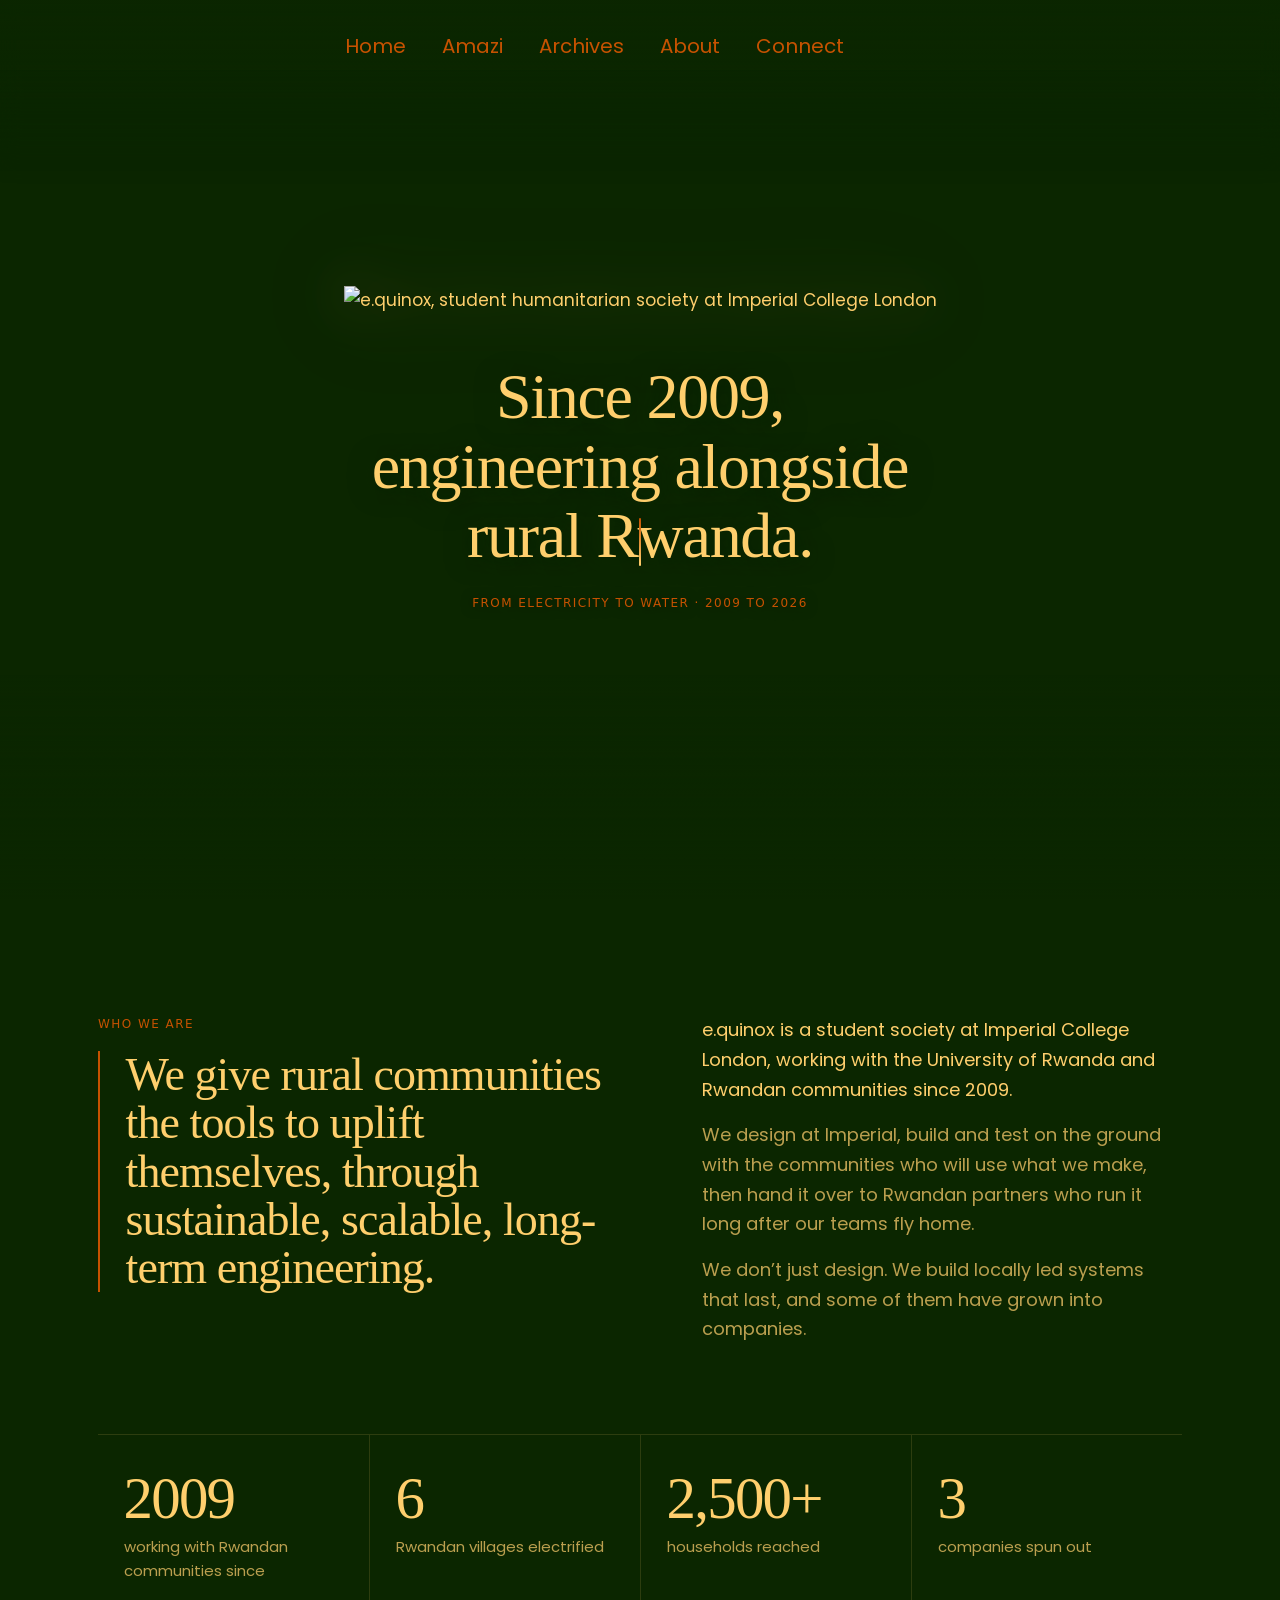
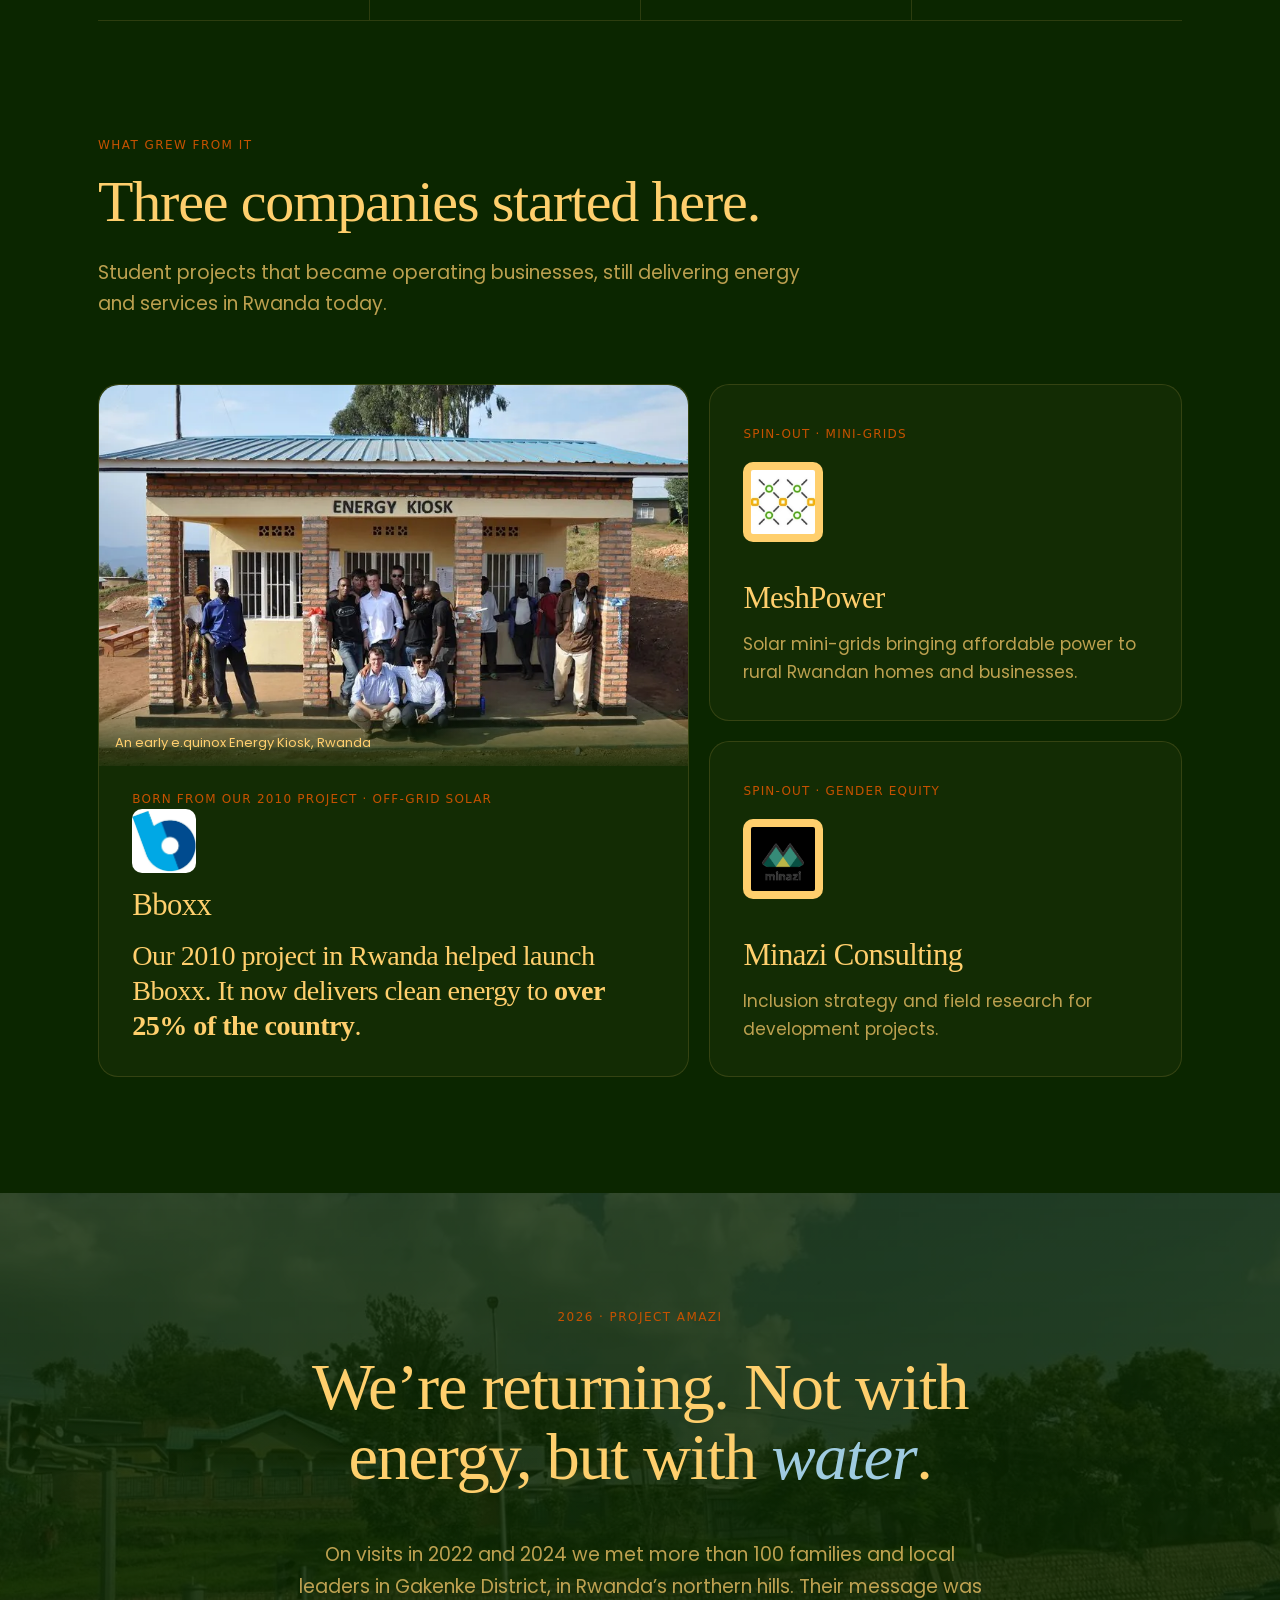
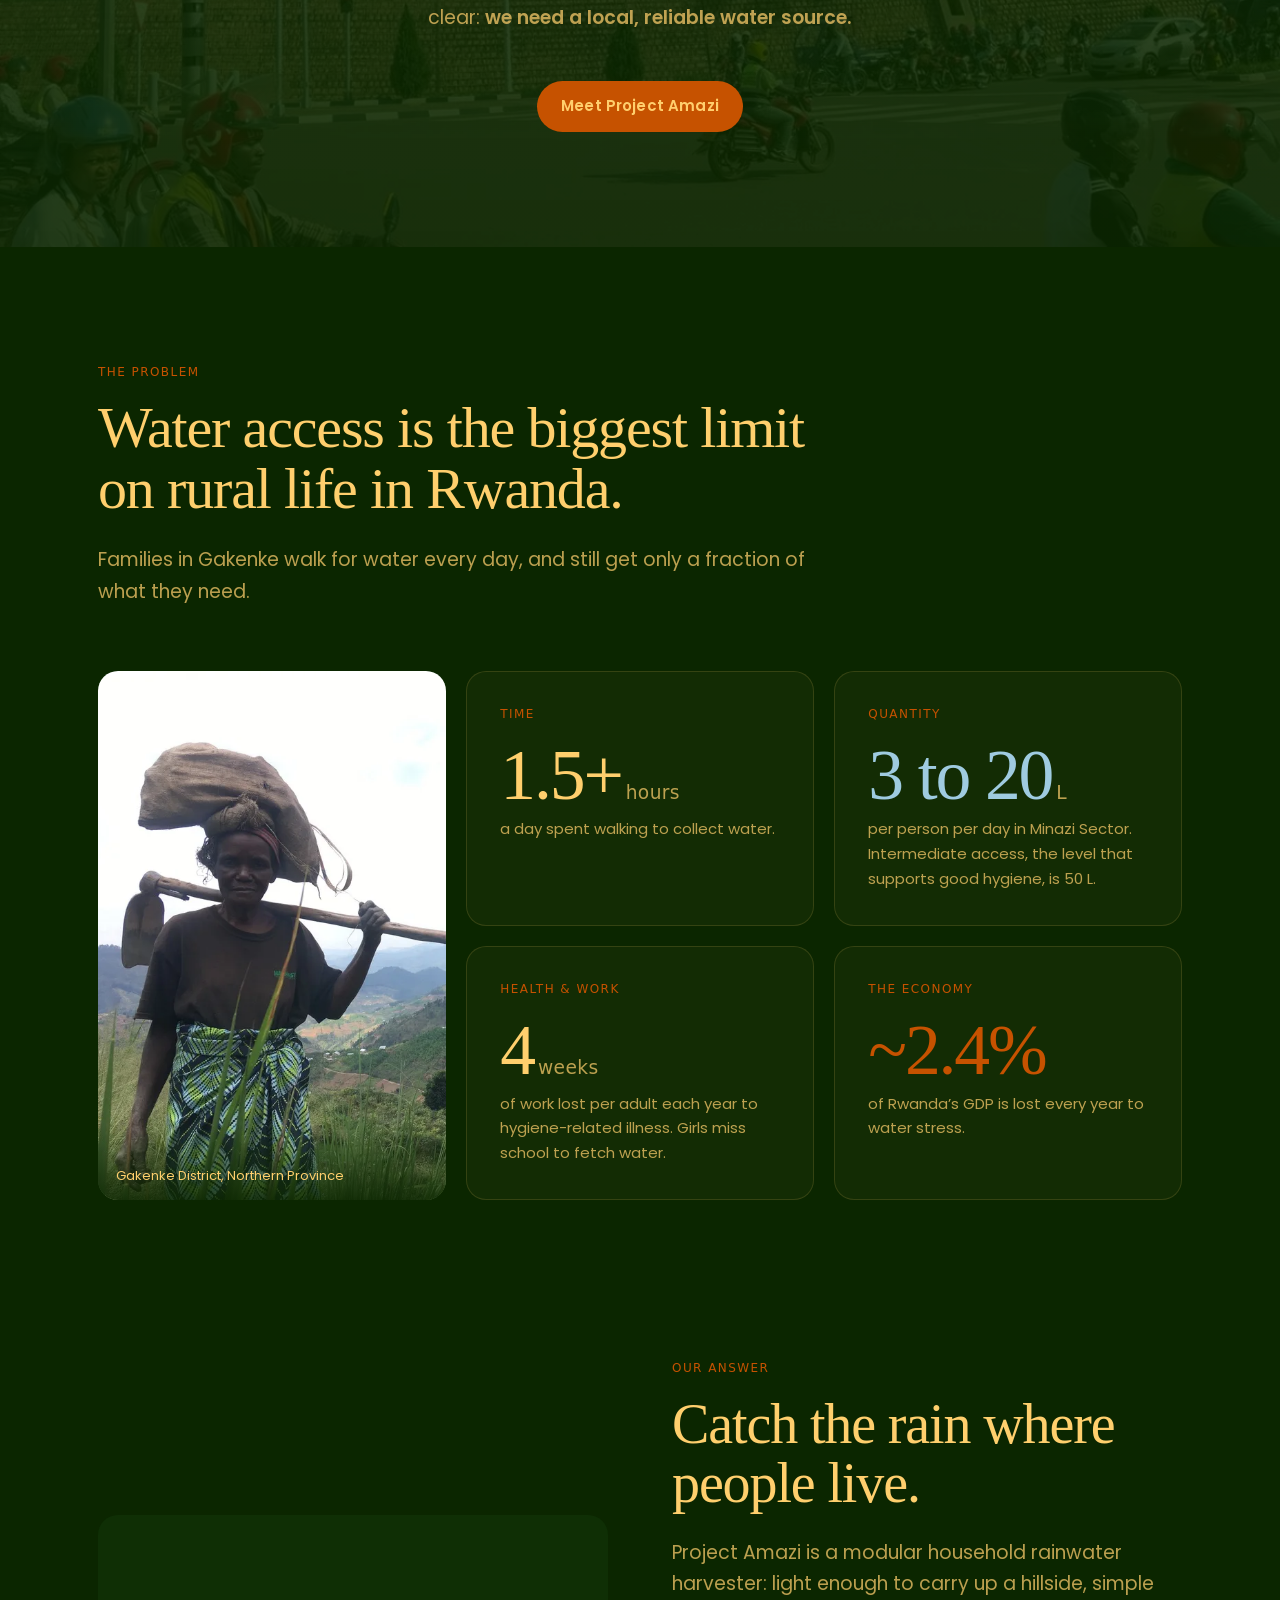
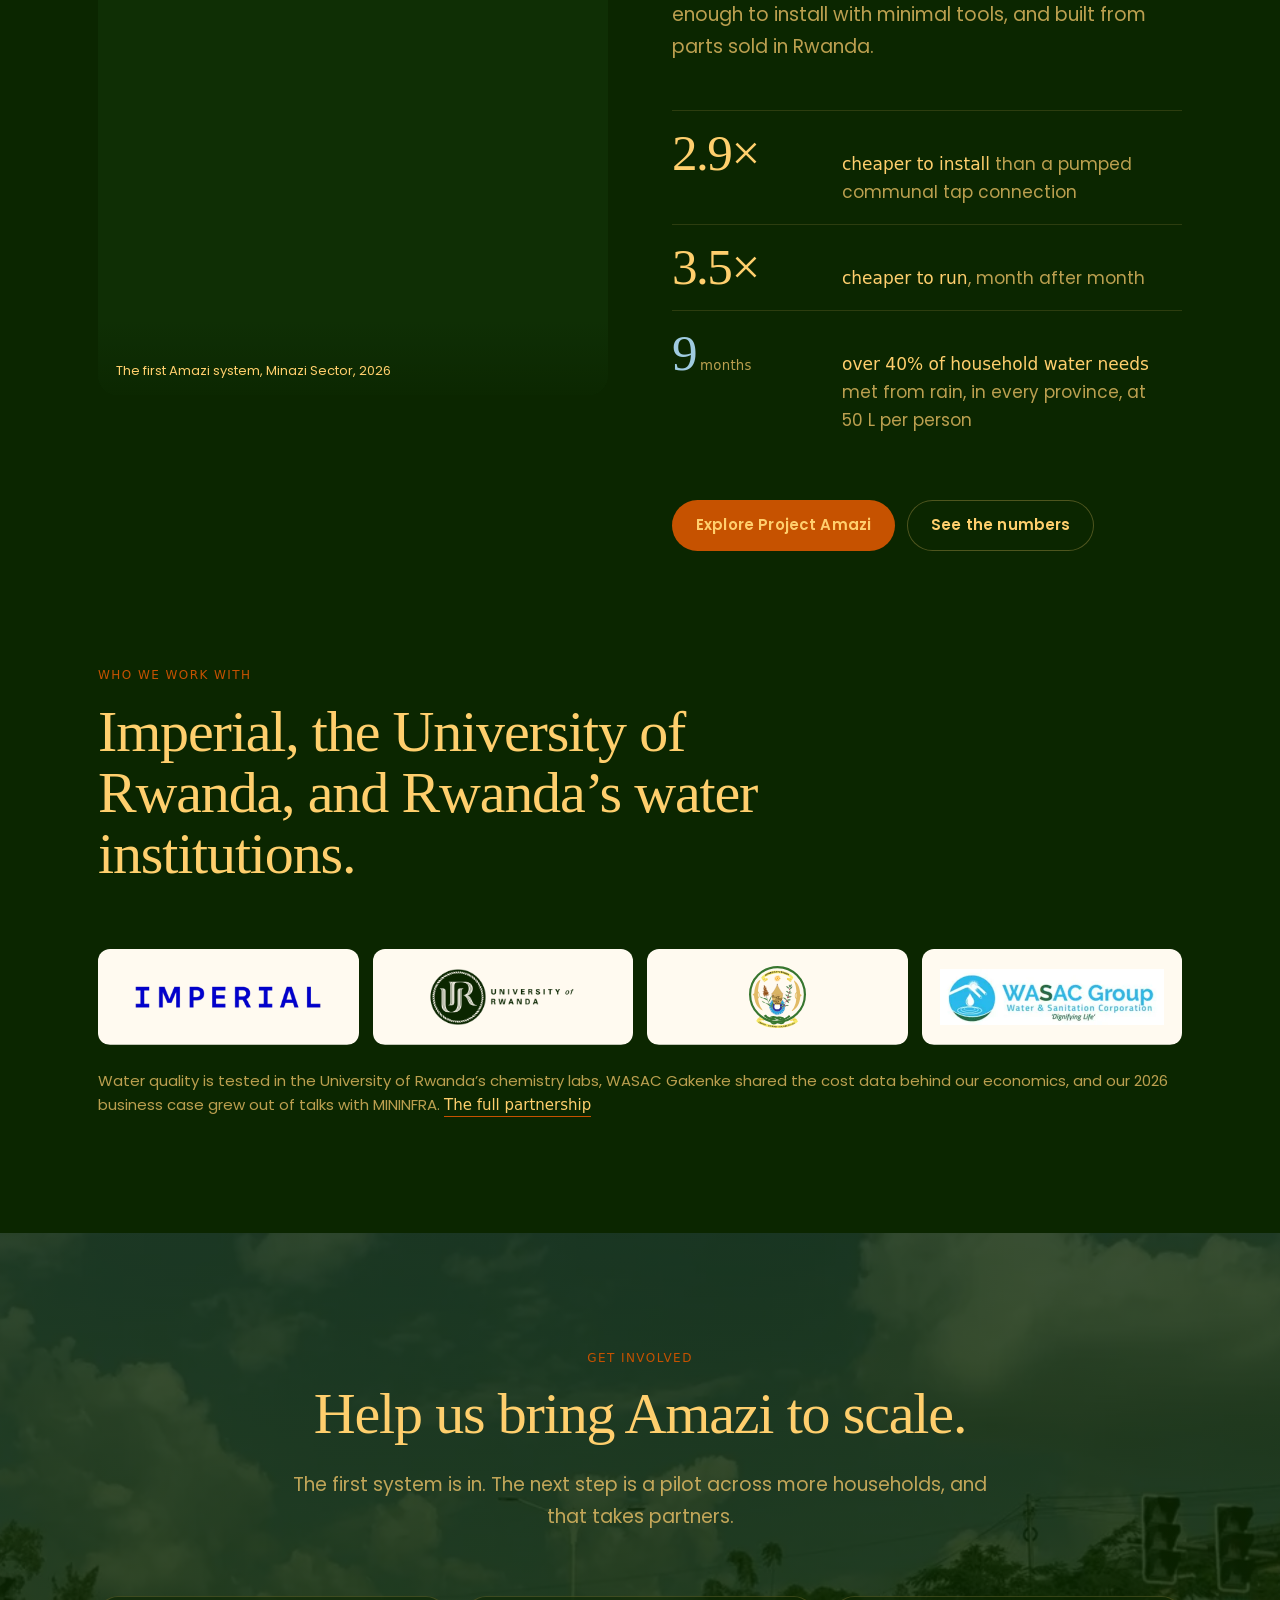
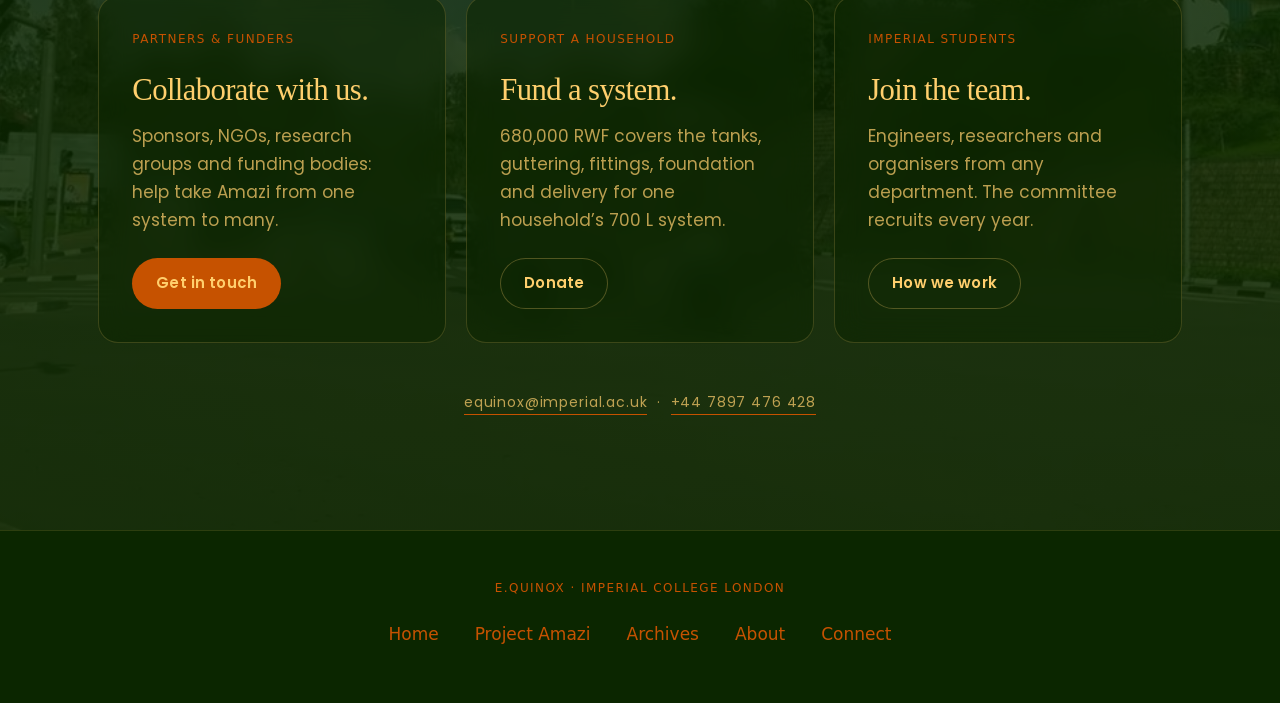
==== commit abf5f817: "Sweep: fact-check copy, unify About/Connect/Archive on shared design system - Correct copy against t" ====
--- a/index.html
+++ b/index.html
@@ -4,7 +4,7 @@
     <meta charset="UTF-8">
     <meta name="viewport" content="width=device-width, initial-scale=1.0">
     <title>e.quinox · engineering with rural Rwanda since 2009</title>
-    <meta name="description" content="e.quinox is a student-led humanitarian society at Imperial College London. Since 2009 we have worked with rural Rwandan communities on energy, and now water: Project Amazi, a deployable household rainwater harvester.">
+    <meta name="description" content="e.quinox is a student society at Imperial College London. Since 2009 we have worked with rural Rwandan communities on energy, and now on water: Project Amazi, a deployable household rainwater harvester.">
 
     <!-- Fonts -->
     <link rel="preconnect" href="https://fonts.googleapis.com">
@@ -68,8 +68,8 @@
                     </div>
                     <div class="intro__body">
                         <p>
-                            e.quinox is a student-led humanitarian society at Imperial College
-                            London, working with the University of Rwanda since 2009.
+                            e.quinox is a student society at Imperial College London, working
+                            with the University of Rwanda and Rwandan communities since 2009.
                         </p>
                         <p>
                             We design at Imperial, build and test on the ground with the
@@ -86,7 +86,7 @@
                 <div class="record" data-reveal data-stagger aria-label="Track record">
                     <div>
                         <p class="num">2009</p>
-                        <p class="num-label">founded at Imperial College London</p>
+                        <p class="num-label">working with Rwandan communities since</p>
                     </div>
                     <div>
                         <p class="num" data-count-to="6">6</p>
@@ -119,8 +119,8 @@
                 <div class="spinouts" data-reveal data-stagger>
                     <article class="card">
                         <figure class="spinout__photo">
-                            <img src="static/images/2009-800w.webp" alt="The e.quinox team and community members outside the first Energy Kiosk in Rwanda" loading="lazy" decoding="async">
-                            <figcaption>The first e.quinox Energy Kiosk, Rwanda, 2009</figcaption>
+                            <img src="static/images/2009-800w.webp" alt="The e.quinox team and community members outside an Energy Kiosk in Rwanda" loading="lazy" decoding="async">
+                            <figcaption>An early e.quinox Energy Kiosk, Rwanda</figcaption>
                         </figure>
                         <span class="spinout__tag">Born from our 2010 project · Off-grid solar</span>
                         <div class="spinout__body">
@@ -161,7 +161,7 @@
                 <blockquote class="display">We&rsquo;re returning. Not with energy, but with <em>water</em>.</blockquote>
                 <p class="turn__lead" style="margin-top: var(--space-4);">
                     On visits in 2022 and 2024 we met more than 100 families and local
-                    leaders in the hills of Gakenke District. Their message was clear:
+                    leaders in Gakenke District, in Rwanda&rsquo;s northern hills. Their message was clear:
                     <strong>we need a local, reliable water source.</strong>
                 </p>
                 <a class="button-warm" href="/amazi.html">Meet Project Amazi</a>
@@ -173,7 +173,7 @@
             <div class="wrap">
                 <header class="head" data-reveal>
                     <p class="eyebrow">The problem</p>
-                    <h2 class="display" id="problem-h">Water is the biggest limit on rural life in Rwanda.</h2>
+                    <h2 class="display" id="problem-h">Water access is the biggest limit on rural life in Rwanda.</h2>
                     <p class="head__lede">
                         Families in Gakenke walk for water every day, and still get only a
                         fraction of what they need.
@@ -187,14 +187,14 @@
                     </figure>
                     <article class="card">
                         <p class="eyebrow">Time</p>
-                        <p class="num">1.5<small>hours</small></p>
-                        <p class="num-label">spent walking to collect water, every day.</p>
+                        <p class="num">1.5+<small>hours</small></p>
+                        <p class="num-label">a day spent walking to collect water.</p>
                     </article>
                     <article class="card">
                         <p class="eyebrow">Quantity</p>
-                        <p class="num num--water">3&ndash;20<small>L / day</small></p>
-                        <p class="num-label">per person in Minazi Sector. Intermediate access, the level
-                            that supports good hygiene, is around 50&nbsp;L.</p>
+                        <p class="num num--water">3 to 20<small>L</small></p>
+                        <p class="num-label">per person per day in Minazi Sector. Intermediate access, the level
+                            that supports good hygiene, is 50&nbsp;L.</p>
                     </article>
                     <article class="card">
                         <p class="eyebrow">Health &amp; work</p>
@@ -227,13 +227,13 @@
                     <h2 class="display" id="answer-h" style="font-size: clamp(34px, 4.6vw, 56px); margin: var(--space-2) 0 0;">Catch the rain where people live.</h2>
                     <p class="head__lede">
                         Project Amazi is a modular household rainwater harvester: light
-                        enough to carry up a hillside, simple enough for local technicians to
-                        install, and built from parts sold in Rwanda.
+                        enough to carry up a hillside, simple enough to install with minimal
+                        tools, and built from parts sold in Rwanda.
                     </p>
                     <div class="solution__stats">
                         <div><p class="num" data-count-to="3.2" data-count-decimals="1" data-count-suffix="&times;">3.2&times;</p><p><strong>cheaper to install</strong> than a pumped communal tap connection</p></div>
                         <div><p class="num" data-count-to="3.8" data-count-decimals="1" data-count-suffix="&times;">3.8&times;</p><p><strong>cheaper to run</strong>, month after month</p></div>
-                        <div><p class="num num--water">9<small>months</small></p><p><strong>over 40% of household water needs</strong> met from rain, in every province</p></div>
+                        <div><p class="num num--water">9<small>months</small></p><p><strong>over 40% of household water needs</strong> met from rain, in every province, at 50&nbsp;L per person</p></div>
                     </div>
                     <div class="actions">
                         <a class="button-warm" href="/amazi.html">Explore Project Amazi</a>
@@ -259,7 +259,7 @@
                 <p class="logos__note" data-reveal>
                     Water quality is tested in the University of Rwanda&rsquo;s chemistry labs,
                     WASAC Gakenke shared the cost data behind our economics, and our 2026
-                    business case was developed with MININFRA.
+                    business case grew out of talks with MININFRA.
                     <a class="link-arrow" href="/amazi.html#partners">The full partnership</a>
                 </p>
             </div>
--- a/static/auxcss/header.css
+++ b/static/auxcss/header.css
@@ -152,6 +152,7 @@
 }
 
 /* Socials */
+.header__socials[hidden] { display: flex; visibility: hidden; } /* keeps the nav centred */
 .header__socials {
     display: flex;
     gap: 4px;
--- a/static/css/index.css
+++ b/static/css/index.css
@@ -16,6 +16,7 @@
     --wrap: 1180px;
     --gutter: clamp(16px, 4vw, 48px);
     --section-y: clamp(72px, 9vw, 120px);
+    --logo-tile: #fffaf0;
 }
 
 html { scroll-behavior: smooth; }
@@ -40,6 +41,32 @@
 .section { padding: var(--section-y) 0; }
 .section--tight { padding-top: 0; }
 .section + .section--rule { border-top: 1px solid var(--line); }
+
+/* ---------- Pages without a photo hero (about, connect, archive) ---------- */
+
+.page-top { padding-top: calc(var(--section-y) + 64px); }
+.page-title { font-size: clamp(40px, 6vw, 72px); margin: var(--space-2) 0 var(--space-3); color: var(--yellow); }
+.page-split {
+    display: grid;
+    grid-template-columns: minmax(0, 1.05fr) minmax(0, 1fr);
+    gap: clamp(28px, 5vw, 72px);
+    align-items: center;
+}
+@media (max-width: 900px) { .page-split { grid-template-columns: minmax(0, 1fr); } }
+
+.list-dash { list-style: none; margin: 0; padding: 0; display: grid; gap: 10px; }
+.list-dash li { position: relative; padding-left: 28px; color: var(--ink-soft); }
+.list-dash li::before {
+    content: "";
+    position: absolute;
+    left: 0;
+    top: 0.8em;
+    width: 16px;
+    height: 2px;
+    border-radius: 2px;
+    background: linear-gradient(90deg, var(--rust), var(--yellow));
+}
+.list-dash strong { color: var(--yellow); }
 
 /* ---------- Section heads ---------- */
 
@@ -404,7 +431,7 @@
 }
 .spinout__logo--light img { background: var(--yellow); padding: 8px; }
 .spinout__tag { font-size: 12px; letter-spacing: 0.1em; text-transform: uppercase; color: var(--rust); font-weight: 500; }
-.spinout__big { font-family: var(--font-display); font-weight: 300; font-size: clamp(22px, 2.2vw, 30px); line-height: 1.25; color: var(--yellow); margin: var(--space-2) 0 0; }
+.spinout__big { font-family: var(--font-display); font-weight: 300; font-variation-settings: 'SOFT' 50, 'opsz' 144; letter-spacing: var(--tracking-tight); font-size: clamp(22px, 2.2vw, 30px); line-height: 1.25; color: var(--yellow); margin: var(--space-2) 0 0; }
 @media (max-width: 760px) {
     .spinouts { grid-template-columns: minmax(0, 1fr); }
     .spinouts .card:first-child { grid-row: auto; }
@@ -437,6 +464,7 @@
     gap: clamp(14px, 1.6vw, 20px);
 }
 .problem .photo { grid-row: span 2; min-height: 420px; }
+.problem .photo img { object-position: 0% 25%; }
 .problem .card { display: flex; flex-direction: column; }
 @media (max-width: 960px) {
     .problem { grid-template-columns: minmax(0, 1fr) minmax(0, 1fr); }
@@ -485,7 +513,7 @@
     gap: 14px;
 }
 .logos li {
-    background: var(--yellow);
+    background: var(--logo-tile);
     border-radius: var(--radius);
     height: 96px;
     display: grid;
@@ -493,7 +521,7 @@
     padding: 14px 18px;
     box-sizing: border-box;
 }
-.logos img { max-width: 100%; max-height: 62px; object-fit: contain; }
+.logos img { width: 100%; height: 100%; max-height: 62px; object-fit: contain; }
 .logos__note { margin-top: var(--space-3); color: var(--ink-soft); font-size: 15px; }
 
 /* ================================================================
@@ -1023,8 +1051,8 @@
 .partner-list { list-style: none; margin: 0; padding: 0; }
 .partner-list li { display: grid; grid-template-columns: 112px minmax(0, 1fr); gap: 16px; align-items: center; padding: 14px 0; border-top: 1px solid var(--line); }
 .partner-list li:first-child { border-top: 0; }
-.partner-list .lg { width: 112px; height: 60px; border-radius: 12px; background: var(--yellow); display: grid; place-items: center; padding: 8px; box-sizing: border-box; }
-.partner-list .lg img { max-width: 100%; max-height: 100%; object-fit: contain; }
+.partner-list .lg { width: 112px; height: 60px; border-radius: 12px; background: var(--logo-tile); display: grid; place-items: center; padding: 8px; box-sizing: border-box; }
+.partner-list .lg img { width: 100%; height: 100%; object-fit: contain; }
 .partner-list b { display: block; color: var(--yellow); font-weight: 600; font-size: 15px; }
 .partner-list span { font-size: 14px; color: var(--ink-soft); }
 .chips { list-style: none; margin: 0; padding: 0; display: flex; flex-wrap: wrap; gap: 10px; }
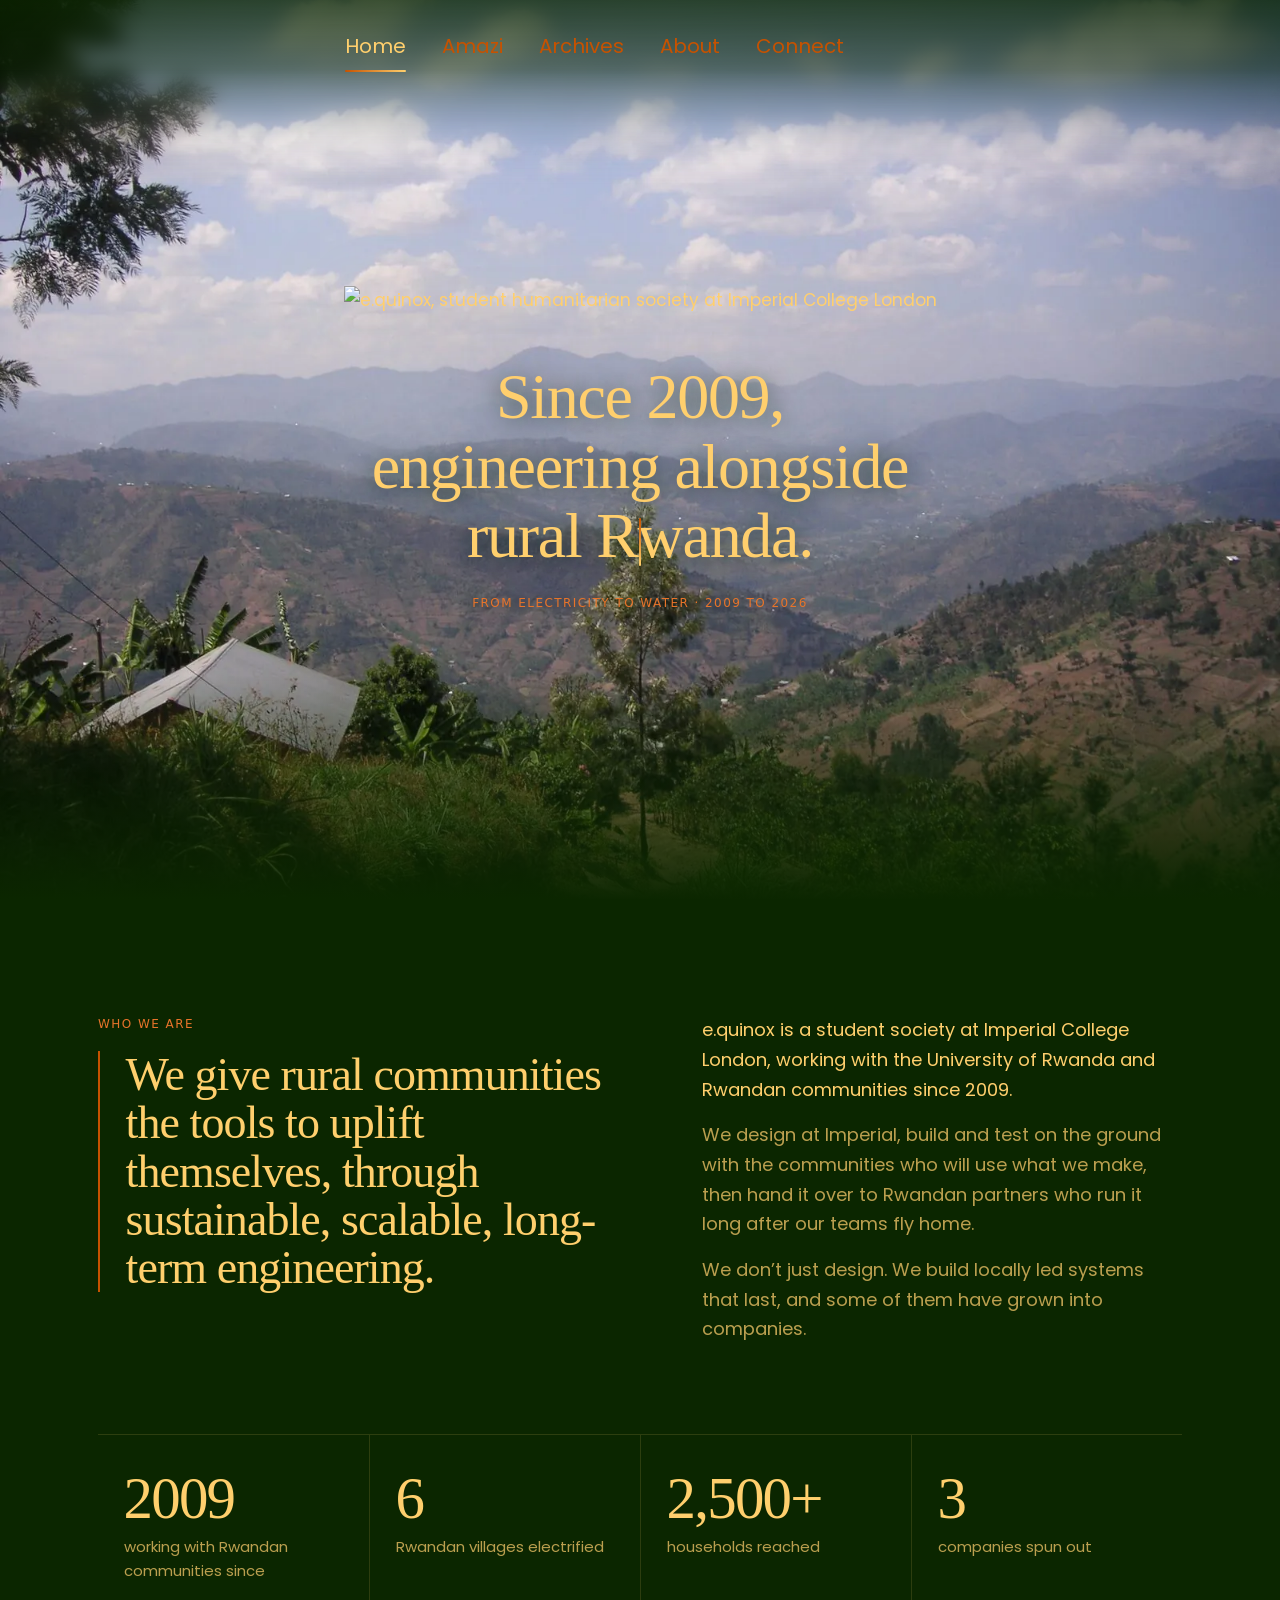
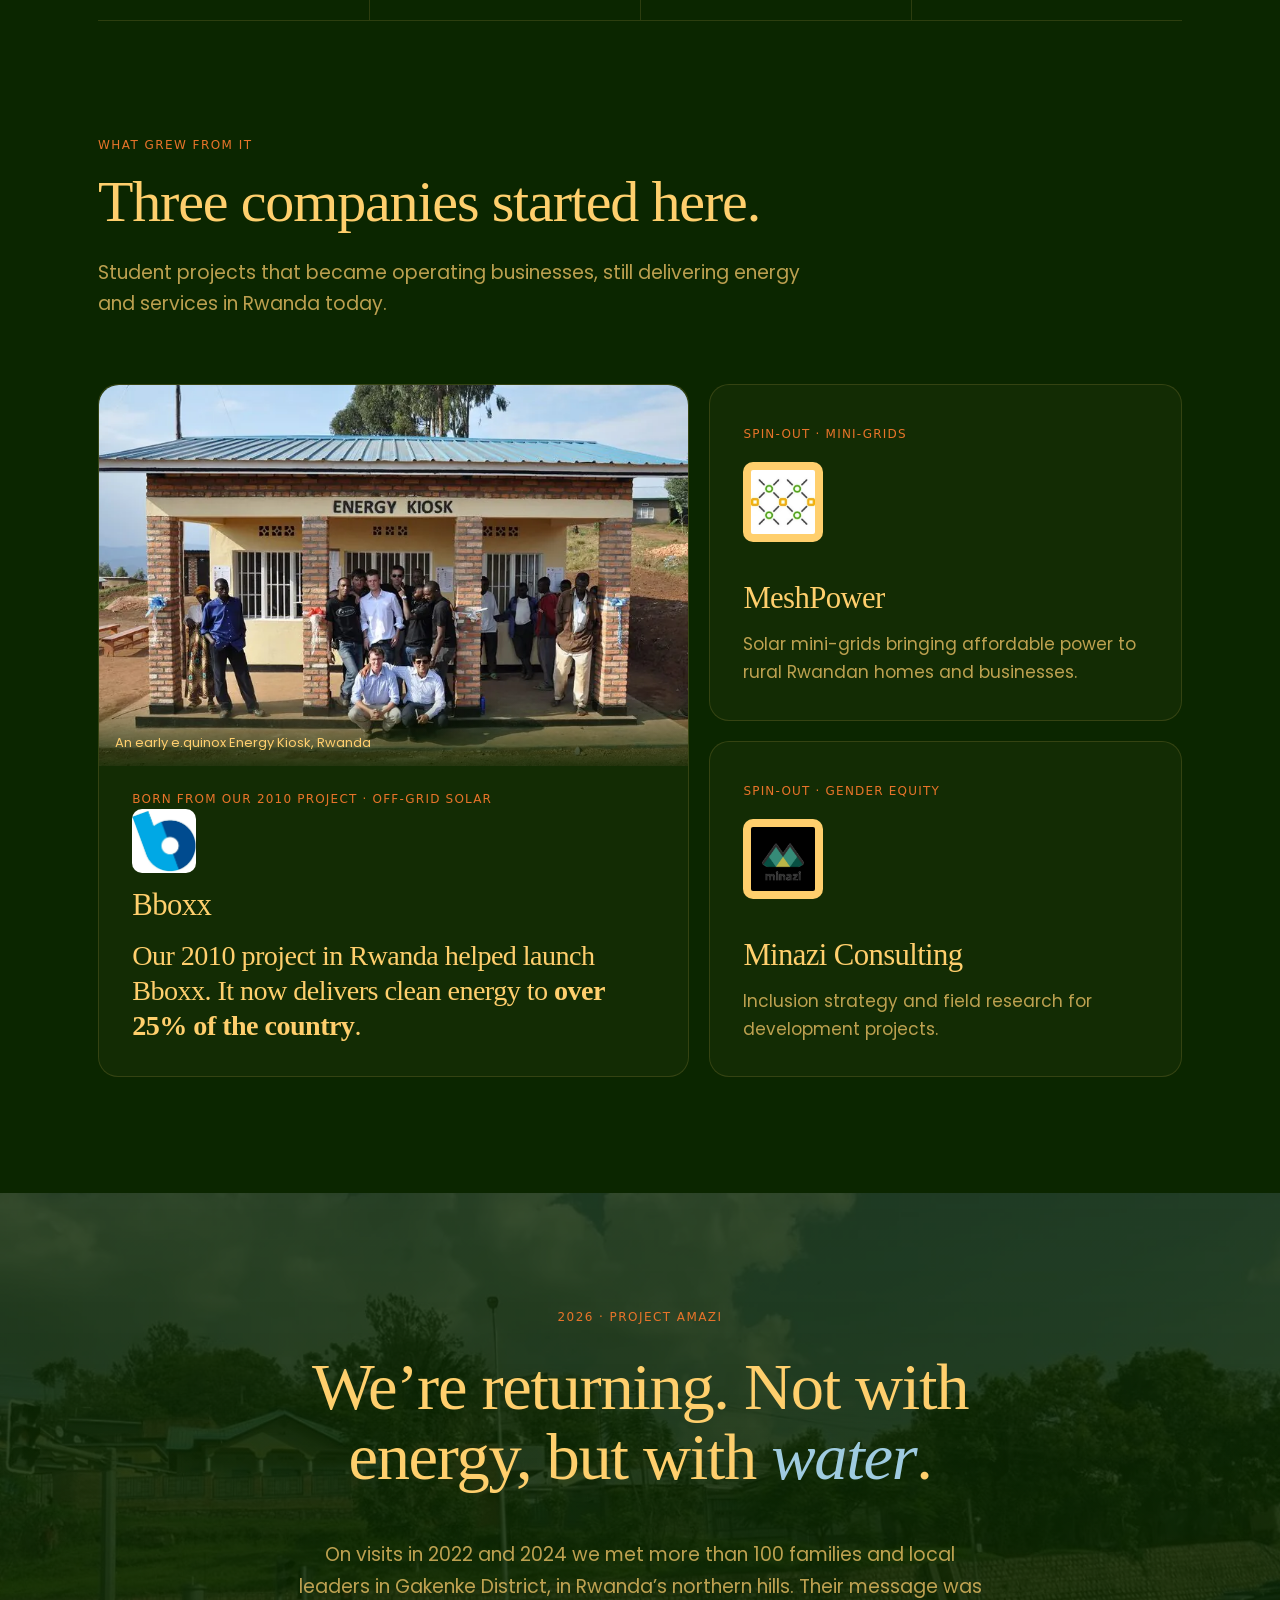
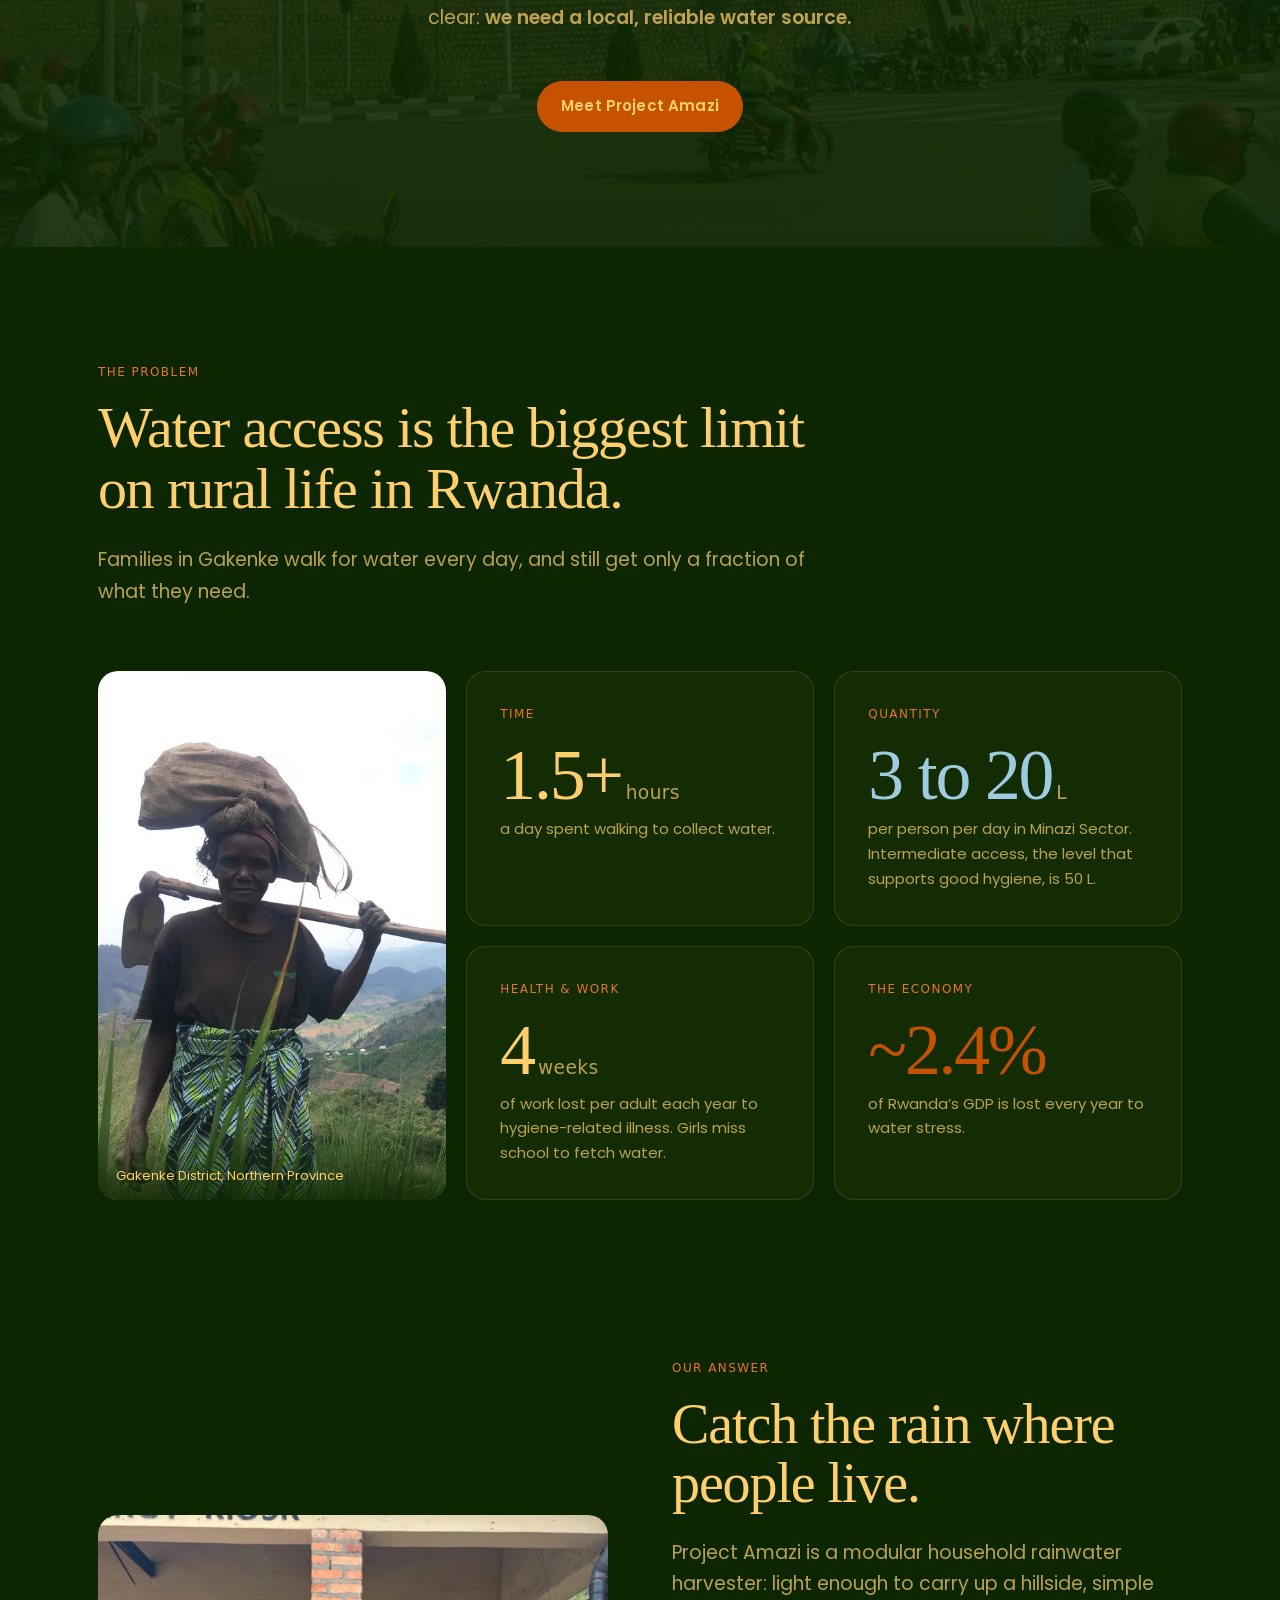
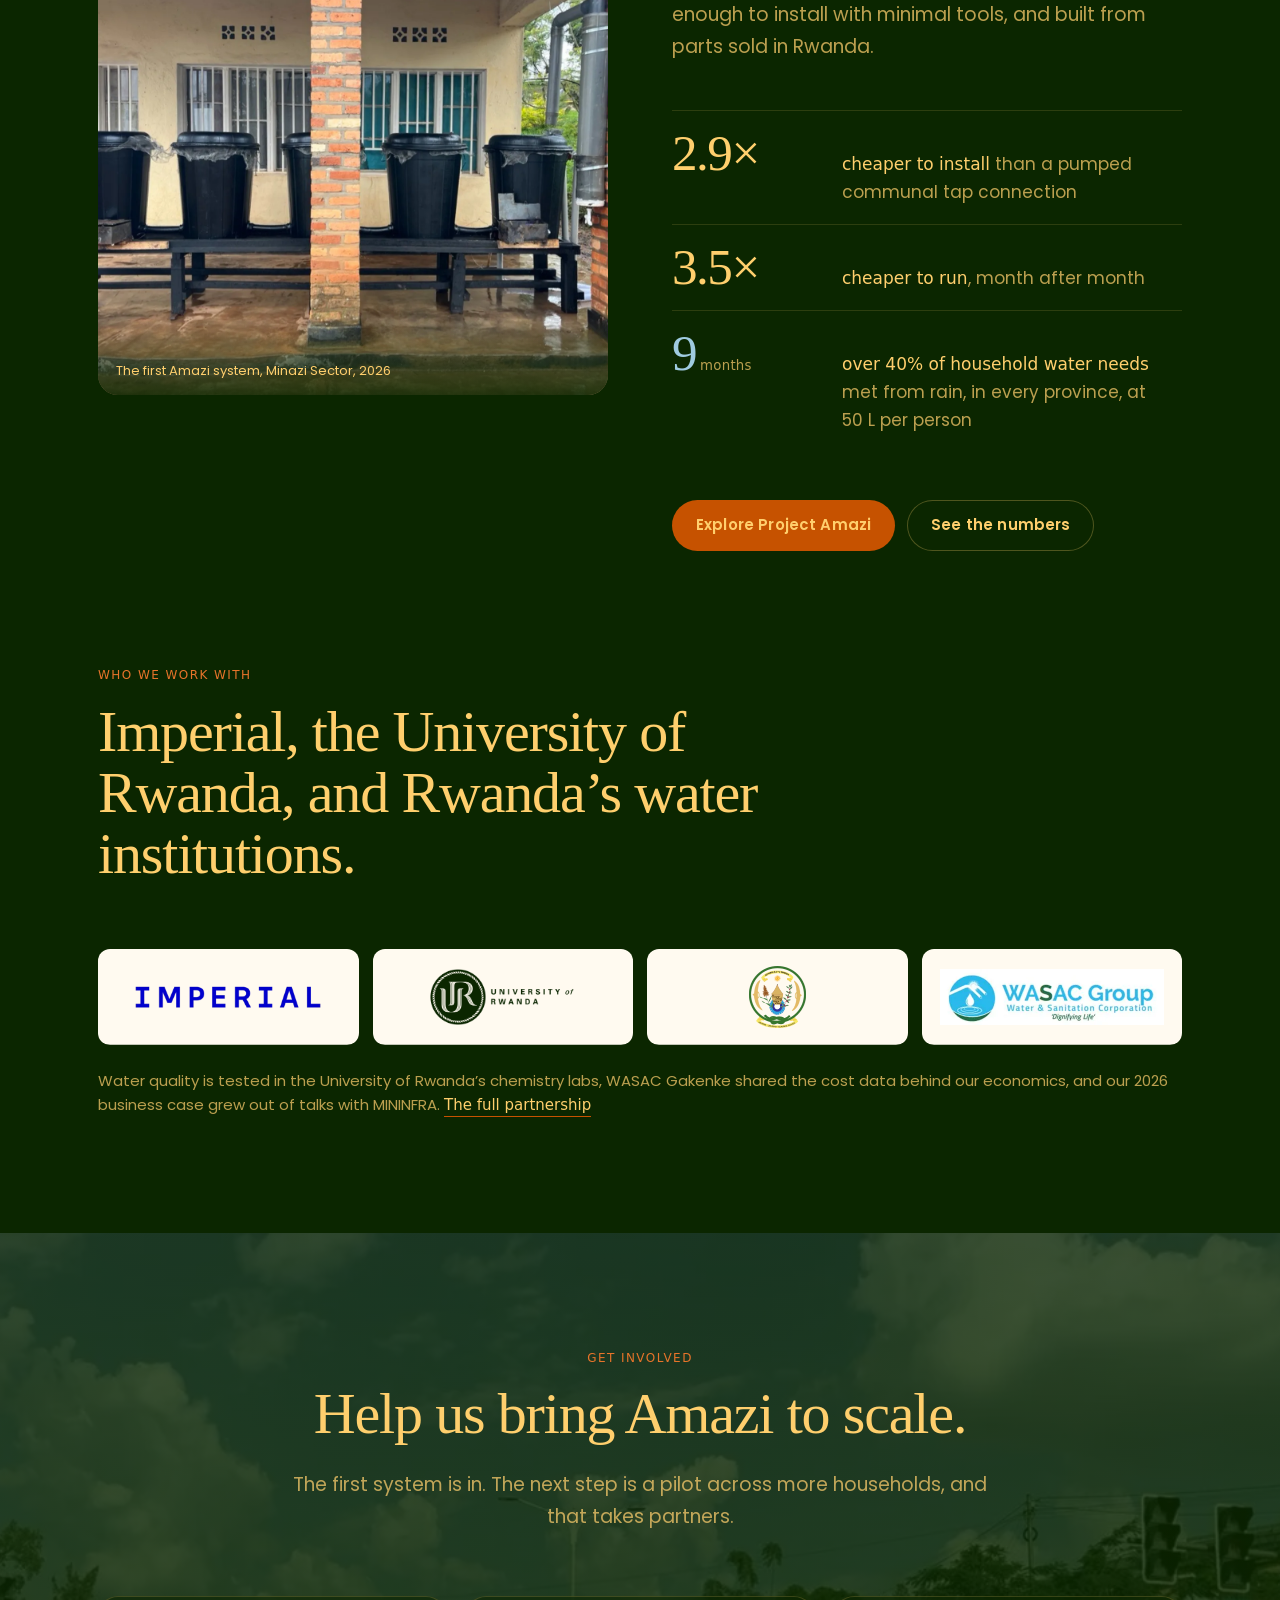
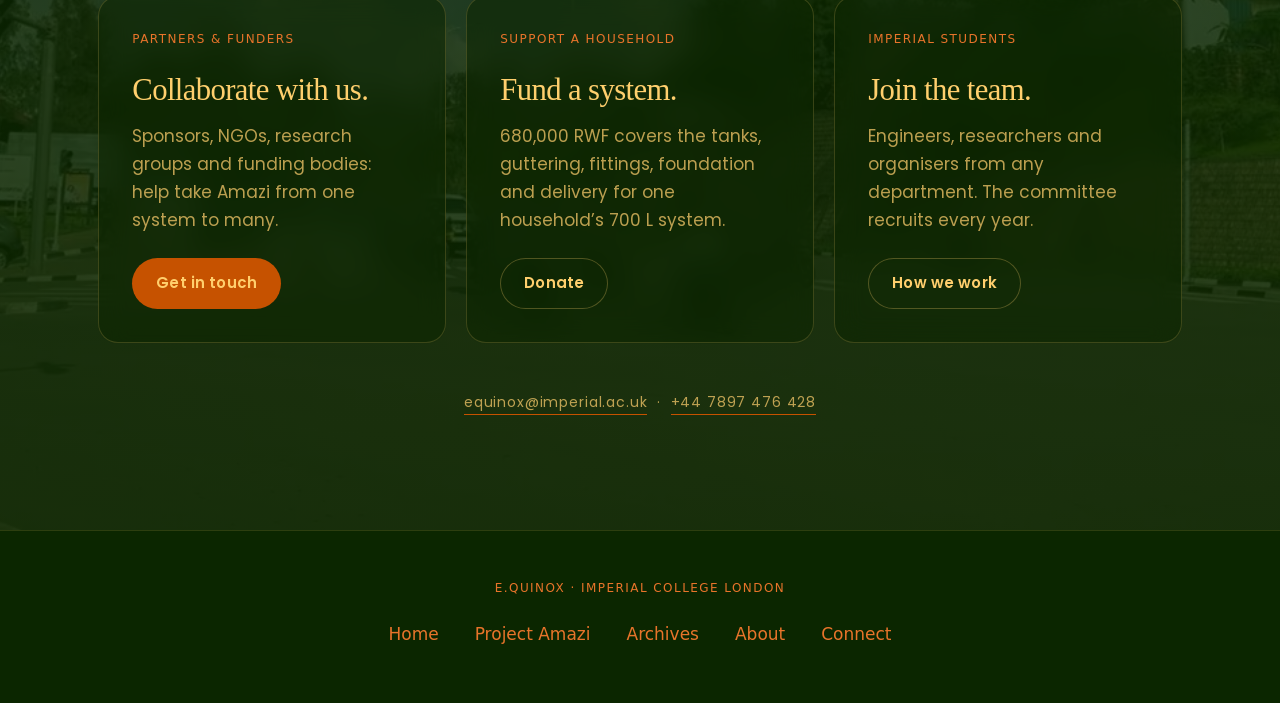
==== commit 4c4b6025: "Sweep: motion, accessibility, SEO and asset fixes from code audit - Remove hero scroll parallax and " ====
--- a/index.html
+++ b/index.html
@@ -3,8 +3,14 @@
 <head>
     <meta charset="UTF-8">
     <meta name="viewport" content="width=device-width, initial-scale=1.0">
+    <meta name="theme-color" content="#0b2600">
     <title>e.quinox · engineering with rural Rwanda since 2009</title>
     <meta name="description" content="e.quinox is a student society at Imperial College London. Since 2009 we have worked with rural Rwandan communities on energy, and now on water: Project Amazi, a deployable household rainwater harvester.">
+    <meta property="og:title" content="e.quinox · engineering with rural Rwanda since 2009">
+    <meta property="og:description" content="A student society at Imperial College London, working with rural Rwandan communities since 2009. Now bringing water with Project Amazi.">
+    <meta property="og:image" content="https://equinoxicl.com/static/images/landing-1600w.jpg">
+    <meta property="og:url" content="https://equinoxicl.com/">
+    <meta property="og:type" content="website">
 
     <!-- Fonts -->
     <link rel="preconnect" href="https://fonts.googleapis.com">
@@ -12,7 +18,8 @@
     <link href="https://fonts.googleapis.com/css2?family=Fraunces:opsz,wght@9..144,300;9..144,400&family=Poppins:wght@300;400;500;600&display=swap" rel="stylesheet">
 
     <!-- Preload LCP hero image -->
-    <link rel="preload" as="image" href="static/images/landing-1600w.webp" type="image/webp" fetchpriority="high" media="(min-width: 801px)">
+    <link rel="preload" as="image" href="static/images/landing-1600w.webp" type="image/webp" fetchpriority="high" media="(min-width: 801px) and (max-width: 1600px)">
+    <link rel="preload" as="image" href="static/images/landing-2400w.webp" type="image/webp" fetchpriority="high" media="(min-width: 1601px)">
 
     <!-- CSS -->
     <link rel="stylesheet" href="static/auxcss/helper.css">
@@ -253,7 +260,7 @@
                 <ul class="logos" data-reveal data-stagger>
                     <li><img src="static/images/partners/imperial-alpha-600w.webp" alt="Imperial College London" loading="lazy"></li>
                     <li><img src="static/images/partners/ur-green-800w.webp" alt="University of Rwanda" loading="lazy"></li>
-                    <li><img src="static/images/partners/rw-coa.svg" alt="Republic of Rwanda coat of arms, for MININFRA" loading="lazy"></li>
+                    <li><img src="static/images/partners/rw-coa-248h.webp" alt="Republic of Rwanda coat of arms, for MININFRA" loading="lazy"></li>
                     <li><img src="static/images/partners/wasac-448w.webp" alt="WASAC" loading="lazy"></li>
                 </ul>
                 <p class="logos__note" data-reveal>
--- a/static/auxcss/helper.css
+++ b/static/auxcss/helper.css
@@ -10,6 +10,7 @@
     --yellow-hover: #cca64c;
     --rust: #c65200;
     --darkrust: #963200;
+    --rust-text: #e8742a;   /* rust lifted to pass AA on green for small text */
 
     /* Semantic aliases */
     --bg: var(--green);
@@ -49,14 +50,6 @@
     --dur-mid: 600ms;
     --dur-slow: 480ms;
     --dur-reveal: 900ms;
-}
-
-/* ================================================================
-   Stagger primitive — children of [data-stagger] inherit a delay
-   indexed via --i (set by JS in scroll.js when parent enters view).
-   ================================================================ */
-[data-stagger] > * {
-    transition-delay: calc(var(--i, 0) * 80ms);
 }
 
 /* ================================================================
@@ -148,7 +141,7 @@
     font-size: 12px;
     letter-spacing: var(--tracking-eyebrow);
     text-transform: uppercase;
-    color: var(--rust);
+    color: var(--rust-text);
 }
 
 /* Spinoff project name — used in about.html’s impact cards */
--- a/static/css/index.css
+++ b/static/css/index.css
@@ -19,7 +19,8 @@
     --logo-tile: #fffaf0;
 }
 
-html { scroll-behavior: smooth; }
+html { scroll-behavior: smooth; scroll-padding-top: 88px; }
+html:has(.chapters) { scroll-padding-top: 150px; }
 
 body {
     background-color: var(--green);
@@ -254,7 +255,6 @@
     height: 100%;
     object-fit: cover;
     object-position: center 60%;
-    will-change: transform;
 }
 .hero__vignette {
     position: absolute;
@@ -279,7 +279,6 @@
     opacity: 0;
     transform: translateY(32px) scale(0.9);
     animation: logoLand 1.5s var(--ease-spring) 0.15s forwards;
-    will-change: transform, opacity;
 }
 @keyframes logoLand { to { opacity: 1; transform: none; } }
 
@@ -303,7 +302,7 @@
 
 .hero__copy .eyebrow {
     margin-top: var(--space-3);
-    color: var(--rust);
+    color: var(--rust-text);
     text-shadow: 0 1px 12px rgba(11, 38, 0, 0.6);
     opacity: 0;
     transform: translateY(12px);
@@ -430,7 +429,7 @@
     border-radius: 10px;
 }
 .spinout__logo--light img { background: var(--yellow); padding: 8px; }
-.spinout__tag { font-size: 12px; letter-spacing: 0.1em; text-transform: uppercase; color: var(--rust); font-weight: 500; }
+.spinout__tag { font-size: 12px; letter-spacing: 0.1em; text-transform: uppercase; color: var(--rust-text); font-weight: 500; }
 .spinout__big { font-family: var(--font-display); font-weight: 300; font-variation-settings: 'SOFT' 50, 'opsz' 144; letter-spacing: var(--tracking-tight); font-size: clamp(22px, 2.2vw, 30px); line-height: 1.25; color: var(--yellow); margin: var(--space-2) 0 0; }
 @media (max-width: 760px) {
     .spinouts { grid-template-columns: minmax(0, 1fr); }
@@ -557,7 +556,7 @@
 .site-footer p { margin: 0; }
 .site-footer__nav { display: flex; gap: var(--space-2); flex-wrap: wrap; justify-content: center; }
 .site-footer__nav a {
-    color: var(--rust);
+    color: var(--rust-text);
     font-weight: 500;
     padding: 6px 10px;
     transition: color var(--dur-warm) var(--ease-warm);
@@ -869,7 +868,7 @@
 .cost-table { width: 100%; border-collapse: collapse; font-size: 14px; font-variant-numeric: tabular-nums; }
 .cost-table th, .cost-table td { padding: 9px 8px; text-align: right; border-top: 1px solid var(--line); }
 .cost-table th:first-child, .cost-table td:first-child { text-align: left; padding-left: 0; }
-.cost-table thead th { font-size: 11px; letter-spacing: 0.1em; text-transform: uppercase; font-weight: 500; color: var(--rust); border-top: 0; }
+.cost-table thead th { font-size: 11px; letter-spacing: 0.1em; text-transform: uppercase; font-weight: 500; color: var(--rust-text); border-top: 0; }
 .cost-table tbody td { color: var(--ink-soft); }
 .cost-table tfoot td { color: var(--yellow); font-weight: 600; border-top: 1px solid var(--line-strong); }
 .cost-table .up { color: var(--rust); }
@@ -915,7 +914,7 @@
 .prov-table { width: 100%; border-collapse: collapse; font-size: 14px; font-variant-numeric: tabular-nums; }
 .prov-table th, .prov-table td { padding: 10px 8px; text-align: right; border-top: 1px solid var(--line); }
 .prov-table th:first-child, .prov-table td:first-child { text-align: left; padding-left: 0; }
-.prov-table thead th { font-size: 11px; letter-spacing: 0.08em; text-transform: uppercase; font-weight: 500; color: var(--rust); border-top: 0; vertical-align: bottom; }
+.prov-table thead th { font-size: 11px; letter-spacing: 0.08em; text-transform: uppercase; font-weight: 500; color: var(--rust-text); border-top: 0; vertical-align: bottom; }
 .prov-table tbody tr { cursor: pointer; transition: background-color var(--dur-warm) var(--ease-warm); }
 .prov-table tbody tr:hover, .prov-table tbody tr.is-focus { background: var(--panel-hi); }
 .prov-table td:first-child { color: var(--yellow); white-space: nowrap; }
@@ -929,7 +928,7 @@
 .quality { width: 100%; border-collapse: collapse; font-size: 14px; font-variant-numeric: tabular-nums; min-width: 640px; }
 .quality th, .quality td { padding: 12px 10px; text-align: right; border-top: 1px solid var(--line); }
 .quality th:first-child, .quality td:first-child { text-align: left; padding-left: 0; }
-.quality thead th { font-size: 11px; letter-spacing: 0.08em; text-transform: uppercase; font-weight: 500; color: var(--rust); border-top: 0; vertical-align: bottom; line-height: 1.4; }
+.quality thead th { font-size: 11px; letter-spacing: 0.08em; text-transform: uppercase; font-weight: 500; color: var(--rust-text); border-top: 0; vertical-align: bottom; line-height: 1.4; }
 .quality thead th.hl { color: var(--water); }
 .quality tbody th { font-weight: 500; color: var(--yellow); }
 .quality tbody th small { display: block; font-weight: 400; font-size: 12px; color: var(--ink-faint); }
@@ -1072,8 +1071,12 @@
 [data-reveal][data-stagger] > * {
     opacity: 0;
     transform: translateY(22px);
-    transition: opacity 800ms var(--ease-warm), transform 800ms var(--ease-warm), border-color var(--dur-warm) var(--ease-warm);
-    transition-delay: calc(var(--i, 0) * 90ms);
+    /* Only the entrance is staggered; hover changes stay instant. */
+    transition:
+        opacity 800ms var(--ease-warm) calc(var(--i, 0) * 90ms),
+        transform 800ms var(--ease-warm) calc(var(--i, 0) * 90ms),
+        border-color var(--dur-warm) var(--ease-warm),
+        background-color var(--dur-warm) var(--ease-warm);
 }
 [data-reveal][data-stagger].is-lit > * { opacity: 1; transform: none; }
 
